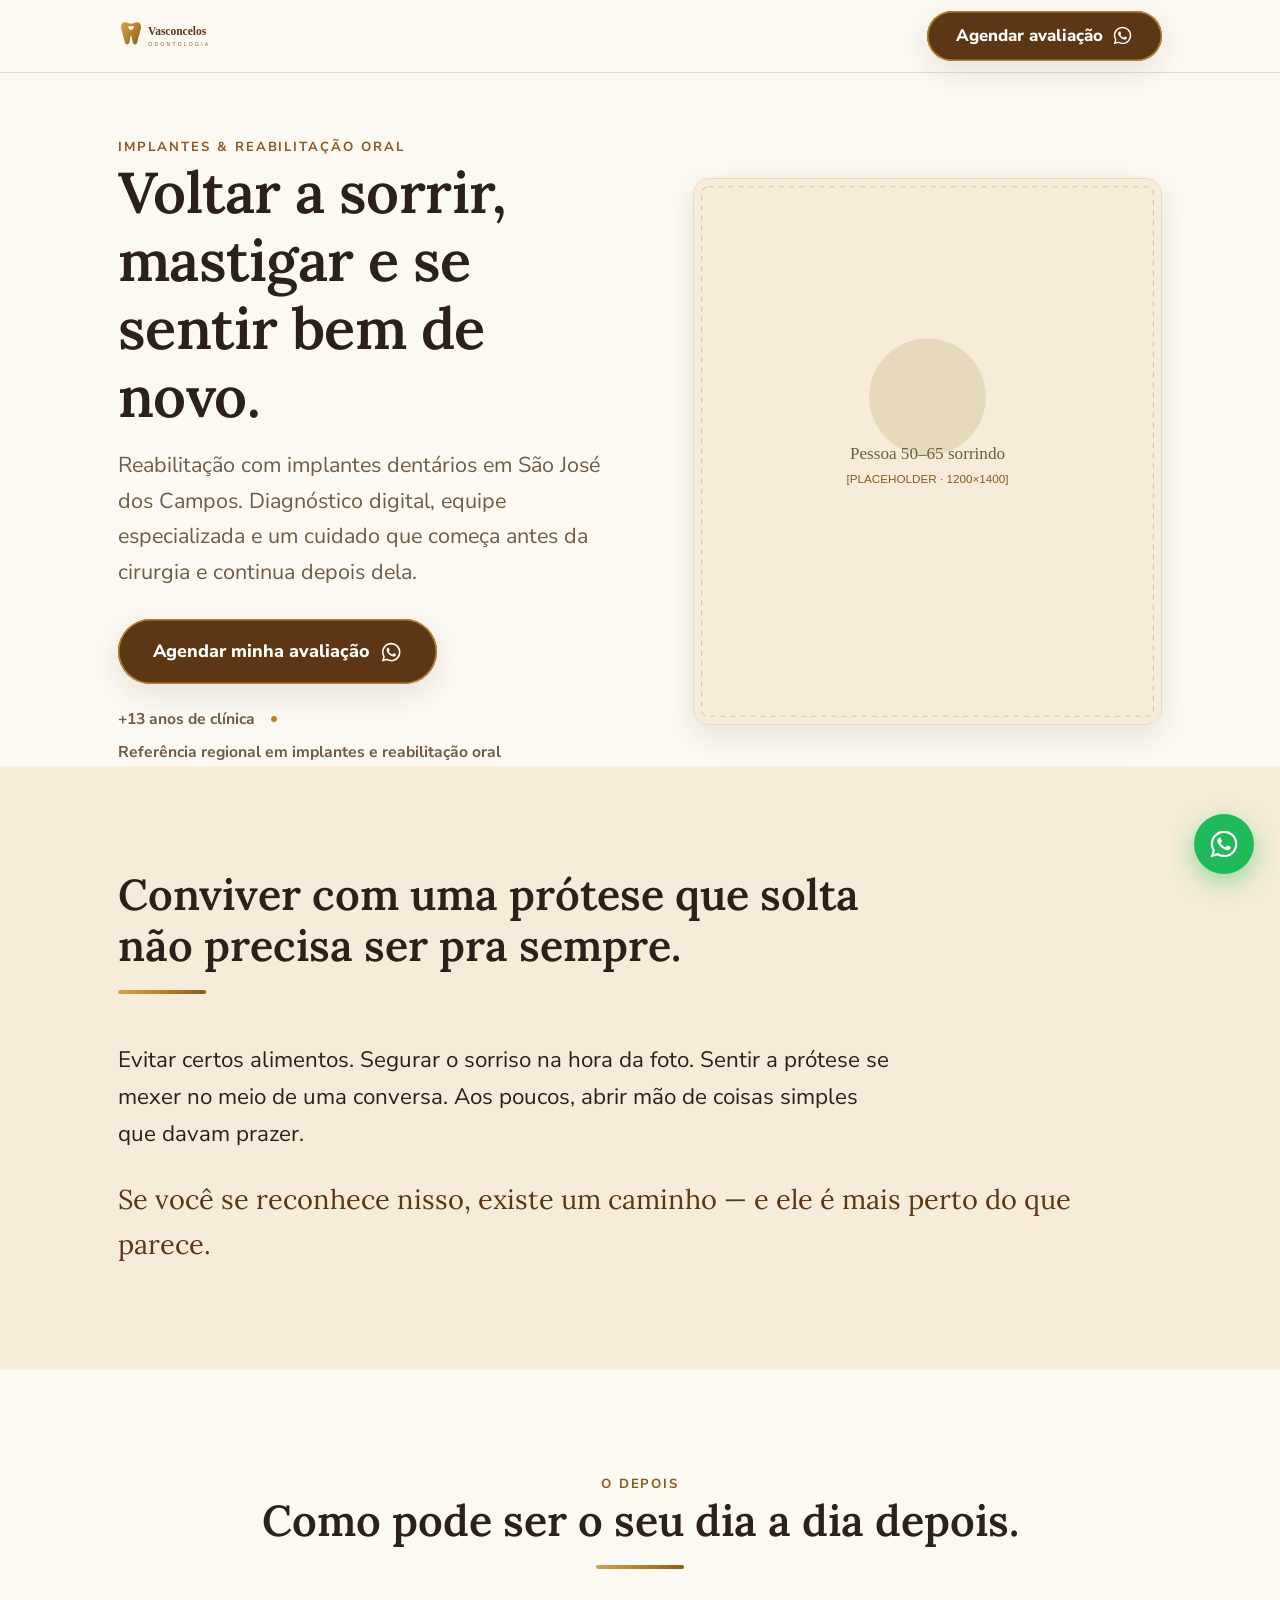
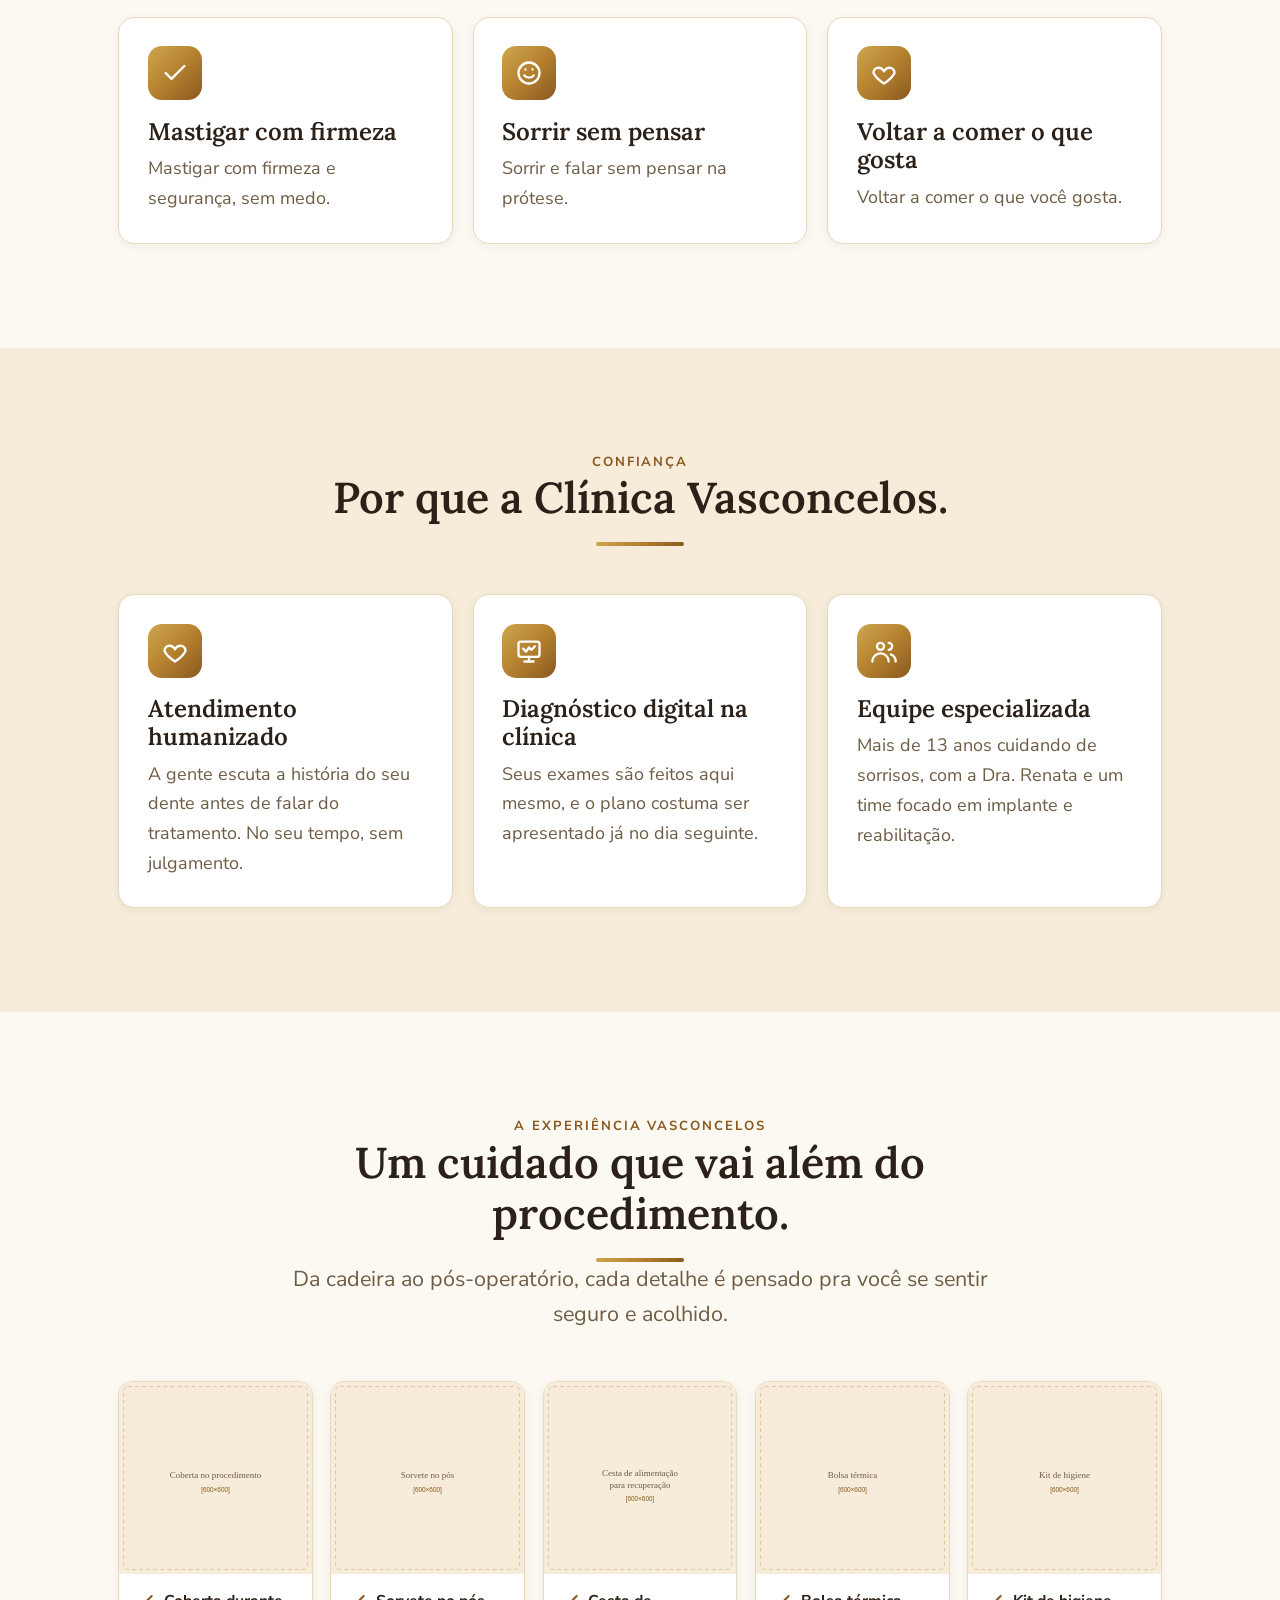
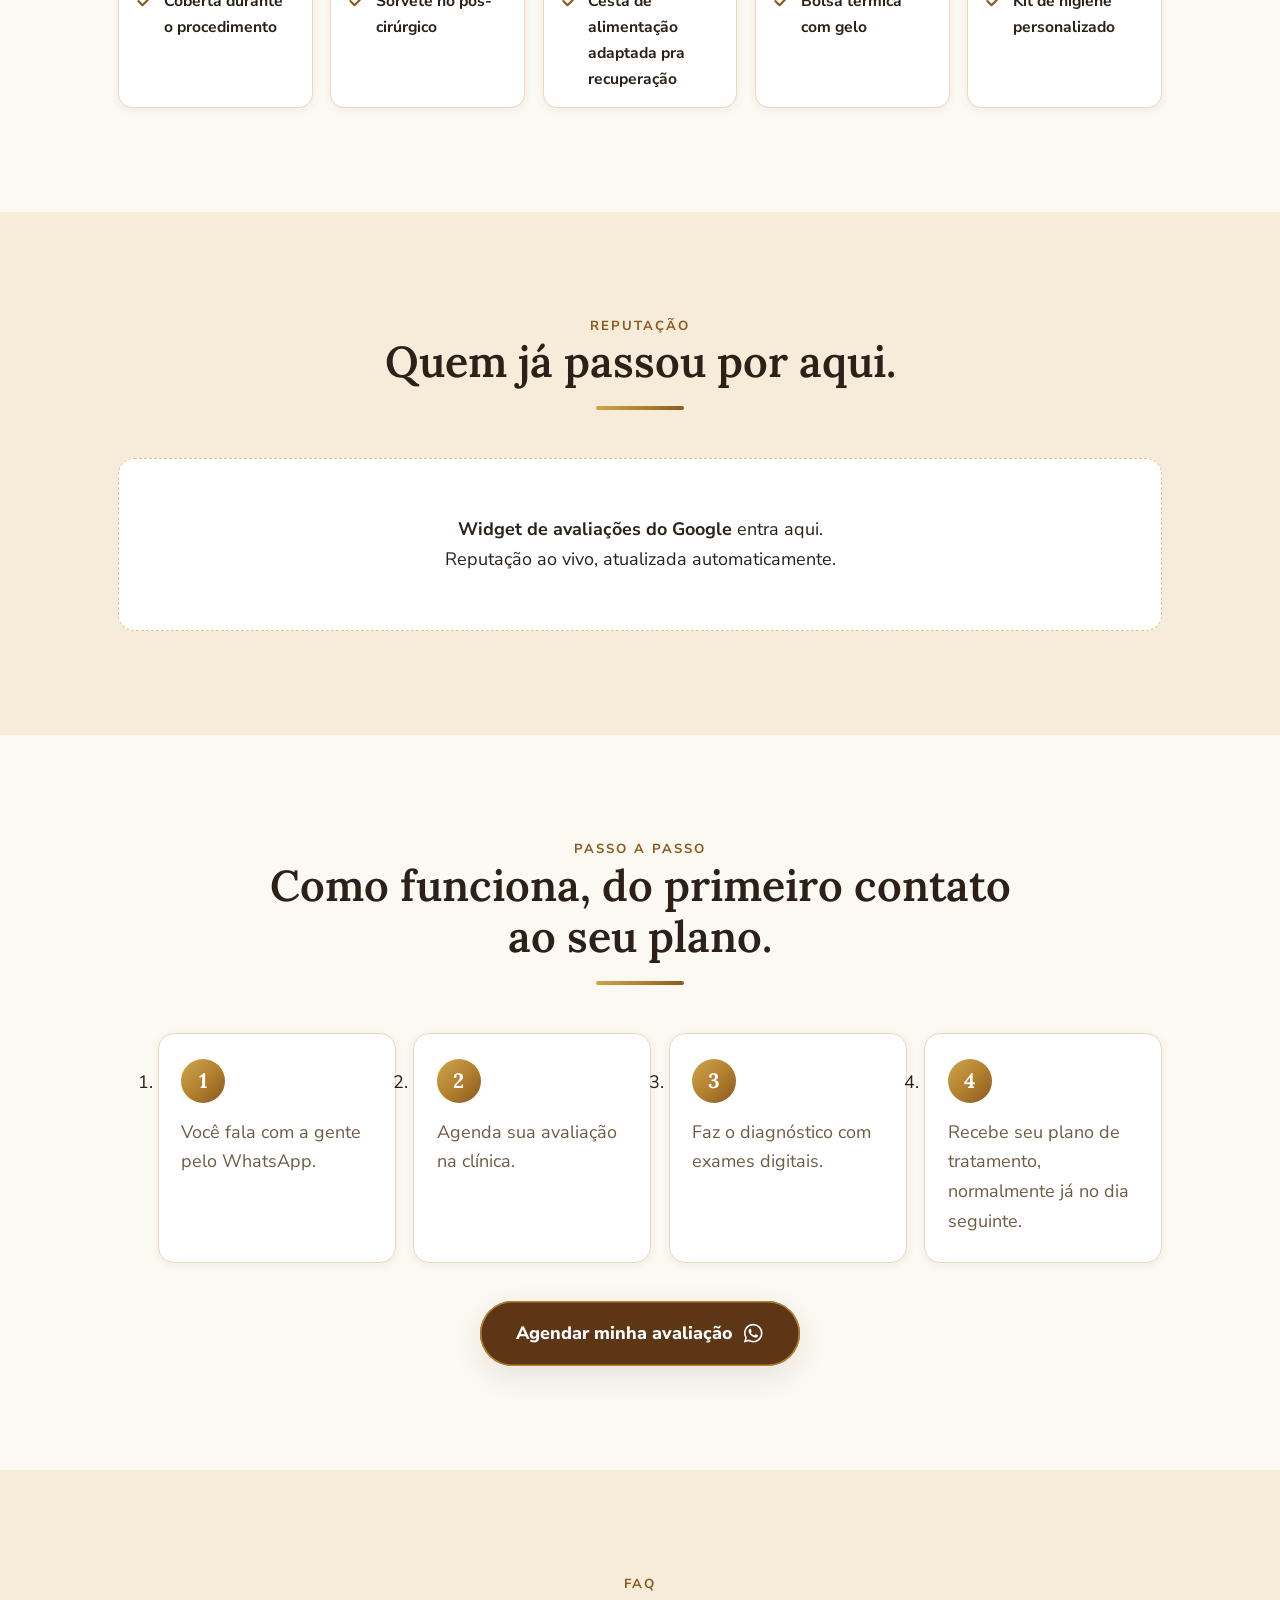
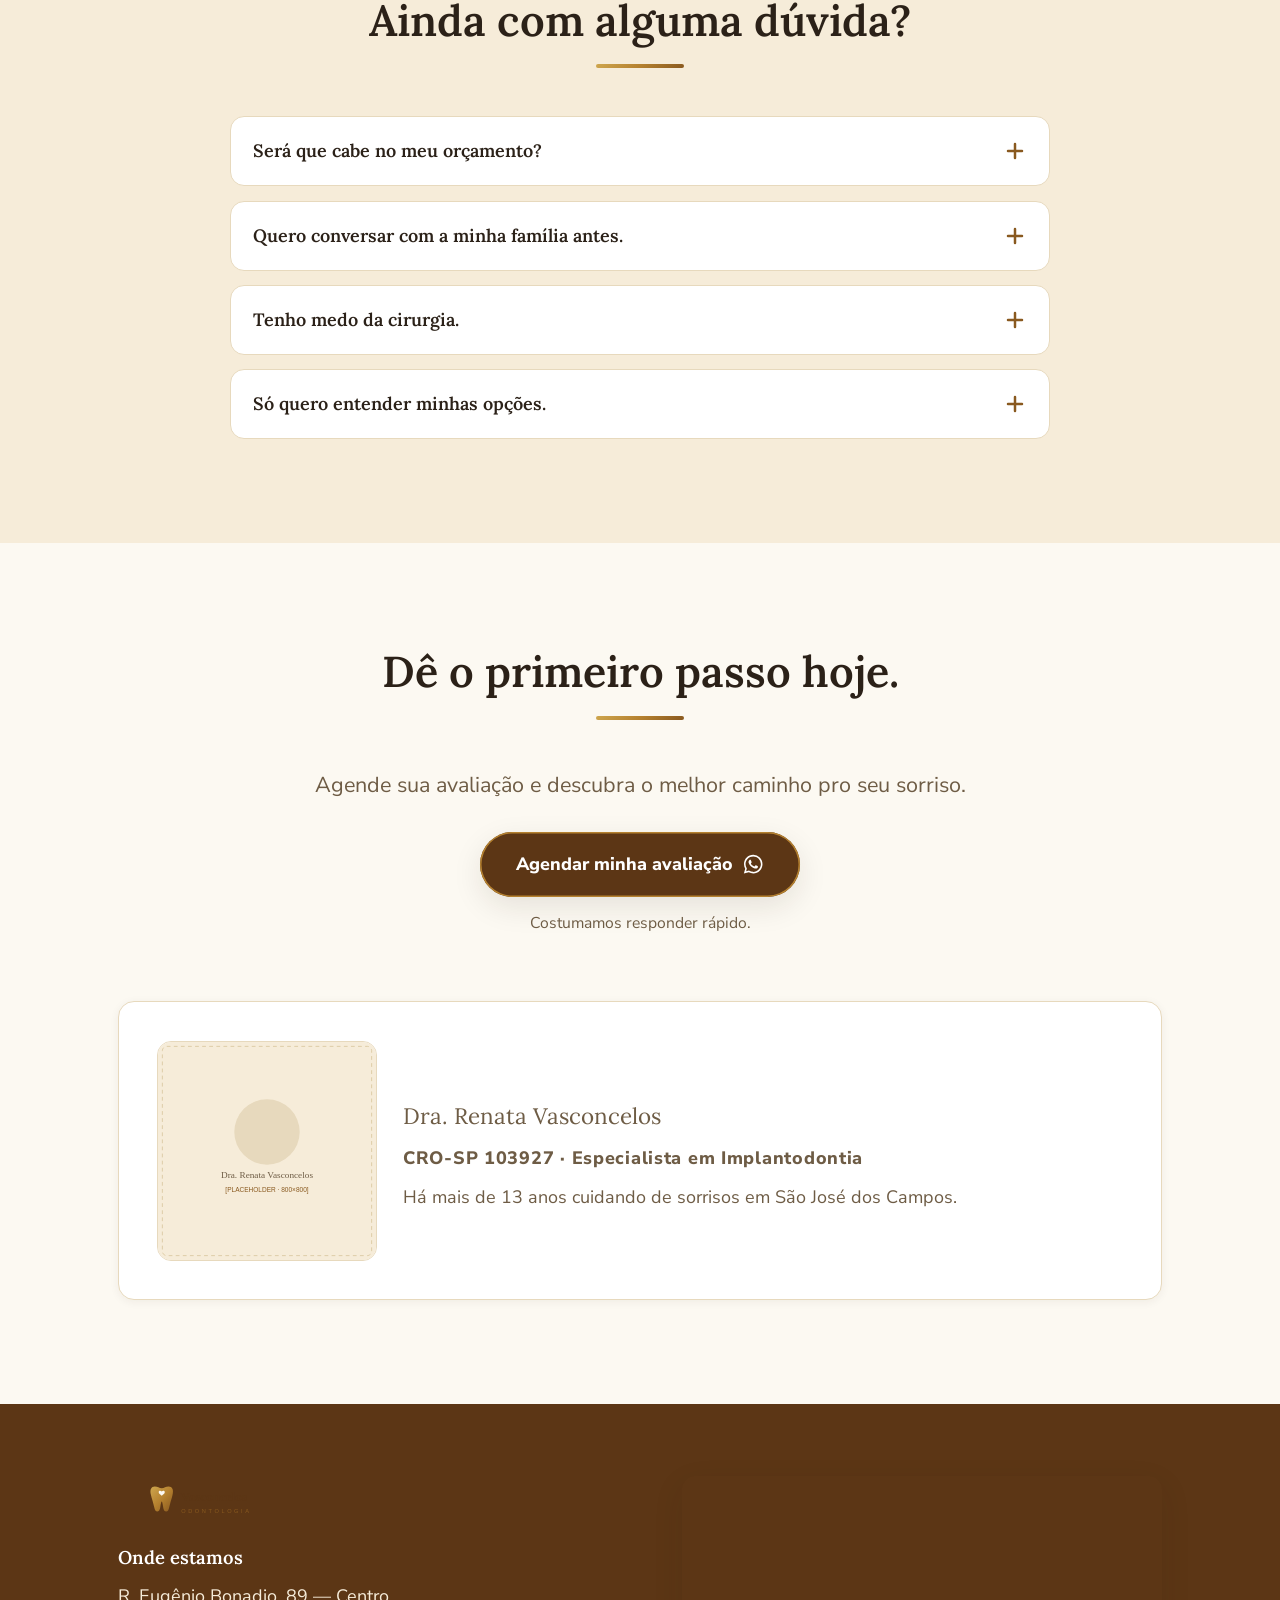
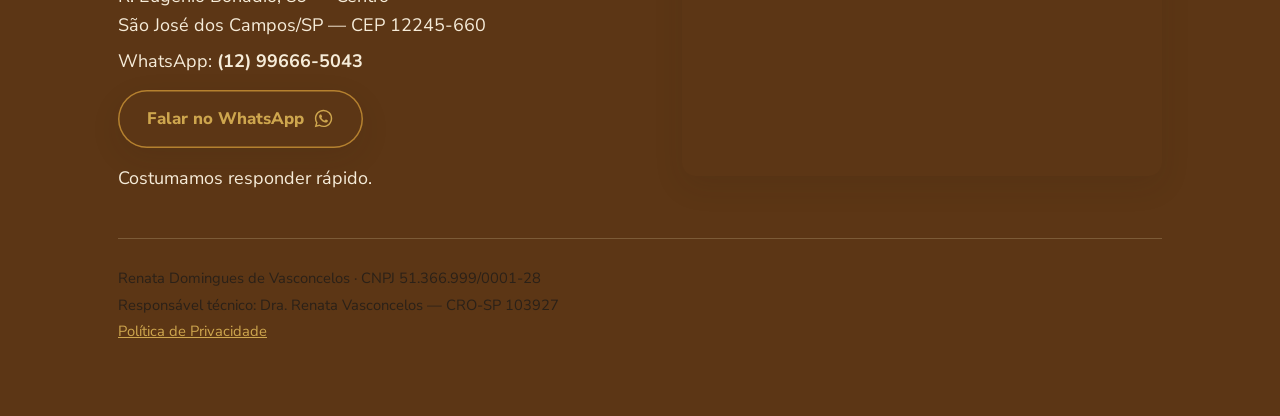
==== index.html @ 472e3433 "Landing page de implantes — Clínica Vasconcelos (build inicial)" ====
<!DOCTYPE html>
<html lang="pt-BR">
<head>
  <meta charset="UTF-8">
  <meta name="viewport" content="width=device-width, initial-scale=1.0">

  <!-- SEO (§8) -->
  <title>Implantes Dentários em São José dos Campos | Clínica Vasconcelos</title>
  <meta name="description" content="Reabilitação com implantes dentários em São José dos Campos. Atendimento humanizado, diagnóstico digital e equipe especializada. Agende sua avaliação.">
  <link rel="canonical" href="https://SEU-DOMINIO.com.br/">

  <!-- Open Graph (§8) -->
  <meta property="og:title" content="Implantes Dentários em São José dos Campos | Clínica Vasconcelos">
  <meta property="og:description" content="Reabilitação com implantes dentários em São José dos Campos. Atendimento humanizado, diagnóstico digital e equipe especializada. Agende sua avaliação.">
  <meta property="og:image" content="https://SEU-DOMINIO.com.br/assets/img/og.svg">
  <meta property="og:type" content="website">
  <meta property="og:locale" content="pt_BR">
  <meta property="og:url" content="https://SEU-DOMINIO.com.br/">

  <!-- Favicon (derivar do ícone dente-coração da logo) -->
  <link rel="icon" type="image/svg+xml" href="assets/favicon.svg">

  <!-- Fontes (§5): Lora (títulos) + Nunito Sans (corpo/labels), display=swap -->
  <link rel="preconnect" href="https://fonts.googleapis.com">
  <link rel="preconnect" href="https://fonts.gstatic.com" crossorigin>
  <link href="https://fonts.googleapis.com/css2?family=Lora:wght@500;600;700&family=Nunito+Sans:wght@400;600;700;800&display=swap" rel="stylesheet">

  <link rel="stylesheet" href="style.css">

  <!-- ===== TRACKING (§9) — ativar depois ===== -->
  <!-- Meta Pixel: inserir depois -->
  <!-- Google Tag / GA4: inserir depois -->
  <!-- ========================================= -->

  <!-- Schema.org Dentist / LocalBusiness (§8) -->
  <script type="application/ld+json">
  {
    "@context": "https://schema.org",
    "@type": "Dentist",
    "name": "Clínica Vasconcelos Odontologia",
    "image": "https://SEU-DOMINIO.com.br/assets/img/og.svg",
    "url": "https://SEU-DOMINIO.com.br/",
    "telephone": "+5512996665043",
    "address": {
      "@type": "PostalAddress",
      "streetAddress": "R. Eugênio Bonadio, 89 — Centro",
      "addressLocality": "São José dos Campos",
      "addressRegion": "SP",
      "postalCode": "12245-660",
      "addressCountry": "BR"
    },
    "areaServed": ["São José dos Campos", "Jacareí", "São Francisco Xavier"],
    "medicalSpecialty": "Dentistry",
    "founder": {
      "@type": "Person",
      "name": "Dra. Renata Vasconcelos",
      "jobTitle": "Cirurgiã-dentista — CRO-SP 103927"
    }
  }
  </script>
</head>

<body>

  <!-- ============ HEADER ============ -->
  <header class="header">
    <div class="container header__inner">
      <a class="header__logo" href="#top" aria-label="Clínica Vasconcelos Odontologia — início">
        <img src="assets/logo.svg" alt="Clínica Vasconcelos Odontologia" width="220" height="63">
      </a>
      <a class="btn btn--primary" data-cta="header"
         href="https://wa.me/5512996665043?text=Ol%C3%A1!%20Vim%20pelo%20site%20e%20gostaria%20de%20agendar%20uma%20avalia%C3%A7%C3%A3o%20de%20implante.">
        <span class="header__cta-text">Agendar avaliação</span>
        <svg class="btn__icon" viewBox="0 0 24 24" fill="currentColor" aria-hidden="true"><path d="M19.05 4.91A9.82 9.82 0 0 0 12.04 2C6.58 2 2.13 6.45 2.13 11.91c0 1.75.46 3.45 1.32 4.95L2 22l5.25-1.38a9.9 9.9 0 0 0 4.79 1.22h.01c5.46 0 9.91-4.45 9.91-9.91 0-2.65-1.03-5.14-2.91-7.02ZM12.04 20.15c-1.48 0-2.93-.4-4.2-1.15l-.3-.18-3.12.82.83-3.04-.2-.31a8.18 8.18 0 0 1-1.26-4.38c0-4.54 3.7-8.24 8.25-8.24 2.2 0 4.27.86 5.83 2.42a8.2 8.2 0 0 1 2.41 5.83c0 4.54-3.7 8.41-8.25 8.41Zm4.52-6.16c-.25-.12-1.47-.72-1.69-.81-.23-.08-.39-.12-.56.13-.16.25-.64.81-.79.97-.14.17-.29.19-.54.06-.25-.12-1.05-.39-1.99-1.23-.74-.66-1.23-1.47-1.38-1.72-.14-.25-.01-.38.11-.51.11-.11.25-.29.37-.43.13-.14.17-.25.25-.41.08-.17.04-.31-.02-.43-.06-.12-.56-1.34-.76-1.84-.2-.48-.41-.42-.56-.43h-.48c-.17 0-.43.06-.66.31-.23.25-.86.85-.86 2.07 0 1.22.89 2.4 1.01 2.56.12.17 1.75 2.67 4.23 3.74.59.26 1.05.41 1.41.52.59.19 1.13.16 1.56.1.48-.07 1.47-.6 1.68-1.18.21-.58.21-1.07.14-1.18-.06-.11-.22-.17-.47-.29Z"/></svg>
      </a>
    </div>
  </header>

  <main id="top">

    <!-- ============ §1 HERO ============ -->
    <section class="hero">
      <div class="container hero__grid">
        <div class="hero__copy reveal">
          <p class="eyebrow">Implantes &amp; Reabilitação Oral</p>
          <h1 class="hero__title">Voltar a sorrir, mastigar e se sentir bem de novo.</h1>
          <p class="lead hero__sub">Reabilitação com implantes dentários em São José dos Campos. Diagnóstico digital, equipe especializada e um cuidado que começa antes da cirurgia e continua depois dela.</p>
          <a class="btn btn--primary btn--lg" data-cta="hero"
             href="https://wa.me/5512996665043?text=Ol%C3%A1!%20Vim%20pelo%20site%20e%20gostaria%20de%20agendar%20uma%20avalia%C3%A7%C3%A3o%20de%20implante.">
            Agendar minha avaliação
            <svg class="btn__icon" viewBox="0 0 24 24" fill="currentColor" aria-hidden="true"><path d="M19.05 4.91A9.82 9.82 0 0 0 12.04 2C6.58 2 2.13 6.45 2.13 11.91c0 1.75.46 3.45 1.32 4.95L2 22l5.25-1.38a9.9 9.9 0 0 0 4.79 1.22h.01c5.46 0 9.91-4.45 9.91-9.91 0-2.65-1.03-5.14-2.91-7.02ZM12.04 20.15c-1.48 0-2.93-.4-4.2-1.15l-.3-.18-3.12.82.83-3.04-.2-.31a8.18 8.18 0 0 1-1.26-4.38c0-4.54 3.7-8.24 8.25-8.24 2.2 0 4.27.86 5.83 2.42a8.2 8.2 0 0 1 2.41 5.83c0 4.54-3.7 8.41-8.25 8.41Zm4.52-6.16c-.25-.12-1.47-.72-1.69-.81-.23-.08-.39-.12-.56.13-.16.25-.64.81-.79.97-.14.17-.29.19-.54.06-.25-.12-1.05-.39-1.99-1.23-.74-.66-1.23-1.47-1.38-1.72-.14-.25-.01-.38.11-.51.11-.11.25-.29.37-.43.13-.14.17-.25.25-.41.08-.17.04-.31-.02-.43-.06-.12-.56-1.34-.76-1.84-.2-.48-.41-.42-.56-.43h-.48c-.17 0-.43.06-.66.31-.23.25-.86.85-.86 2.07 0 1.22.89 2.4 1.01 2.56.12.17 1.75 2.67 4.23 3.74.59.26 1.05.41 1.41.52.59.19 1.13.16 1.56.1.48-.07 1.47-.6 1.68-1.18.21-.58.21-1.07.14-1.18-.06-.11-.22-.17-.47-.29Z"/></svg>
          </a>
          <p class="hero__trust">
            <span>+13 anos de clínica</span>
            <span class="dot" aria-hidden="true"></span>
            <span>Referência regional em implantes e reabilitação oral</span>
          </p>
        </div>
        <figure class="hero__media reveal">
          <!-- [PLACEHOLDER] pessoa 50–65 anos sorrindo com naturalidade -->
          <img src="assets/img/hero.svg" width="1200" height="1400"
               alt="Pessoa entre 50 e 65 anos sorrindo com naturalidade">
        </figure>
      </div>
    </section>

    <!-- ============ §2 IDENTIFICAÇÃO ============ -->
    <section class="section section--warm">
      <div class="container reveal">
        <div class="section__head">
          <h2>Conviver com uma prótese que solta não precisa ser pra sempre.</h2>
          <hr class="divider">
        </div>
        <p class="identify__body">Evitar certos alimentos. Segurar o sorriso na hora da foto. Sentir a prótese se mexer no meio de uma conversa. Aos poucos, abrir mão de coisas simples que davam prazer.</p>
        <p class="identify__close">Se você se reconhece nisso, existe um caminho — e ele é mais perto do que parece.</p>
      </div>
    </section>

    <!-- ============ §3 A TRANSFORMAÇÃO ============ -->
    <section class="section section--center">
      <div class="container">
        <div class="section__head reveal">
          <p class="eyebrow">O depois</p>
          <h2>Como pode ser o seu dia a dia depois.</h2>
          <hr class="divider">
        </div>
        <ul class="cards cards--3">
          <li class="card reveal">
            <span class="card__icon" aria-hidden="true"><svg viewBox="0 0 24 24" fill="none" stroke="currentColor" stroke-width="2" stroke-linecap="round" stroke-linejoin="round"><path d="M20 6 9 17l-5-5"/></svg></span>
            <h3>Mastigar com firmeza</h3>
            <p>Mastigar com firmeza e segurança, sem medo.</p>
          </li>
          <li class="card reveal">
            <span class="card__icon" aria-hidden="true"><svg viewBox="0 0 24 24" fill="none" stroke="currentColor" stroke-width="2" stroke-linecap="round" stroke-linejoin="round"><circle cx="12" cy="12" r="9"/><path d="M8 14s1.5 2 4 2 4-2 4-2"/><path d="M9 9h.01M15 9h.01"/></svg></span>
            <h3>Sorrir sem pensar</h3>
            <p>Sorrir e falar sem pensar na prótese.</p>
          </li>
          <li class="card reveal">
            <span class="card__icon" aria-hidden="true"><svg viewBox="0 0 24 24" fill="none" stroke="currentColor" stroke-width="2" stroke-linecap="round" stroke-linejoin="round"><path d="M12 21s-7-4.5-9-9a4.5 4.5 0 0 1 8.3-2.4l.7 1 .7-1A4.5 4.5 0 0 1 21 12c-2 4.5-9 9-9 9Z"/></svg></span>
            <h3>Voltar a comer o que gosta</h3>
            <p>Voltar a comer o que você gosta.</p>
          </li>
        </ul>
      </div>
    </section>

    <!-- ============ §4 POR QUE A CLÍNICA VASCONCELOS ============ -->
    <section class="section section--warm section--center">
      <div class="container">
        <div class="section__head reveal">
          <p class="eyebrow">Confiança</p>
          <h2>Por que a Clínica Vasconcelos.</h2>
          <hr class="divider">
        </div>
        <ul class="cards cards--3">
          <li class="card reveal">
            <span class="card__icon" aria-hidden="true"><svg viewBox="0 0 24 24" fill="none" stroke="currentColor" stroke-width="2" stroke-linecap="round" stroke-linejoin="round"><path d="M12 21s-7-4.5-9-9a4.5 4.5 0 0 1 8.3-2.4l.7 1 .7-1A4.5 4.5 0 0 1 21 12c-2 4.5-9 9-9 9Z"/></svg></span>
            <h3>Atendimento humanizado</h3>
            <p>A gente escuta a história do seu dente antes de falar do tratamento. No seu tempo, sem julgamento.</p>
          </li>
          <li class="card reveal">
            <span class="card__icon" aria-hidden="true"><svg viewBox="0 0 24 24" fill="none" stroke="currentColor" stroke-width="2" stroke-linecap="round" stroke-linejoin="round"><rect x="3" y="4" width="18" height="13" rx="2"/><path d="M8 21h8M12 17v4"/><path d="M7 10l2.5 2.5L12 9l2 2 3-3"/></svg></span>
            <h3>Diagnóstico digital na clínica</h3>
            <p>Seus exames são feitos aqui mesmo, e o plano costuma ser apresentado já no dia seguinte.</p>
          </li>
          <li class="card reveal">
            <span class="card__icon" aria-hidden="true"><svg viewBox="0 0 24 24" fill="none" stroke="currentColor" stroke-width="2" stroke-linecap="round" stroke-linejoin="round"><circle cx="9" cy="8" r="3"/><path d="M2 21a7 7 0 0 1 14 0"/><path d="M16 5a3 3 0 0 1 0 6M22 21a6.5 6.5 0 0 0-4-6"/></svg></span>
            <h3>Equipe especializada</h3>
            <p>Mais de 13 anos cuidando de sorrisos, com a Dra. Renata e um time focado em implante e reabilitação.</p>
          </li>
        </ul>
      </div>
    </section>

    <!-- ============ §5 A EXPERIÊNCIA VASCONCELOS ============ -->
    <section class="section section--center">
      <div class="container">
        <div class="section__head reveal">
          <p class="eyebrow">A experiência Vasconcelos</p>
          <h2>Um cuidado que vai além do procedimento.</h2>
          <hr class="divider">
          <p class="lead">Da cadeira ao pós-operatório, cada detalhe é pensado pra você se sentir seguro e acolhido.</p>
        </div>
        <ul class="exp__grid reveal">
          <li class="exp__item">
            <img src="assets/img/exp-1.svg" width="600" height="600" loading="lazy" alt="Coberta oferecida ao paciente durante o procedimento">
            <span class="exp__label"><svg viewBox="0 0 24 24" fill="none" stroke="currentColor" stroke-width="2.5" stroke-linecap="round" stroke-linejoin="round" aria-hidden="true"><path d="M20 6 9 17l-5-5"/></svg>Coberta durante o procedimento</span>
          </li>
          <li class="exp__item">
            <img src="assets/img/exp-2.svg" width="600" height="600" loading="lazy" alt="Sorvete oferecido no pós-cirúrgico">
            <span class="exp__label"><svg viewBox="0 0 24 24" fill="none" stroke="currentColor" stroke-width="2.5" stroke-linecap="round" stroke-linejoin="round" aria-hidden="true"><path d="M20 6 9 17l-5-5"/></svg>Sorvete no pós-cirúrgico</span>
          </li>
          <li class="exp__item">
            <img src="assets/img/exp-3.svg" width="600" height="600" loading="lazy" alt="Cesta de alimentação adaptada para a recuperação">
            <span class="exp__label"><svg viewBox="0 0 24 24" fill="none" stroke="currentColor" stroke-width="2.5" stroke-linecap="round" stroke-linejoin="round" aria-hidden="true"><path d="M20 6 9 17l-5-5"/></svg>Cesta de alimentação adaptada pra recuperação</span>
          </li>
          <li class="exp__item">
            <img src="assets/img/exp-4.svg" width="600" height="600" loading="lazy" alt="Bolsa térmica com gelo para o pós-operatório">
            <span class="exp__label"><svg viewBox="0 0 24 24" fill="none" stroke="currentColor" stroke-width="2.5" stroke-linecap="round" stroke-linejoin="round" aria-hidden="true"><path d="M20 6 9 17l-5-5"/></svg>Bolsa térmica com gelo</span>
          </li>
          <li class="exp__item">
            <img src="assets/img/exp-5.svg" width="600" height="600" loading="lazy" alt="Kit de higiene personalizado para o paciente">
            <span class="exp__label"><svg viewBox="0 0 24 24" fill="none" stroke="currentColor" stroke-width="2.5" stroke-linecap="round" stroke-linejoin="round" aria-hidden="true"><path d="M20 6 9 17l-5-5"/></svg>Kit de higiene personalizado</span>
          </li>
        </ul>
      </div>
    </section>

    <!-- ============ §6 PROVA SOCIAL ============ -->
    <section class="section section--warm section--center">
      <div class="container">
        <div class="section__head reveal">
          <p class="eyebrow">Reputação</p>
          <h2>Quem já passou por aqui.</h2>
          <hr class="divider">
        </div>
        <!-- TODO: embutir o widget de avaliações do Google quando houver config.
             Depois, complementar com 1–2 depoimentos específicos de implante. -->
        <div class="reviews__widget reveal">
          <p><strong>Widget de avaliações do Google</strong> entra aqui.</p>
          <p>Reputação ao vivo, atualizada automaticamente.</p>
        </div>
      </div>
    </section>

    <!-- ============ §7 COMO FUNCIONA ============ -->
    <section class="section section--center">
      <div class="container">
        <div class="section__head reveal">
          <p class="eyebrow">Passo a passo</p>
          <h2>Como funciona, do primeiro contato ao seu plano.</h2>
          <hr class="divider">
        </div>
        <ol class="steps">
          <li class="step reveal"><span class="step__num" aria-hidden="true"></span><p>Você fala com a gente pelo WhatsApp.</p></li>
          <li class="step reveal"><span class="step__num" aria-hidden="true"></span><p>Agenda sua avaliação na clínica.</p></li>
          <li class="step reveal"><span class="step__num" aria-hidden="true"></span><p>Faz o diagnóstico com exames digitais.</p></li>
          <li class="step reveal"><span class="step__num" aria-hidden="true"></span><p>Recebe seu plano de tratamento, normalmente já no dia seguinte.</p></li>
        </ol>
        <div class="steps__cta reveal">
          <a class="btn btn--primary btn--lg" data-cta="como-funciona"
             href="https://wa.me/5512996665043?text=Ol%C3%A1!%20Vim%20pelo%20site%20e%20gostaria%20de%20agendar%20uma%20avalia%C3%A7%C3%A3o%20de%20implante.">
            Agendar minha avaliação
            <svg class="btn__icon" viewBox="0 0 24 24" fill="currentColor" aria-hidden="true"><path d="M19.05 4.91A9.82 9.82 0 0 0 12.04 2C6.58 2 2.13 6.45 2.13 11.91c0 1.75.46 3.45 1.32 4.95L2 22l5.25-1.38a9.9 9.9 0 0 0 4.79 1.22h.01c5.46 0 9.91-4.45 9.91-9.91 0-2.65-1.03-5.14-2.91-7.02ZM12.04 20.15c-1.48 0-2.93-.4-4.2-1.15l-.3-.18-3.12.82.83-3.04-.2-.31a8.18 8.18 0 0 1-1.26-4.38c0-4.54 3.7-8.24 8.25-8.24 2.2 0 4.27.86 5.83 2.42a8.2 8.2 0 0 1 2.41 5.83c0 4.54-3.7 8.41-8.25 8.41Zm4.52-6.16c-.25-.12-1.47-.72-1.69-.81-.23-.08-.39-.12-.56.13-.16.25-.64.81-.79.97-.14.17-.29.19-.54.06-.25-.12-1.05-.39-1.99-1.23-.74-.66-1.23-1.47-1.38-1.72-.14-.25-.01-.38.11-.51.11-.11.25-.29.37-.43.13-.14.17-.25.25-.41.08-.17.04-.31-.02-.43-.06-.12-.56-1.34-.76-1.84-.2-.48-.41-.42-.56-.43h-.48c-.17 0-.43.06-.66.31-.23.25-.86.85-.86 2.07 0 1.22.89 2.4 1.01 2.56.12.17 1.75 2.67 4.23 3.74.59.26 1.05.41 1.41.52.59.19 1.13.16 1.56.1.48-.07 1.47-.6 1.68-1.18.21-.58.21-1.07.14-1.18-.06-.11-.22-.17-.47-.29Z"/></svg>
          </a>
        </div>
      </div>
    </section>

    <!-- ============ §8 DÚVIDAS FREQUENTES ============ -->
    <section class="section section--warm section--center">
      <div class="container">
        <div class="section__head reveal">
          <p class="eyebrow">FAQ</p>
          <h2>Ainda com alguma dúvida?</h2>
          <hr class="divider">
        </div>
        <div class="faq reveal">
          <div class="faq__item">
            <button class="faq__q" aria-expanded="false" aria-controls="faq1" id="faq1-q">
              Será que cabe no meu orçamento?
              <svg class="faq__icon" viewBox="0 0 24 24" fill="none" stroke="currentColor" stroke-width="2.5" stroke-linecap="round" aria-hidden="true"><path d="M12 5v14M5 12h14"/></svg>
            </button>
            <div class="faq__a" id="faq1" role="region" aria-labelledby="faq1-q">
              <div class="faq__a-inner">Cada caso é único. Na avaliação, a gente monta o plano e as condições junto com você, com calma.</div>
            </div>
          </div>
          <div class="faq__item">
            <button class="faq__q" aria-expanded="false" aria-controls="faq2" id="faq2-q">
              Quero conversar com a minha família antes.
              <svg class="faq__icon" viewBox="0 0 24 24" fill="none" stroke="currentColor" stroke-width="2.5" stroke-linecap="round" aria-hidden="true"><path d="M12 5v14M5 12h14"/></svg>
            </button>
            <div class="faq__a" id="faq2" role="region" aria-labelledby="faq2-q">
              <div class="faq__a-inner">Pode trazer quem você quiser na consulta. A decisão é sua — a gente só ajuda a deixar tudo claro.</div>
            </div>
          </div>
          <div class="faq__item">
            <button class="faq__q" aria-expanded="false" aria-controls="faq3" id="faq3-q">
              Tenho medo da cirurgia.
              <svg class="faq__icon" viewBox="0 0 24 24" fill="none" stroke="currentColor" stroke-width="2.5" stroke-linecap="round" aria-hidden="true"><path d="M12 5v14M5 12h14"/></svg>
            </button>
            <div class="faq__a" id="faq3" role="region" aria-labelledby="faq3-q">
              <div class="faq__a-inner">A gente entende. Por isso cuidamos de cada etapa, do conforto durante o procedimento ao acompanhamento no pós.</div>
            </div>
          </div>
          <div class="faq__item">
            <button class="faq__q" aria-expanded="false" aria-controls="faq4" id="faq4-q">
              Só quero entender minhas opções.
              <svg class="faq__icon" viewBox="0 0 24 24" fill="none" stroke="currentColor" stroke-width="2.5" stroke-linecap="round" aria-hidden="true"><path d="M12 5v14M5 12h14"/></svg>
            </button>
            <div class="faq__a" id="faq4" role="region" aria-labelledby="faq4-q">
              <div class="faq__a-inner">A avaliação serve exatamente pra isso.</div>
            </div>
          </div>
        </div>
      </div>
    </section>

    <!-- ============ §9 CTA FINAL + AUTORIDADE ============ -->
    <section class="section section--center">
      <div class="container">
        <div class="final reveal">
          <div class="section__head" style="margin-inline:auto">
            <h2>Dê o primeiro passo hoje.</h2>
            <hr class="divider">
          </div>
          <p class="lead">Agende sua avaliação e descubra o melhor caminho pro seu sorriso.</p>
          <a class="btn btn--primary btn--lg" data-cta="final"
             href="https://wa.me/5512996665043?text=Ol%C3%A1!%20Vim%20pelo%20site%20e%20gostaria%20de%20agendar%20uma%20avalia%C3%A7%C3%A3o%20de%20implante.">
            Agendar minha avaliação
            <svg class="btn__icon" viewBox="0 0 24 24" fill="currentColor" aria-hidden="true"><path d="M19.05 4.91A9.82 9.82 0 0 0 12.04 2C6.58 2 2.13 6.45 2.13 11.91c0 1.75.46 3.45 1.32 4.95L2 22l5.25-1.38a9.9 9.9 0 0 0 4.79 1.22h.01c5.46 0 9.91-4.45 9.91-9.91 0-2.65-1.03-5.14-2.91-7.02ZM12.04 20.15c-1.48 0-2.93-.4-4.2-1.15l-.3-.18-3.12.82.83-3.04-.2-.31a8.18 8.18 0 0 1-1.26-4.38c0-4.54 3.7-8.24 8.25-8.24 2.2 0 4.27.86 5.83 2.42a8.2 8.2 0 0 1 2.41 5.83c0 4.54-3.7 8.41-8.25 8.41Zm4.52-6.16c-.25-.12-1.47-.72-1.69-.81-.23-.08-.39-.12-.56.13-.16.25-.64.81-.79.97-.14.17-.29.19-.54.06-.25-.12-1.05-.39-1.99-1.23-.74-.66-1.23-1.47-1.38-1.72-.14-.25-.01-.38.11-.51.11-.11.25-.29.37-.43.13-.14.17-.25.25-.41.08-.17.04-.31-.02-.43-.06-.12-.56-1.34-.76-1.84-.2-.48-.41-.42-.56-.43h-.48c-.17 0-.43.06-.66.31-.23.25-.86.85-.86 2.07 0 1.22.89 2.4 1.01 2.56.12.17 1.75 2.67 4.23 3.74.59.26 1.05.41 1.41.52.59.19 1.13.16 1.56.1.48-.07 1.47-.6 1.68-1.18.21-.58.21-1.07.14-1.18-.06-.11-.22-.17-.47-.29Z"/></svg>
          </a>
          <p class="final__micro">Costumamos responder rápido.</p>
        </div>

        <!-- Bloco de autoridade (§4/§9 conformidade) -->
        <div class="authority reveal">
          <figure class="authority__photo">
            <!-- [PLACEHOLDER foto Dra. Renata] -->
            <img src="assets/img/doctor.svg" width="800" height="800" loading="lazy"
                 alt="Dra. Renata Vasconcelos, cirurgiã-dentista responsável pela clínica">
          </figure>
          <div>
            <p class="authority__name">Dra. Renata Vasconcelos</p>
            <p class="authority__cro">CRO-SP 103927 · Especialista em Implantodontia</p>
            <p>Há mais de 13 anos cuidando de sorrisos em São José dos Campos.</p>
          </div>
        </div>
      </div>
    </section>
  </main>

  <!-- ============ RODAPÉ ============ -->
  <footer class="footer">
    <div class="container">
      <div class="footer__grid">
        <div class="footer__contact">
          <div class="footer__logo"><img src="assets/logo.svg" alt="Clínica Vasconcelos Odontologia" width="240" height="69"></div>
          <h3>Onde estamos</h3>
          <p>R. Eugênio Bonadio, 89 — Centro<br>São José dos Campos/SP — CEP 12245-660</p>
          <p>WhatsApp: <a class="plain" href="https://wa.me/5512996665043?text=Ol%C3%A1!%20Vim%20pelo%20site%20e%20gostaria%20de%20agendar%20uma%20avalia%C3%A7%C3%A3o%20de%20implante." data-cta="footer">(12) 99666-5043</a></p>
          <a class="btn btn--primary" data-cta="footer-btn"
             href="https://wa.me/5512996665043?text=Ol%C3%A1!%20Vim%20pelo%20site%20e%20gostaria%20de%20agendar%20uma%20avalia%C3%A7%C3%A3o%20de%20implante.">
            Falar no WhatsApp
            <svg class="btn__icon" viewBox="0 0 24 24" fill="currentColor" aria-hidden="true"><path d="M19.05 4.91A9.82 9.82 0 0 0 12.04 2C6.58 2 2.13 6.45 2.13 11.91c0 1.75.46 3.45 1.32 4.95L2 22l5.25-1.38a9.9 9.9 0 0 0 4.79 1.22h.01c5.46 0 9.91-4.45 9.91-9.91 0-2.65-1.03-5.14-2.91-7.02ZM12.04 20.15c-1.48 0-2.93-.4-4.2-1.15l-.3-.18-3.12.82.83-3.04-.2-.31a8.18 8.18 0 0 1-1.26-4.38c0-4.54 3.7-8.24 8.25-8.24 2.2 0 4.27.86 5.83 2.42a8.2 8.2 0 0 1 2.41 5.83c0 4.54-3.7 8.41-8.25 8.41Zm4.52-6.16c-.25-.12-1.47-.72-1.69-.81-.23-.08-.39-.12-.56.13-.16.25-.64.81-.79.97-.14.17-.29.19-.54.06-.25-.12-1.05-.39-1.99-1.23-.74-.66-1.23-1.47-1.38-1.72-.14-.25-.01-.38.11-.51.11-.11.25-.29.37-.43.13-.14.17-.25.25-.41.08-.17.04-.31-.02-.43-.06-.12-.56-1.34-.76-1.84-.2-.48-.41-.42-.56-.43h-.48c-.17 0-.43.06-.66.31-.23.25-.86.85-.86 2.07 0 1.22.89 2.4 1.01 2.56.12.17 1.75 2.67 4.23 3.74.59.26 1.05.41 1.41.52.59.19 1.13.16 1.56.1.48-.07 1.47-.6 1.68-1.18.21-.58.21-1.07.14-1.18-.06-.11-.22-.17-.47-.29Z"/></svg>
          </a>
          <p style="margin-top:1rem">Costumamos responder rápido.</p>
        </div>
        <div>
          <iframe class="footer__map" title="Mapa da Clínica Vasconcelos — R. Eugênio Bonadio, 89, Centro, São José dos Campos"
            loading="lazy" referrerpolicy="no-referrer-when-downgrade"
            src="https://www.google.com/maps?q=R.%20Eug%C3%AAnio%20Bonadio%2C%2089%2C%20Centro%2C%20S%C3%A3o%20Jos%C3%A9%20dos%20Campos%20-%20SP%2C%2012245-660&output=embed"></iframe>
        </div>
      </div>

      <div class="footer__legal">
        <p>Renata Domingues de Vasconcelos · CNPJ 51.366.999/0001-28</p>
        <p>Responsável técnico: Dra. Renata Vasconcelos — CRO-SP 103927</p>
        <p><a href="politica-de-privacidade.html">Política de Privacidade</a></p>
      </div>
    </div>
  </footer>

  <!-- Botão flutuante de WhatsApp (§7 obrigatório) -->
  <a class="wa-float" data-cta="float" aria-label="Falar no WhatsApp"
     href="https://wa.me/5512996665043?text=Ol%C3%A1!%20Vim%20pelo%20site%20e%20gostaria%20de%20agendar%20uma%20avalia%C3%A7%C3%A3o%20de%20implante.">
    <svg viewBox="0 0 24 24" fill="currentColor" aria-hidden="true"><path d="M19.05 4.91A9.82 9.82 0 0 0 12.04 2C6.58 2 2.13 6.45 2.13 11.91c0 1.75.46 3.45 1.32 4.95L2 22l5.25-1.38a9.9 9.9 0 0 0 4.79 1.22h.01c5.46 0 9.91-4.45 9.91-9.91 0-2.65-1.03-5.14-2.91-7.02ZM12.04 20.15c-1.48 0-2.93-.4-4.2-1.15l-.3-.18-3.12.82.83-3.04-.2-.31a8.18 8.18 0 0 1-1.26-4.38c0-4.54 3.7-8.24 8.25-8.24 2.2 0 4.27.86 5.83 2.42a8.2 8.2 0 0 1 2.41 5.83c0 4.54-3.7 8.41-8.25 8.41Zm4.52-6.16c-.25-.12-1.47-.72-1.69-.81-.23-.08-.39-.12-.56.13-.16.25-.64.81-.79.97-.14.17-.29.19-.54.06-.25-.12-1.05-.39-1.99-1.23-.74-.66-1.23-1.47-1.38-1.72-.14-.25-.01-.38.11-.51.11-.11.25-.29.37-.43.13-.14.17-.25.25-.41.08-.17.04-.31-.02-.43-.06-.12-.56-1.34-.76-1.84-.2-.48-.41-.42-.56-.43h-.48c-.17 0-.43.06-.66.31-.23.25-.86.85-.86 2.07 0 1.22.89 2.4 1.01 2.56.12.17 1.75 2.67 4.23 3.74.59.26 1.05.41 1.41.52.59.19 1.13.16 1.56.1.48-.07 1.47-.6 1.68-1.18.21-.58.21-1.07.14-1.18-.06-.11-.22-.17-.47-.29Z"/></svg>
  </a>

  <script src="main.js"></script>
</body>
</html>
---- style.css ----
/* ==========================================================================
   Clínica Vasconcelos Odontologia — Landing Page de Implantes
   Design system conforme Build Spec §5. Mobile-first.
   ========================================================================== */

/* ---------- Design tokens (§5) ---------- */
:root {
  --bg:            #FCF9F2; /* branco quente / creme claro, base */
  --surface:       #FFFFFF;
  --surface-warm:  #F6ECD9; /* creme da logo, seções alternadas */
  --text:          #2B2118; /* marrom-grafite quente */
  --text-muted:    #6E5C45;
  --primary:       #5C3615; /* marrom espresso — estrutura + CTAs */
  --primary-dark:  #43270F;
  --gold:          #B5812F; /* dourado principal — ícones, divisores, detalhes */
  --gold-deep:     #89591F; /* dourado escuro — ÚNICO dourado permitido em TEXTO */
  --gold-bright:   #CEA64E; /* dourado claro — só gradientes/decoração */
  --champagne:     #DAC79D; /* champanhe — bordas e detalhes sutis */
  --whatsapp:      #20BA5A; /* botão flutuante WhatsApp */
  --border:        #E7D9BD;
  --gold-gradient: linear-gradient(135deg, #CEA64E 0%, #B5812F 50%, #89591F 100%);

  /* fontes (§5) */
  --font-display: 'Lora', Georgia, 'Times New Roman', serif;
  --font-body: 'Nunito Sans', system-ui, -apple-system, Arial, sans-serif;

  /* outros tokens (§5) */
  --radius: 16px;
  --radius-sm: 14px;
  --shadow-sm: 0 2px 10px rgba(43, 33, 24, 0.06);
  --shadow-md: 0 10px 30px rgba(43, 33, 24, 0.10);
  --tap: 48px; /* alvo de toque mínimo */
  --maxw: 1140px;
  --gutter: clamp(1.25rem, 5vw, 3rem);
  --section-y: clamp(3.5rem, 9vw, 6.5rem);
}

/* ---------- Reset ---------- */
*, *::before, *::after { box-sizing: border-box; }
* { margin: 0; }
html { scroll-behavior: smooth; -webkit-text-size-adjust: 100%; }
body {
  font-family: var(--font-body);
  font-size: 1.125rem;            /* base mínimo 18px (§5) */
  line-height: 1.65;
  color: var(--text);
  background: var(--bg);
  -webkit-font-smoothing: antialiased;
  text-rendering: optimizeLegibility;
}
img, svg { display: block; max-width: 100%; height: auto; }
a { color: inherit; }
button { font: inherit; cursor: pointer; }
ul { list-style: none; padding: 0; }

/* respeita usuários que pedem menos movimento */
@media (prefers-reduced-motion: reduce) {
  html { scroll-behavior: auto; }
  * { animation-duration: 0.001ms !important; transition-duration: 0.001ms !important; }
}

/* ---------- Foco visível (acessibilidade) ---------- */
:focus-visible {
  outline: 3px solid var(--gold-deep);
  outline-offset: 3px;
  border-radius: 6px;
}

/* ---------- Tipografia ---------- */
h1, h2, h3 { font-family: var(--font-display); font-weight: 600; line-height: 1.18; color: var(--text); }
h1 { font-size: clamp(2.1rem, 6vw, 3.6rem); letter-spacing: -0.01em; }
h2 { font-size: clamp(1.7rem, 4.4vw, 2.7rem); }
h3 { font-size: clamp(1.25rem, 2.6vw, 1.5rem); }
p { color: var(--text); }
.lead { font-size: clamp(1.15rem, 2.4vw, 1.35rem); color: var(--text-muted); }

.eyebrow {
  font-family: var(--font-body);
  font-weight: 700;
  text-transform: uppercase;
  letter-spacing: 0.15em;       /* ecoa "O D O N T O L O G I A" (§5) */
  font-size: 0.82rem;
  color: var(--gold-deep);      /* único dourado permitido em texto */
}

/* ---------- Layout ---------- */
.container { width: 100%; max-width: var(--maxw); margin-inline: auto; padding-inline: var(--gutter); }
.section { padding-block: var(--section-y); }
.section--warm { background: var(--surface-warm); }
.section__head { max-width: 760px; margin-bottom: clamp(2rem, 5vw, 3rem); }
.section--center .section__head { margin-inline: auto; text-align: center; }
.section--center .section__head .divider { margin-inline: auto; }

/* divisor de marca: linha fina com gold-gradient sob títulos (§5) */
.divider {
  width: 88px; height: 4px; border: 0; border-radius: 4px;
  background: var(--gold-gradient);
  margin-top: 1.1rem;
}

/* ---------- Botões / CTA ---------- */
.btn {
  display: inline-flex; align-items: center; justify-content: center; gap: 0.6rem;
  min-height: var(--tap); padding: 0.95rem 1.8rem;
  font-family: var(--font-body); font-weight: 800; font-size: 1.05rem;
  text-decoration: none; border: 0; border-radius: 999px;
  transition: transform 0.15s ease, box-shadow 0.2s ease, background-color 0.2s ease;
}
.btn--primary {
  background: var(--primary); color: #fff;          /* espresso + texto branco (~10:1) */
  box-shadow: var(--shadow-md), inset 0 0 0 1.5px var(--gold); /* detalhe fino dourado */
}
.btn--primary:hover { background: var(--primary-dark); transform: translateY(-2px); }
.btn--lg { padding: 1.1rem 2.2rem; font-size: 1.12rem; }
.btn__icon { width: 1.25em; height: 1.25em; flex: none; }

/* ---------- Header ---------- */
.header {
  position: sticky; top: 0; z-index: 50;
  background: rgba(252, 249, 242, 0.92);
  backdrop-filter: saturate(140%) blur(8px);
  border-bottom: 1px solid var(--border);
}
.header__inner { display: flex; align-items: center; justify-content: space-between; gap: 1rem; min-height: 72px; }
.header__logo img { height: 46px; width: auto; }
.header .btn { padding-block: 0.7rem; }
@media (max-width: 560px) {
  .header__cta-text { display: none; }   /* no mobile, header enxuto; CTA flutuante cobre */
}

/* ---------- Hero ---------- */
.hero { background: var(--bg); padding-top: clamp(2.5rem, 6vw, 4rem); }
.hero__grid { display: grid; gap: clamp(2rem, 5vw, 3.5rem); align-items: center; }
.hero__title { margin-bottom: 1.1rem; }
.hero__sub { margin-bottom: 1.8rem; max-width: 38ch; }
.hero__trust {
  display: flex; flex-wrap: wrap; gap: 0.5rem 1rem; align-items: center;
  margin-top: 1.4rem; font-weight: 700; color: var(--text-muted); font-size: 0.98rem;
}
.hero__trust .dot { width: 6px; height: 6px; border-radius: 50%; background: var(--gold); }
.hero__media {
  border-radius: var(--radius); overflow: hidden; box-shadow: var(--shadow-md);
  border: 1px solid var(--border); background: var(--surface-warm);
}
.hero__media img { width: 100%; height: 100%; object-fit: cover; }

@media (min-width: 880px) {
  .hero__grid { grid-template-columns: 1.05fr 0.95fr; }
  .hero__media { max-height: 620px; }
}

/* ---------- Cards genéricos ---------- */
.cards { display: grid; gap: 1.25rem; }
@media (min-width: 760px) { .cards--3 { grid-template-columns: repeat(3, 1fr); } }

.card {
  background: var(--surface); border: 1px solid var(--border);
  border-radius: var(--radius); padding: 1.8rem; box-shadow: var(--shadow-sm);
  height: 100%;
}
.card__icon {
  width: 54px; height: 54px; border-radius: 14px; margin-bottom: 1.1rem;
  display: grid; place-items: center; color: #fff; background: var(--gold-gradient);
}
.card__icon svg { width: 28px; height: 28px; }
.card h3 { margin-bottom: 0.5rem; }
.card p { color: var(--text-muted); }

/* ---------- Identificação (§2) ---------- */
.identify__body { font-size: clamp(1.15rem, 2.6vw, 1.4rem); color: var(--text); max-width: 60ch; }
.identify__close {
  margin-top: 1.5rem; font-family: var(--font-display); font-size: clamp(1.25rem, 3vw, 1.7rem);
  color: var(--primary); max-width: 60ch;
}

/* ---------- Experiência premium (§5 grid) ---------- */
.exp__grid { display: grid; gap: 1.1rem; grid-template-columns: repeat(2, 1fr); }
@media (min-width: 760px) { .exp__grid { grid-template-columns: repeat(5, 1fr); } }
.exp__item {
  background: var(--surface); border: 1px solid var(--border);
  border-radius: var(--radius-sm); overflow: hidden; box-shadow: var(--shadow-sm);
  display: flex; flex-direction: column;
}
.exp__item img { aspect-ratio: 1 / 1; object-fit: cover; width: 100%; }
.exp__label {
  padding: 0.9rem 1rem; font-weight: 700; font-size: 0.98rem; color: var(--text);
  display: flex; gap: 0.55rem; align-items: flex-start;
}
.exp__label svg { width: 20px; height: 20px; color: var(--gold-deep); flex: none; margin-top: 2px; }

/* ---------- Prova social (§6) ---------- */
.reviews__widget {
  background: var(--surface); border: 1px dashed var(--champagne);
  border-radius: var(--radius); padding: clamp(2rem, 6vw, 3.5rem); text-align: center;
  color: var(--text-muted);
}
.reviews__widget strong { color: var(--text); }

/* ---------- Timeline / Como funciona (§7) ---------- */
.steps { display: grid; gap: 1.1rem; counter-reset: step; }
@media (min-width: 760px) { .steps { grid-template-columns: repeat(4, 1fr); } }
.step {
  background: var(--surface); border: 1px solid var(--border); border-radius: var(--radius);
  padding: 1.6rem 1.4rem; box-shadow: var(--shadow-sm); position: relative;
}
.step__num {
  counter-increment: step; width: 44px; height: 44px; border-radius: 50%;
  display: grid; place-items: center; font-family: var(--font-display); font-weight: 700;
  font-size: 1.3rem; color: #fff; background: var(--gold-gradient); margin-bottom: 0.9rem;
}
.step__num::before { content: counter(step); }
.step p { color: var(--text-muted); }
.steps__cta { margin-top: 2.4rem; text-align: center; }

/* ---------- FAQ accordion (§8) ---------- */
.faq { max-width: 820px; margin-inline: auto; display: grid; gap: 0.9rem; }
.faq__item { background: var(--surface); border: 1px solid var(--border); border-radius: var(--radius-sm); overflow: hidden; }
.faq__q {
  width: 100%; display: flex; align-items: center; justify-content: space-between; gap: 1rem;
  text-align: left; background: none; border: 0; padding: 1.2rem 1.4rem; min-height: var(--tap);
  font-family: var(--font-display); font-size: 1.12rem; font-weight: 600; color: var(--text);
}
.faq__icon { flex: none; width: 24px; height: 24px; color: var(--gold-deep); transition: transform 0.25s ease; }
.faq__q[aria-expanded="true"] .faq__icon { transform: rotate(45deg); }
.faq__a { overflow: hidden; max-height: 0; transition: max-height 0.3s ease; }
.faq__a-inner { padding: 0 1.4rem 1.3rem; color: var(--text-muted); }

/* ---------- CTA final + autoridade (§9) ---------- */
.final { text-align: center; }
.final .lead { margin-top: 0.8rem; }
.final .btn { margin-top: 1.8rem; }
.final__micro { margin-top: 0.9rem; color: var(--text-muted); font-size: 0.98rem; }

.authority {
  margin-top: clamp(2.5rem, 6vw, 4rem);
  display: grid; gap: 1.6rem; align-items: center;
  background: var(--surface); border: 1px solid var(--border);
  border-radius: var(--radius); padding: clamp(1.6rem, 4vw, 2.4rem); box-shadow: var(--shadow-sm);
  text-align: left;
}
.authority__photo { border-radius: var(--radius-sm); overflow: hidden; border: 1px solid var(--border); max-width: 220px; }
.authority__name { font-family: var(--font-display); font-size: 1.4rem; color: var(--primary); margin-bottom: 0.3rem; }
.authority__cro { font-weight: 800; color: var(--gold-deep); letter-spacing: 0.04em; }
.authority p { color: var(--text-muted); margin-top: 0.6rem; }
@media (min-width: 680px) { .authority { grid-template-columns: 220px 1fr; } }

/* ---------- Rodapé (§5: fundo espresso, texto creme) ---------- */
.footer { background: var(--primary); color: var(--surface-warm); padding-block: clamp(3rem, 7vw, 4.5rem); }
.footer a { color: var(--gold-bright); }
.footer__grid { display: grid; gap: 2.2rem; }
@media (min-width: 780px) { .footer__grid { grid-template-columns: 1.1fr 1fr; } }
.footer__logo img { height: 52px; margin-bottom: 1.2rem; }
.footer h3 { color: #fff; font-size: 1.15rem; margin-bottom: 0.8rem; }
.footer__map { border: 0; width: 100%; aspect-ratio: 16 / 10; border-radius: var(--radius-sm); box-shadow: var(--shadow-md); }
.footer__legal { margin-top: 2.4rem; padding-top: 1.6rem; border-top: 1px solid rgba(218, 199, 157, 0.25); font-size: 0.92rem; line-height: 1.8; color: #E9DDC4; }
.footer__legal a { text-decoration: underline; }
.footer .btn { margin-top: 0.4rem; }
.footer__contact p { color: var(--surface-warm); margin-bottom: 0.4rem; }
.footer__contact a.plain { color: var(--surface-warm); text-decoration: none; font-weight: 700; }

/* ---------- Botão flutuante WhatsApp (§7 obrigatório) ---------- */
.wa-float {
  position: fixed; right: clamp(1rem, 4vw, 1.6rem); bottom: clamp(1rem, 4vw, 1.6rem); z-index: 60;
  width: 60px; height: 60px; border-radius: 50%;
  background: var(--whatsapp); color: #fff;
  display: grid; place-items: center; box-shadow: 0 8px 24px rgba(32, 186, 90, 0.45);
  text-decoration: none; transition: transform 0.15s ease;
}
.wa-float:hover { transform: scale(1.06); }
.wa-float svg { width: 32px; height: 32px; }
.wa-float .sr-only { position: absolute; }

/* ---------- Utilitários ---------- */
.sr-only {
  position: absolute; width: 1px; height: 1px; padding: 0; margin: -1px;
  overflow: hidden; clip: rect(0,0,0,0); white-space: nowrap; border: 0;
}

/* reveal on scroll */
.reveal { opacity: 0; transform: translateY(20px); transition: opacity 0.6s ease, transform 0.6s ease; }
.reveal.is-visible { opacity: 1; transform: none; }

/* ---------- Página de conteúdo (política de privacidade) ---------- */
.prose { max-width: 760px; margin-inline: auto; }
.prose h1 { margin-bottom: 0.6rem; }
.prose h2 { font-size: 1.3rem; margin-top: 2rem; margin-bottom: 0.5rem; }
.prose p { color: var(--text-muted); margin-bottom: 1rem; }
.prose .back { display: inline-flex; gap: 0.5rem; align-items: center; margin-top: 2.5rem; font-weight: 700; color: var(--gold-deep); text-decoration: none; }
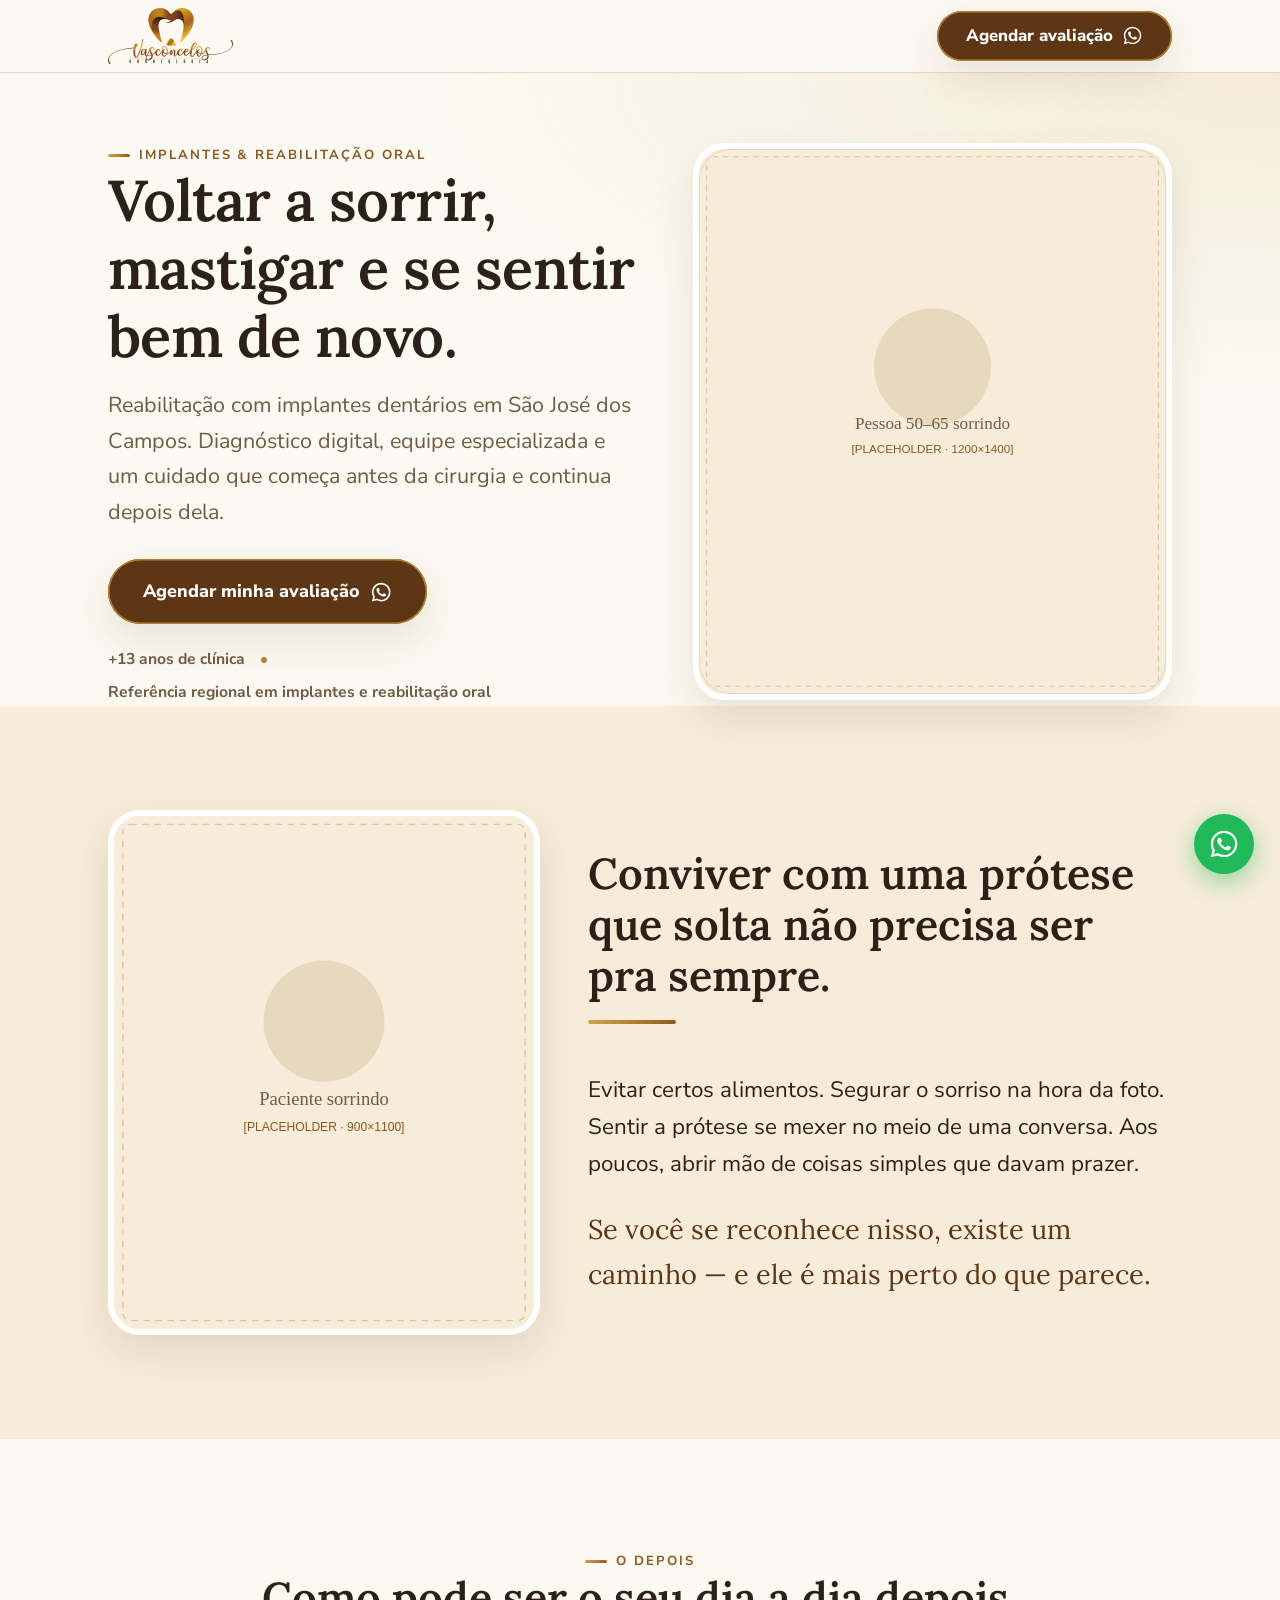
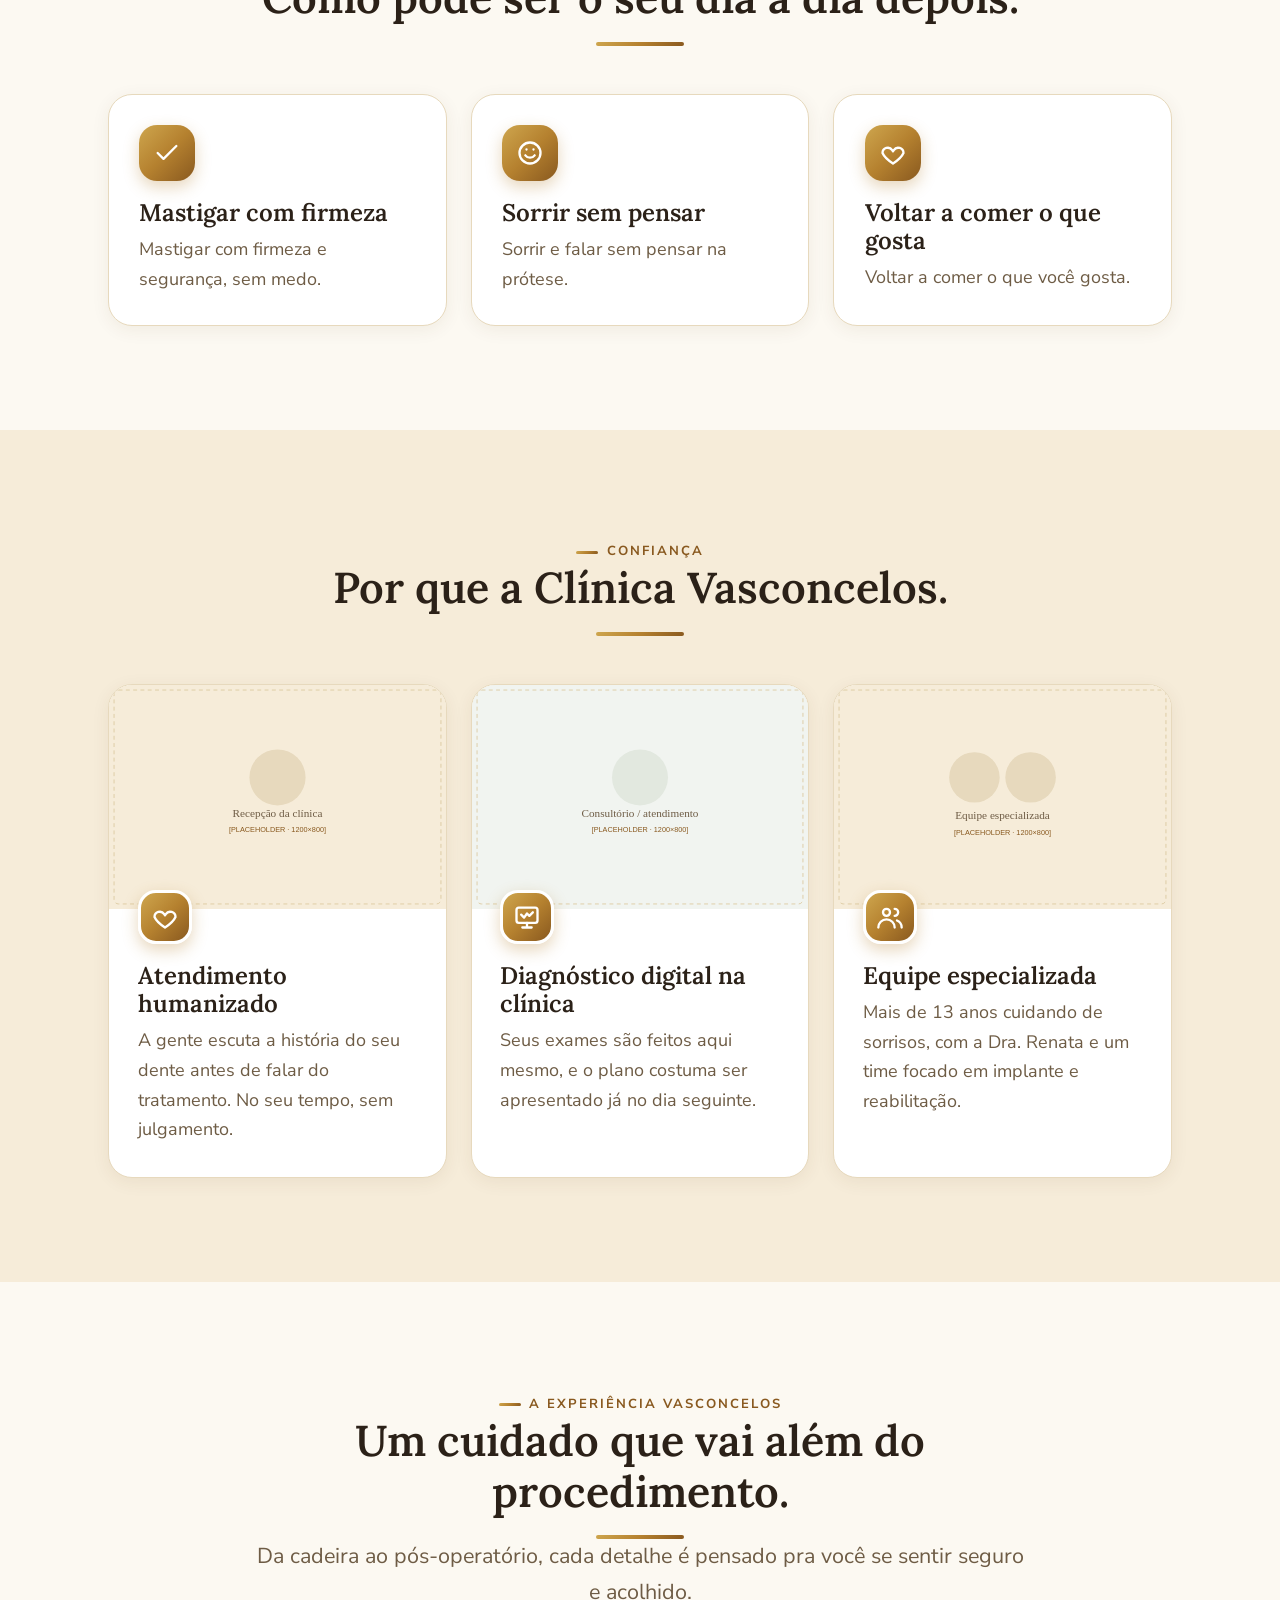
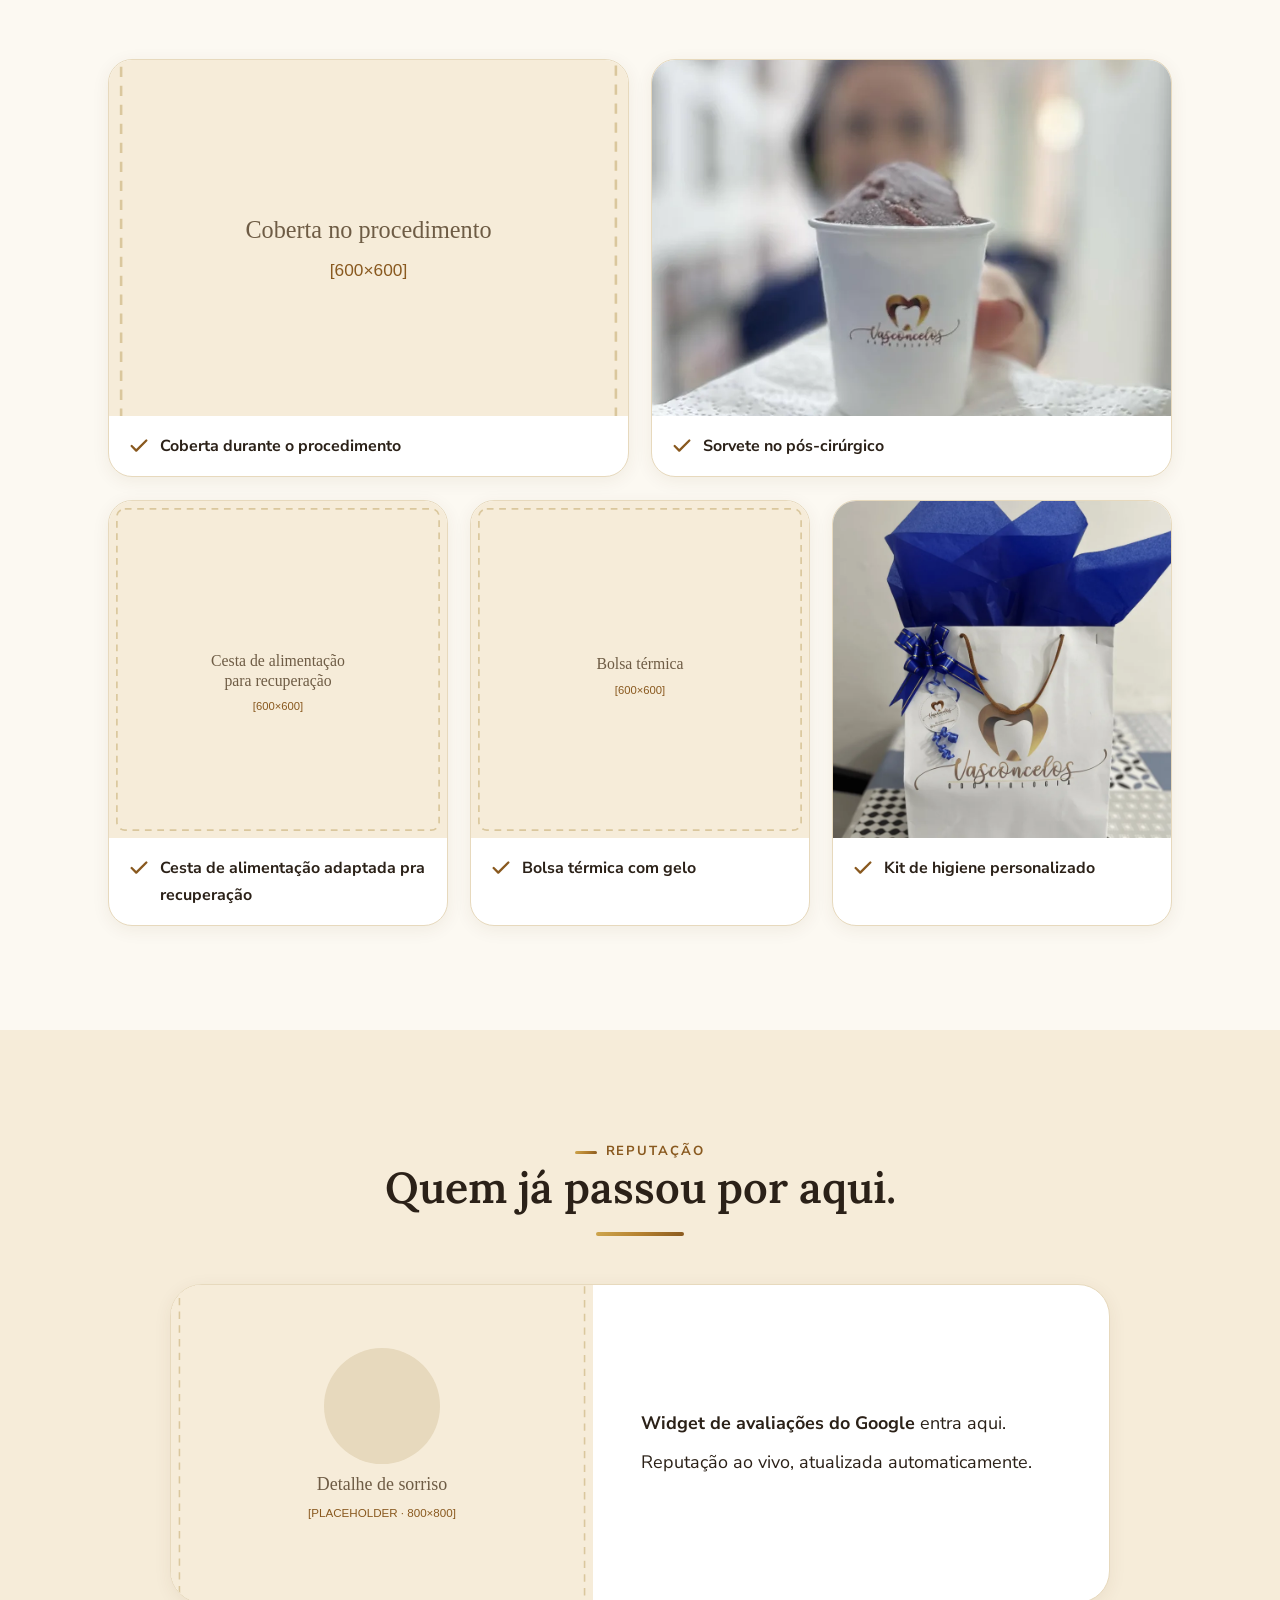
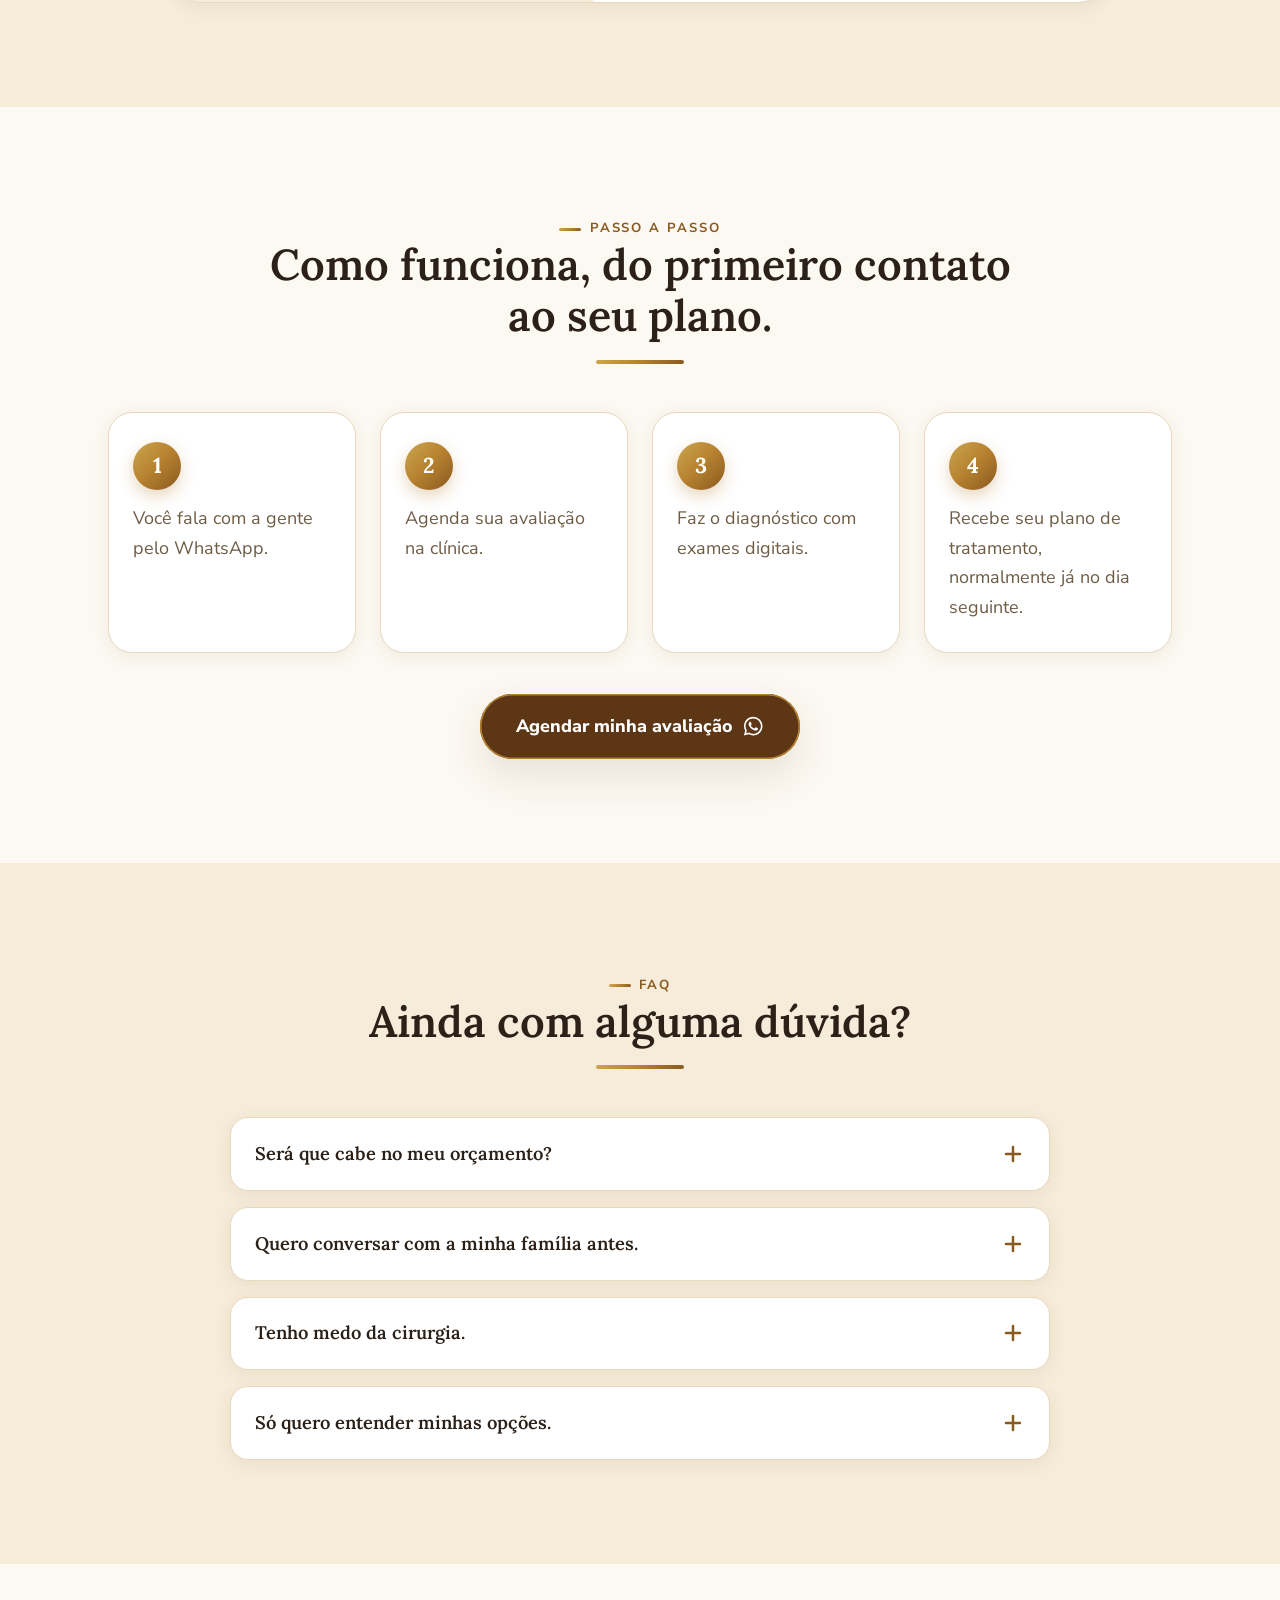
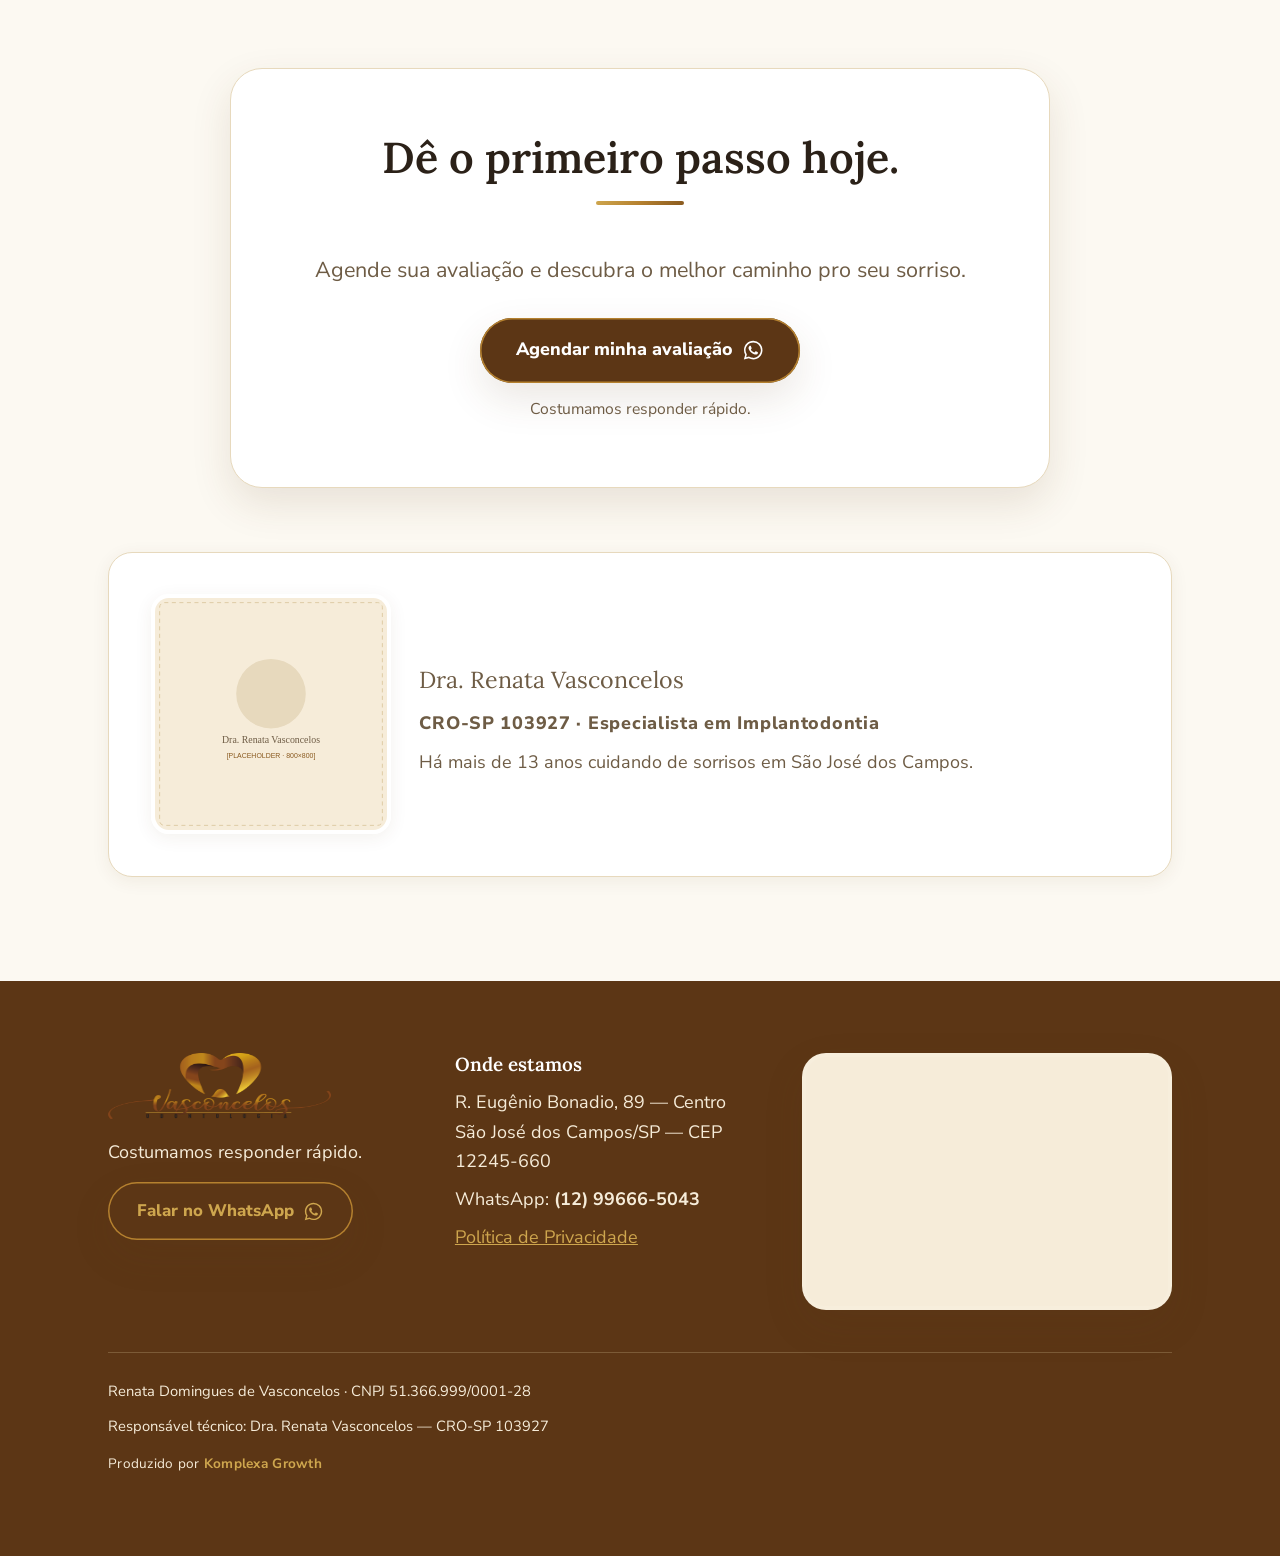
==== commit e37bbace: "Promove Modelo 2 para a página principal (raiz) - index.html e style.css da raiz agora são o Modelo " ====
--- a/index.html
+++ b/index.html
@@ -12,7 +12,7 @@
   <!-- Open Graph (§8) -->
   <meta property="og:title" content="Implantes Dentários em São José dos Campos | Clínica Vasconcelos">
   <meta property="og:description" content="Reabilitação com implantes dentários em São José dos Campos. Atendimento humanizado, diagnóstico digital e equipe especializada. Agende sua avaliação.">
-  <meta property="og:image" content="https://SEU-DOMINIO.com.br/assets/img/og.svg">
+  <meta property="og:image" content="assets/img/og.svg">
   <meta property="og:type" content="website">
   <meta property="og:locale" content="pt_BR">
   <meta property="og:url" content="https://SEU-DOMINIO.com.br/">
@@ -66,10 +66,10 @@
   <header class="header">
     <div class="container header__inner">
       <a class="header__logo" href="#top" aria-label="Clínica Vasconcelos Odontologia — início">
-        <img src="assets/logo.svg" alt="Clínica Vasconcelos Odontologia" width="220" height="63">
+        <img src="assets/logo.png" alt="Clínica Vasconcelos Odontologia" width="223" height="100">
       </a>
       <a class="btn btn--primary" data-cta="header"
-         href="https://wa.me/5512996665043?text=Ol%C3%A1!%20Vim%20pelo%20site%20e%20gostaria%20de%20agendar%20uma%20avalia%C3%A7%C3%A3o%20de%20implante.">
+         href="#agendar" data-open-form>
         <span class="header__cta-text">Agendar avaliação</span>
         <svg class="btn__icon" viewBox="0 0 24 24" fill="currentColor" aria-hidden="true"><path d="M19.05 4.91A9.82 9.82 0 0 0 12.04 2C6.58 2 2.13 6.45 2.13 11.91c0 1.75.46 3.45 1.32 4.95L2 22l5.25-1.38a9.9 9.9 0 0 0 4.79 1.22h.01c5.46 0 9.91-4.45 9.91-9.91 0-2.65-1.03-5.14-2.91-7.02ZM12.04 20.15c-1.48 0-2.93-.4-4.2-1.15l-.3-.18-3.12.82.83-3.04-.2-.31a8.18 8.18 0 0 1-1.26-4.38c0-4.54 3.7-8.24 8.25-8.24 2.2 0 4.27.86 5.83 2.42a8.2 8.2 0 0 1 2.41 5.83c0 4.54-3.7 8.41-8.25 8.41Zm4.52-6.16c-.25-.12-1.47-.72-1.69-.81-.23-.08-.39-.12-.56.13-.16.25-.64.81-.79.97-.14.17-.29.19-.54.06-.25-.12-1.05-.39-1.99-1.23-.74-.66-1.23-1.47-1.38-1.72-.14-.25-.01-.38.11-.51.11-.11.25-.29.37-.43.13-.14.17-.25.25-.41.08-.17.04-.31-.02-.43-.06-.12-.56-1.34-.76-1.84-.2-.48-.41-.42-.56-.43h-.48c-.17 0-.43.06-.66.31-.23.25-.86.85-.86 2.07 0 1.22.89 2.4 1.01 2.56.12.17 1.75 2.67 4.23 3.74.59.26 1.05.41 1.41.52.59.19 1.13.16 1.56.1.48-.07 1.47-.6 1.68-1.18.21-.58.21-1.07.14-1.18-.06-.11-.22-.17-.47-.29Z"/></svg>
       </a>
@@ -86,7 +86,7 @@
           <h1 class="hero__title">Voltar a sorrir, mastigar e se sentir bem de novo.</h1>
           <p class="lead hero__sub">Reabilitação com implantes dentários em São José dos Campos. Diagnóstico digital, equipe especializada e um cuidado que começa antes da cirurgia e continua depois dela.</p>
           <a class="btn btn--primary btn--lg" data-cta="hero"
-             href="https://wa.me/5512996665043?text=Ol%C3%A1!%20Vim%20pelo%20site%20e%20gostaria%20de%20agendar%20uma%20avalia%C3%A7%C3%A3o%20de%20implante.">
+             href="#agendar" data-open-form>
             Agendar minha avaliação
             <svg class="btn__icon" viewBox="0 0 24 24" fill="currentColor" aria-hidden="true"><path d="M19.05 4.91A9.82 9.82 0 0 0 12.04 2C6.58 2 2.13 6.45 2.13 11.91c0 1.75.46 3.45 1.32 4.95L2 22l5.25-1.38a9.9 9.9 0 0 0 4.79 1.22h.01c5.46 0 9.91-4.45 9.91-9.91 0-2.65-1.03-5.14-2.91-7.02ZM12.04 20.15c-1.48 0-2.93-.4-4.2-1.15l-.3-.18-3.12.82.83-3.04-.2-.31a8.18 8.18 0 0 1-1.26-4.38c0-4.54 3.7-8.24 8.25-8.24 2.2 0 4.27.86 5.83 2.42a8.2 8.2 0 0 1 2.41 5.83c0 4.54-3.7 8.41-8.25 8.41Zm4.52-6.16c-.25-.12-1.47-.72-1.69-.81-.23-.08-.39-.12-.56.13-.16.25-.64.81-.79.97-.14.17-.29.19-.54.06-.25-.12-1.05-.39-1.99-1.23-.74-.66-1.23-1.47-1.38-1.72-.14-.25-.01-.38.11-.51.11-.11.25-.29.37-.43.13-.14.17-.25.25-.41.08-.17.04-.31-.02-.43-.06-.12-.56-1.34-.76-1.84-.2-.48-.41-.42-.56-.43h-.48c-.17 0-.43.06-.66.31-.23.25-.86.85-.86 2.07 0 1.22.89 2.4 1.01 2.56.12.17 1.75 2.67 4.23 3.74.59.26 1.05.41 1.41.52.59.19 1.13.16 1.56.1.48-.07 1.47-.6 1.68-1.18.21-.58.21-1.07.14-1.18-.06-.11-.22-.17-.47-.29Z"/></svg>
           </a>
@@ -106,13 +106,21 @@
 
     <!-- ============ §2 IDENTIFICAÇÃO ============ -->
     <section class="section section--warm">
-      <div class="container reveal">
-        <div class="section__head">
-          <h2>Conviver com uma prótese que solta não precisa ser pra sempre.</h2>
-          <hr class="divider">
-        </div>
-        <p class="identify__body">Evitar certos alimentos. Segurar o sorriso na hora da foto. Sentir a prótese se mexer no meio de uma conversa. Aos poucos, abrir mão de coisas simples que davam prazer.</p>
-        <p class="identify__close">Se você se reconhece nisso, existe um caminho — e ele é mais perto do que parece.</p>
+      <div class="container">
+        <div class="identify reveal">
+          <figure class="identify__photo">
+            <img src="assets/img/paciente-2.svg" width="900" height="1100" loading="lazy"
+                 alt="Paciente acolhido na Clínica Vasconcelos">
+          </figure>
+          <div class="identify__text">
+            <div class="section__head">
+              <h2>Conviver com uma prótese que solta não precisa ser pra sempre.</h2>
+              <hr class="divider">
+            </div>
+            <p class="identify__body">Evitar certos alimentos. Segurar o sorriso na hora da foto. Sentir a prótese se mexer no meio de uma conversa. Aos poucos, abrir mão de coisas simples que davam prazer.</p>
+            <p class="identify__close">Se você se reconhece nisso, existe um caminho — e ele é mais perto do que parece.</p>
+          </div>
+        </div>
       </div>
     </section>
 
@@ -152,21 +160,30 @@
           <h2>Por que a Clínica Vasconcelos.</h2>
           <hr class="divider">
         </div>
-        <ul class="cards cards--3">
-          <li class="card reveal">
-            <span class="card__icon" aria-hidden="true"><svg viewBox="0 0 24 24" fill="none" stroke="currentColor" stroke-width="2" stroke-linecap="round" stroke-linejoin="round"><path d="M12 21s-7-4.5-9-9a4.5 4.5 0 0 1 8.3-2.4l.7 1 .7-1A4.5 4.5 0 0 1 21 12c-2 4.5-9 9-9 9Z"/></svg></span>
-            <h3>Atendimento humanizado</h3>
-            <p>A gente escuta a história do seu dente antes de falar do tratamento. No seu tempo, sem julgamento.</p>
-          </li>
-          <li class="card reveal">
-            <span class="card__icon" aria-hidden="true"><svg viewBox="0 0 24 24" fill="none" stroke="currentColor" stroke-width="2" stroke-linecap="round" stroke-linejoin="round"><rect x="3" y="4" width="18" height="13" rx="2"/><path d="M8 21h8M12 17v4"/><path d="M7 10l2.5 2.5L12 9l2 2 3-3"/></svg></span>
-            <h3>Diagnóstico digital na clínica</h3>
-            <p>Seus exames são feitos aqui mesmo, e o plano costuma ser apresentado já no dia seguinte.</p>
-          </li>
-          <li class="card reveal">
-            <span class="card__icon" aria-hidden="true"><svg viewBox="0 0 24 24" fill="none" stroke="currentColor" stroke-width="2" stroke-linecap="round" stroke-linejoin="round"><circle cx="9" cy="8" r="3"/><path d="M2 21a7 7 0 0 1 14 0"/><path d="M16 5a3 3 0 0 1 0 6M22 21a6.5 6.5 0 0 0-4-6"/></svg></span>
-            <h3>Equipe especializada</h3>
-            <p>Mais de 13 anos cuidando de sorrisos, com a Dra. Renata e um time focado em implante e reabilitação.</p>
+        <ul class="cards cards--3 cards--photo">
+          <li class="card card--photo reveal">
+            <figure class="card__media"><img src="assets/img/reception.svg" width="1200" height="800" loading="lazy" alt="Recepção acolhedora da Clínica Vasconcelos"></figure>
+            <div class="card__body">
+              <span class="card__icon" aria-hidden="true"><svg viewBox="0 0 24 24" fill="none" stroke="currentColor" stroke-width="2" stroke-linecap="round" stroke-linejoin="round"><path d="M12 21s-7-4.5-9-9a4.5 4.5 0 0 1 8.3-2.4l.7 1 .7-1A4.5 4.5 0 0 1 21 12c-2 4.5-9 9-9 9Z"/></svg></span>
+              <h3>Atendimento humanizado</h3>
+              <p>A gente escuta a história do seu dente antes de falar do tratamento. No seu tempo, sem julgamento.</p>
+            </div>
+          </li>
+          <li class="card card--photo reveal">
+            <figure class="card__media"><img src="assets/img/consultorio.svg" width="1200" height="800" loading="lazy" alt="Consultório com diagnóstico digital na clínica"></figure>
+            <div class="card__body">
+              <span class="card__icon" aria-hidden="true"><svg viewBox="0 0 24 24" fill="none" stroke="currentColor" stroke-width="2" stroke-linecap="round" stroke-linejoin="round"><rect x="3" y="4" width="18" height="13" rx="2"/><path d="M8 21h8M12 17v4"/><path d="M7 10l2.5 2.5L12 9l2 2 3-3"/></svg></span>
+              <h3>Diagnóstico digital na clínica</h3>
+              <p>Seus exames são feitos aqui mesmo, e o plano costuma ser apresentado já no dia seguinte.</p>
+            </div>
+          </li>
+          <li class="card card--photo reveal">
+            <figure class="card__media"><img src="assets/img/equipe.svg" width="1200" height="800" loading="lazy" alt="Equipe especializada da Clínica Vasconcelos"></figure>
+            <div class="card__body">
+              <span class="card__icon" aria-hidden="true"><svg viewBox="0 0 24 24" fill="none" stroke="currentColor" stroke-width="2" stroke-linecap="round" stroke-linejoin="round"><circle cx="9" cy="8" r="3"/><path d="M2 21a7 7 0 0 1 14 0"/><path d="M16 5a3 3 0 0 1 0 6M22 21a6.5 6.5 0 0 0-4-6"/></svg></span>
+              <h3>Equipe especializada</h3>
+              <p>Mais de 13 anos cuidando de sorrisos, com a Dra. Renata e um time focado em implante e reabilitação.</p>
+            </div>
           </li>
         </ul>
       </div>
@@ -187,7 +204,7 @@
             <span class="exp__label"><svg viewBox="0 0 24 24" fill="none" stroke="currentColor" stroke-width="2.5" stroke-linecap="round" stroke-linejoin="round" aria-hidden="true"><path d="M20 6 9 17l-5-5"/></svg>Coberta durante o procedimento</span>
           </li>
           <li class="exp__item">
-            <img src="assets/img/exp-2.svg" width="600" height="600" loading="lazy" alt="Sorvete oferecido no pós-cirúrgico">
+            <img src="assets/img/exp-2.webp" width="800" height="800" loading="lazy" alt="Sorvete servido em copo personalizado da Clínica Vasconcelos no pós-cirúrgico">
             <span class="exp__label"><svg viewBox="0 0 24 24" fill="none" stroke="currentColor" stroke-width="2.5" stroke-linecap="round" stroke-linejoin="round" aria-hidden="true"><path d="M20 6 9 17l-5-5"/></svg>Sorvete no pós-cirúrgico</span>
           </li>
           <li class="exp__item">
@@ -199,7 +216,7 @@
             <span class="exp__label"><svg viewBox="0 0 24 24" fill="none" stroke="currentColor" stroke-width="2.5" stroke-linecap="round" stroke-linejoin="round" aria-hidden="true"><path d="M20 6 9 17l-5-5"/></svg>Bolsa térmica com gelo</span>
           </li>
           <li class="exp__item">
-            <img src="assets/img/exp-5.svg" width="600" height="600" loading="lazy" alt="Kit de higiene personalizado para o paciente">
+            <img src="assets/img/exp-5.webp" width="800" height="800" loading="lazy" alt="Sacola-presente personalizada da Clínica Vasconcelos com o kit de higiene">
             <span class="exp__label"><svg viewBox="0 0 24 24" fill="none" stroke="currentColor" stroke-width="2.5" stroke-linecap="round" stroke-linejoin="round" aria-hidden="true"><path d="M20 6 9 17l-5-5"/></svg>Kit de higiene personalizado</span>
           </li>
         </ul>
@@ -217,8 +234,13 @@
         <!-- TODO: embutir o widget de avaliações do Google quando houver config.
              Depois, complementar com 1–2 depoimentos específicos de implante. -->
         <div class="reviews__widget reveal">
-          <p><strong>Widget de avaliações do Google</strong> entra aqui.</p>
-          <p>Reputação ao vivo, atualizada automaticamente.</p>
+          <figure class="reviews__photo">
+            <img src="assets/img/sorriso.svg" width="800" height="800" loading="lazy" alt="Sorriso natural após reabilitação">
+          </figure>
+          <div class="reviews__body">
+            <p><strong>Widget de avaliações do Google</strong> entra aqui.</p>
+            <p>Reputação ao vivo, atualizada automaticamente.</p>
+          </div>
         </div>
       </div>
     </section>
@@ -239,7 +261,7 @@
         </ol>
         <div class="steps__cta reveal">
           <a class="btn btn--primary btn--lg" data-cta="como-funciona"
-             href="https://wa.me/5512996665043?text=Ol%C3%A1!%20Vim%20pelo%20site%20e%20gostaria%20de%20agendar%20uma%20avalia%C3%A7%C3%A3o%20de%20implante.">
+             href="#agendar" data-open-form>
             Agendar minha avaliação
             <svg class="btn__icon" viewBox="0 0 24 24" fill="currentColor" aria-hidden="true"><path d="M19.05 4.91A9.82 9.82 0 0 0 12.04 2C6.58 2 2.13 6.45 2.13 11.91c0 1.75.46 3.45 1.32 4.95L2 22l5.25-1.38a9.9 9.9 0 0 0 4.79 1.22h.01c5.46 0 9.91-4.45 9.91-9.91 0-2.65-1.03-5.14-2.91-7.02ZM12.04 20.15c-1.48 0-2.93-.4-4.2-1.15l-.3-.18-3.12.82.83-3.04-.2-.31a8.18 8.18 0 0 1-1.26-4.38c0-4.54 3.7-8.24 8.25-8.24 2.2 0 4.27.86 5.83 2.42a8.2 8.2 0 0 1 2.41 5.83c0 4.54-3.7 8.41-8.25 8.41Zm4.52-6.16c-.25-.12-1.47-.72-1.69-.81-.23-.08-.39-.12-.56.13-.16.25-.64.81-.79.97-.14.17-.29.19-.54.06-.25-.12-1.05-.39-1.99-1.23-.74-.66-1.23-1.47-1.38-1.72-.14-.25-.01-.38.11-.51.11-.11.25-.29.37-.43.13-.14.17-.25.25-.41.08-.17.04-.31-.02-.43-.06-.12-.56-1.34-.76-1.84-.2-.48-.41-.42-.56-.43h-.48c-.17 0-.43.06-.66.31-.23.25-.86.85-.86 2.07 0 1.22.89 2.4 1.01 2.56.12.17 1.75 2.67 4.23 3.74.59.26 1.05.41 1.41.52.59.19 1.13.16 1.56.1.48-.07 1.47-.6 1.68-1.18.21-.58.21-1.07.14-1.18-.06-.11-.22-.17-.47-.29Z"/></svg>
           </a>
@@ -306,7 +328,7 @@
           </div>
           <p class="lead">Agende sua avaliação e descubra o melhor caminho pro seu sorriso.</p>
           <a class="btn btn--primary btn--lg" data-cta="final"
-             href="https://wa.me/5512996665043?text=Ol%C3%A1!%20Vim%20pelo%20site%20e%20gostaria%20de%20agendar%20uma%20avalia%C3%A7%C3%A3o%20de%20implante.">
+             href="#agendar" data-open-form>
             Agendar minha avaliação
             <svg class="btn__icon" viewBox="0 0 24 24" fill="currentColor" aria-hidden="true"><path d="M19.05 4.91A9.82 9.82 0 0 0 12.04 2C6.58 2 2.13 6.45 2.13 11.91c0 1.75.46 3.45 1.32 4.95L2 22l5.25-1.38a9.9 9.9 0 0 0 4.79 1.22h.01c5.46 0 9.91-4.45 9.91-9.91 0-2.65-1.03-5.14-2.91-7.02ZM12.04 20.15c-1.48 0-2.93-.4-4.2-1.15l-.3-.18-3.12.82.83-3.04-.2-.31a8.18 8.18 0 0 1-1.26-4.38c0-4.54 3.7-8.24 8.25-8.24 2.2 0 4.27.86 5.83 2.42a8.2 8.2 0 0 1 2.41 5.83c0 4.54-3.7 8.41-8.25 8.41Zm4.52-6.16c-.25-.12-1.47-.72-1.69-.81-.23-.08-.39-.12-.56.13-.16.25-.64.81-.79.97-.14.17-.29.19-.54.06-.25-.12-1.05-.39-1.99-1.23-.74-.66-1.23-1.47-1.38-1.72-.14-.25-.01-.38.11-.51.11-.11.25-.29.37-.43.13-.14.17-.25.25-.41.08-.17.04-.31-.02-.43-.06-.12-.56-1.34-.76-1.84-.2-.48-.41-.42-.56-.43h-.48c-.17 0-.43.06-.66.31-.23.25-.86.85-.86 2.07 0 1.22.89 2.4 1.01 2.56.12.17 1.75 2.67 4.23 3.74.59.26 1.05.41 1.41.52.59.19 1.13.16 1.56.1.48-.07 1.47-.6 1.68-1.18.21-.58.21-1.07.14-1.18-.06-.11-.22-.17-.47-.29Z"/></svg>
           </a>
@@ -334,38 +356,83 @@
   <footer class="footer">
     <div class="container">
       <div class="footer__grid">
-        <div class="footer__contact">
-          <div class="footer__logo"><img src="assets/logo.svg" alt="Clínica Vasconcelos Odontologia" width="240" height="69"></div>
-          <h3>Onde estamos</h3>
-          <p>R. Eugênio Bonadio, 89 — Centro<br>São José dos Campos/SP — CEP 12245-660</p>
-          <p>WhatsApp: <a class="plain" href="https://wa.me/5512996665043?text=Ol%C3%A1!%20Vim%20pelo%20site%20e%20gostaria%20de%20agendar%20uma%20avalia%C3%A7%C3%A3o%20de%20implante." data-cta="footer">(12) 99666-5043</a></p>
+        <div class="footer__col footer__brand">
+          <div class="footer__logo"><img src="assets/logo.png" alt="Clínica Vasconcelos Odontologia" width="223" height="100"></div>
+          <p class="footer__micro">Costumamos responder rápido.</p>
           <a class="btn btn--primary" data-cta="footer-btn"
-             href="https://wa.me/5512996665043?text=Ol%C3%A1!%20Vim%20pelo%20site%20e%20gostaria%20de%20agendar%20uma%20avalia%C3%A7%C3%A3o%20de%20implante.">
+             href="#agendar" data-open-form>
             Falar no WhatsApp
             <svg class="btn__icon" viewBox="0 0 24 24" fill="currentColor" aria-hidden="true"><path d="M19.05 4.91A9.82 9.82 0 0 0 12.04 2C6.58 2 2.13 6.45 2.13 11.91c0 1.75.46 3.45 1.32 4.95L2 22l5.25-1.38a9.9 9.9 0 0 0 4.79 1.22h.01c5.46 0 9.91-4.45 9.91-9.91 0-2.65-1.03-5.14-2.91-7.02ZM12.04 20.15c-1.48 0-2.93-.4-4.2-1.15l-.3-.18-3.12.82.83-3.04-.2-.31a8.18 8.18 0 0 1-1.26-4.38c0-4.54 3.7-8.24 8.25-8.24 2.2 0 4.27.86 5.83 2.42a8.2 8.2 0 0 1 2.41 5.83c0 4.54-3.7 8.41-8.25 8.41Zm4.52-6.16c-.25-.12-1.47-.72-1.69-.81-.23-.08-.39-.12-.56.13-.16.25-.64.81-.79.97-.14.17-.29.19-.54.06-.25-.12-1.05-.39-1.99-1.23-.74-.66-1.23-1.47-1.38-1.72-.14-.25-.01-.38.11-.51.11-.11.25-.29.37-.43.13-.14.17-.25.25-.41.08-.17.04-.31-.02-.43-.06-.12-.56-1.34-.76-1.84-.2-.48-.41-.42-.56-.43h-.48c-.17 0-.43.06-.66.31-.23.25-.86.85-.86 2.07 0 1.22.89 2.4 1.01 2.56.12.17 1.75 2.67 4.23 3.74.59.26 1.05.41 1.41.52.59.19 1.13.16 1.56.1.48-.07 1.47-.6 1.68-1.18.21-.58.21-1.07.14-1.18-.06-.11-.22-.17-.47-.29Z"/></svg>
           </a>
-          <p style="margin-top:1rem">Costumamos responder rápido.</p>
-        </div>
-        <div>
-          <iframe class="footer__map" title="Mapa da Clínica Vasconcelos — R. Eugênio Bonadio, 89, Centro, São José dos Campos"
-            loading="lazy" referrerpolicy="no-referrer-when-downgrade"
-            src="https://www.google.com/maps?q=R.%20Eug%C3%AAnio%20Bonadio%2C%2089%2C%20Centro%2C%20S%C3%A3o%20Jos%C3%A9%20dos%20Campos%20-%20SP%2C%2012245-660&output=embed"></iframe>
+        </div>
+        <div class="footer__col footer__nap">
+          <h3>Onde estamos</h3>
+          <p>R. Eugênio Bonadio, 89 — Centro<br>São José dos Campos/SP — CEP 12245-660</p>
+          <p>WhatsApp: <a class="plain" href="#agendar" data-open-form data-cta="footer">(12) 99666-5043</a></p>
+          <p><a href="politica-de-privacidade.html">Política de Privacidade</a></p>
+        </div>
+        <div class="footer__col footer__mapcol">
+          <div class="footer__mapcard">
+            <iframe class="footer__map" title="Mapa da Clínica Vasconcelos — R. Eugênio Bonadio, 89, Centro, São José dos Campos"
+              loading="lazy" referrerpolicy="no-referrer-when-downgrade"
+              src="https://www.google.com/maps?q=R.%20Eug%C3%AAnio%20Bonadio%2C%2089%2C%20Centro%2C%20S%C3%A3o%20Jos%C3%A9%20dos%20Campos%20-%20SP%2C%2012245-660&output=embed"></iframe>
+          </div>
         </div>
       </div>
 
       <div class="footer__legal">
         <p>Renata Domingues de Vasconcelos · CNPJ 51.366.999/0001-28</p>
         <p>Responsável técnico: Dra. Renata Vasconcelos — CRO-SP 103927</p>
-        <p><a href="politica-de-privacidade.html">Política de Privacidade</a></p>
+        <p class="footer__credit">Produzido por <strong>Komplexa Growth</strong></p>
       </div>
     </div>
   </footer>
 
   <!-- Botão flutuante de WhatsApp (§7 obrigatório) -->
   <a class="wa-float" data-cta="float" aria-label="Falar no WhatsApp"
-     href="https://wa.me/5512996665043?text=Ol%C3%A1!%20Vim%20pelo%20site%20e%20gostaria%20de%20agendar%20uma%20avalia%C3%A7%C3%A3o%20de%20implante.">
+     href="#agendar" data-open-form>
     <svg viewBox="0 0 24 24" fill="currentColor" aria-hidden="true"><path d="M19.05 4.91A9.82 9.82 0 0 0 12.04 2C6.58 2 2.13 6.45 2.13 11.91c0 1.75.46 3.45 1.32 4.95L2 22l5.25-1.38a9.9 9.9 0 0 0 4.79 1.22h.01c5.46 0 9.91-4.45 9.91-9.91 0-2.65-1.03-5.14-2.91-7.02ZM12.04 20.15c-1.48 0-2.93-.4-4.2-1.15l-.3-.18-3.12.82.83-3.04-.2-.31a8.18 8.18 0 0 1-1.26-4.38c0-4.54 3.7-8.24 8.25-8.24 2.2 0 4.27.86 5.83 2.42a8.2 8.2 0 0 1 2.41 5.83c0 4.54-3.7 8.41-8.25 8.41Zm4.52-6.16c-.25-.12-1.47-.72-1.69-.81-.23-.08-.39-.12-.56.13-.16.25-.64.81-.79.97-.14.17-.29.19-.54.06-.25-.12-1.05-.39-1.99-1.23-.74-.66-1.23-1.47-1.38-1.72-.14-.25-.01-.38.11-.51.11-.11.25-.29.37-.43.13-.14.17-.25.25-.41.08-.17.04-.31-.02-.43-.06-.12-.56-1.34-.76-1.84-.2-.48-.41-.42-.56-.43h-.48c-.17 0-.43.06-.66.31-.23.25-.86.85-.86 2.07 0 1.22.89 2.4 1.01 2.56.12.17 1.75 2.67 4.23 3.74.59.26 1.05.41 1.41.52.59.19 1.13.16 1.56.1.48-.07 1.47-.6 1.68-1.18.21-.58.21-1.07.14-1.18-.06-.11-.22-.17-.47-.29Z"/></svg>
   </a>
+
+  <!-- Barra de CTA fixa no rodapé da viewport (SÓ mobile) -->
+  <a class="mobile-bar" data-cta="mobile-bar" aria-label="Agendar avaliação pelo WhatsApp"
+     href="#agendar" data-open-form>
+    <svg viewBox="0 0 24 24" fill="currentColor" aria-hidden="true"><path d="M19.05 4.91A9.82 9.82 0 0 0 12.04 2C6.58 2 2.13 6.45 2.13 11.91c0 1.75.46 3.45 1.32 4.95L2 22l5.25-1.38a9.9 9.9 0 0 0 4.79 1.22h.01c5.46 0 9.91-4.45 9.91-9.91 0-2.65-1.03-5.14-2.91-7.02ZM12.04 20.15c-1.48 0-2.93-.4-4.2-1.15l-.3-.18-3.12.82.83-3.04-.2-.31a8.18 8.18 0 0 1-1.26-4.38c0-4.54 3.7-8.24 8.25-8.24 2.2 0 4.27.86 5.83 2.42a8.2 8.2 0 0 1 2.41 5.83c0 4.54-3.7 8.41-8.25 8.41Zm4.52-6.16c-.25-.12-1.47-.72-1.69-.81-.23-.08-.39-.12-.56.13-.16.25-.64.81-.79.97-.14.17-.29.19-.54.06-.25-.12-1.05-.39-1.99-1.23-.74-.66-1.23-1.47-1.38-1.72-.14-.25-.01-.38.11-.51.11-.11.25-.29.37-.43.13-.14.17-.25.25-.41.08-.17.04-.31-.02-.43-.06-.12-.56-1.34-.76-1.84-.2-.48-.41-.42-.56-.43h-.48c-.17 0-.43.06-.66.31-.23.25-.86.85-.86 2.07 0 1.22.89 2.4 1.01 2.56.12.17 1.75 2.67 4.23 3.74.59.26 1.05.41 1.41.52.59.19 1.13.16 1.56.1.48-.07 1.47-.6 1.68-1.18.21-.58.21-1.07.14-1.18-.06-.11-.22-.17-.47-.29Z"/></svg>
+    <span>Agendar minha avaliação</span>
+  </a>
+
+  <!-- ============ MODAL: formulário de agendamento (envia para o WhatsApp) ============ -->
+  <div class="modal" id="agendar" hidden>
+    <div class="modal__backdrop" data-close-form></div>
+    <div class="modal__dialog" role="dialog" aria-modal="true" aria-labelledby="modal-title" aria-describedby="modal-desc">
+      <button class="modal__close" type="button" data-close-form aria-label="Fechar formulário">
+        <svg viewBox="0 0 24 24" fill="none" stroke="currentColor" stroke-width="2.2" stroke-linecap="round" aria-hidden="true"><path d="M6 6l12 12M18 6L6 18"/></svg>
+      </button>
+      <p class="eyebrow">Avaliação de implante</p>
+      <h2 class="modal__title" id="modal-title">Agende sua avaliação</h2>
+      <hr class="divider">
+      <p class="modal__desc" id="modal-desc">Deixe seus dados e a gente continua a conversa pelo WhatsApp.</p>
+      <form class="lead-form" id="lead-form">
+        <label class="field">
+          <span class="field__label">Nome</span>
+          <input class="field__input" type="text" name="nome" autocomplete="name" placeholder="Seu nome" required>
+        </label>
+        <label class="field">
+          <span class="field__label">WhatsApp</span>
+          <input class="field__input" type="tel" name="telefone" inputmode="tel" autocomplete="tel" placeholder="(12) 99999-9999" required>
+        </label>
+        <label class="field">
+          <span class="field__label">E-mail</span>
+          <input class="field__input" type="email" name="email" autocomplete="email" placeholder="voce@email.com" required>
+        </label>
+        <button class="btn btn--wa btn--block btn--lg" type="submit">
+          Enviar no WhatsApp
+          <svg class="btn__icon" viewBox="0 0 24 24" fill="currentColor" aria-hidden="true"><path d="M19.05 4.91A9.82 9.82 0 0 0 12.04 2C6.58 2 2.13 6.45 2.13 11.91c0 1.75.46 3.45 1.32 4.95L2 22l5.25-1.38a9.9 9.9 0 0 0 4.79 1.22h.01c5.46 0 9.91-4.45 9.91-9.91 0-2.65-1.03-5.14-2.91-7.02ZM12.04 20.15c-1.48 0-2.93-.4-4.2-1.15l-.3-.18-3.12.82.83-3.04-.2-.31a8.18 8.18 0 0 1-1.26-4.38c0-4.54 3.7-8.24 8.25-8.24 2.2 0 4.27.86 5.83 2.42a8.2 8.2 0 0 1 2.41 5.83c0 4.54-3.7 8.41-8.25 8.41Zm4.52-6.16c-.25-.12-1.47-.72-1.69-.81-.23-.08-.39-.12-.56.13-.16.25-.64.81-.79.97-.14.17-.29.19-.54.06-.25-.12-1.05-.39-1.99-1.23-.74-.66-1.23-1.47-1.38-1.72-.14-.25-.01-.38.11-.51.11-.11.25-.29.37-.43.13-.14.17-.25.25-.41.08-.17.04-.31-.02-.43-.06-.12-.56-1.34-.76-1.84-.2-.48-.41-.42-.56-.43h-.48c-.17 0-.43.06-.66.31-.23.25-.86.85-.86 2.07 0 1.22.89 2.4 1.01 2.56.12.17 1.75 2.67 4.23 3.74.59.26 1.05.41 1.41.52.59.19 1.13.16 1.56.1.48-.07 1.47-.6 1.68-1.18.21-.58.21-1.07.14-1.18-.06-.11-.22-.17-.47-.29Z"/></svg>
+        </button>
+        <p class="lead-form__micro">Costumamos responder rápido.</p>
+      </form>
+    </div>
+  </div>
 
   <script src="main.js"></script>
 </body>
--- a/style.css
+++ b/style.css
@@ -1,6 +1,8 @@
 /* ==========================================================================
-   Clínica Vasconcelos Odontologia — Landing Page de Implantes
-   Design system conforme Build Spec §5. Mobile-first.
+   Clínica Vasconcelos Odontologia — Modelo 2 "Acolhedor / Cards & Calor"
+   Variante visual quente e amigável. CSS próprio e completo. Mobile-first.
+   Mesmos tokens de marca do original; estética com cards arredondados,
+   sombras suaves, fotos no topo dos cards e microinterações sutis.
    ========================================================================== */
 
 /* ---------- Design tokens (§5) ---------- */
@@ -24,13 +26,15 @@
   --font-display: 'Lora', Georgia, 'Times New Roman', serif;
   --font-body: 'Nunito Sans', system-ui, -apple-system, Arial, sans-serif;
 
-  /* outros tokens (§5) */
-  --radius: 16px;
-  --radius-sm: 14px;
-  --shadow-sm: 0 2px 10px rgba(43, 33, 24, 0.06);
-  --shadow-md: 0 10px 30px rgba(43, 33, 24, 0.10);
+  /* outros tokens — raios maiores e sombras mais suaves para o ar acolhedor */
+  --radius: 24px;
+  --radius-lg: 32px;
+  --radius-sm: 18px;
+  --shadow-sm: 0 4px 18px rgba(92, 54, 21, 0.07);
+  --shadow-md: 0 16px 40px rgba(92, 54, 21, 0.12);
+  --shadow-lift: 0 24px 60px rgba(92, 54, 21, 0.18);
   --tap: 48px; /* alvo de toque mínimo */
-  --maxw: 1140px;
+  --maxw: 1160px;
   --gutter: clamp(1.25rem, 5vw, 3rem);
   --section-y: clamp(3.5rem, 9vw, 6.5rem);
 }
@@ -47,11 +51,12 @@
   background: var(--bg);
   -webkit-font-smoothing: antialiased;
   text-rendering: optimizeLegibility;
+  overflow-x: hidden;             /* segurança extra contra overflow no mobile */
 }
 img, svg { display: block; max-width: 100%; height: auto; }
 a { color: inherit; }
 button { font: inherit; cursor: pointer; }
-ul { list-style: none; padding: 0; }
+ul, ol { list-style: none; padding: 0; }
 
 /* respeita usuários que pedem menos movimento */
 @media (prefers-reduced-motion: reduce) {
@@ -63,7 +68,7 @@
 :focus-visible {
   outline: 3px solid var(--gold-deep);
   outline-offset: 3px;
-  border-radius: 6px;
+  border-radius: 8px;
 }
 
 /* ---------- Tipografia ---------- */
@@ -81,13 +86,20 @@
   letter-spacing: 0.15em;       /* ecoa "O D O N T O L O G I A" (§5) */
   font-size: 0.82rem;
   color: var(--gold-deep);      /* único dourado permitido em texto */
-}
+  display: inline-flex; align-items: center; gap: 0.55rem;
+}
+/* "pílula" decorativa do eyebrow — toque acolhedor */
+.eyebrow::before {
+  content: ""; width: 22px; height: 3px; border-radius: 3px;
+  background: var(--gold-gradient); flex: none;
+}
+.section--center .eyebrow { justify-content: center; }
 
 /* ---------- Layout ---------- */
 .container { width: 100%; max-width: var(--maxw); margin-inline: auto; padding-inline: var(--gutter); }
 .section { padding-block: var(--section-y); }
 .section--warm { background: var(--surface-warm); }
-.section__head { max-width: 760px; margin-bottom: clamp(2rem, 5vw, 3rem); }
+.section__head { max-width: 780px; margin-bottom: clamp(2rem, 5vw, 3rem); }
 .section--center .section__head { margin-inline: auto; text-align: center; }
 .section--center .section__head .divider { margin-inline: auto; }
 
@@ -104,13 +116,13 @@
   min-height: var(--tap); padding: 0.95rem 1.8rem;
   font-family: var(--font-body); font-weight: 800; font-size: 1.05rem;
   text-decoration: none; border: 0; border-radius: 999px;
-  transition: transform 0.15s ease, box-shadow 0.2s ease, background-color 0.2s ease;
+  transition: transform 0.18s ease, box-shadow 0.22s ease, background-color 0.2s ease;
 }
 .btn--primary {
   background: var(--primary); color: #fff;          /* espresso + texto branco (~10:1) */
   box-shadow: var(--shadow-md), inset 0 0 0 1.5px var(--gold); /* detalhe fino dourado */
 }
-.btn--primary:hover { background: var(--primary-dark); transform: translateY(-2px); }
+.btn--primary:hover { background: var(--primary-dark); transform: translateY(-2px); box-shadow: var(--shadow-lift), inset 0 0 0 1.5px var(--gold); }
 .btn--lg { padding: 1.1rem 2.2rem; font-size: 1.12rem; }
 .btn__icon { width: 1.25em; height: 1.25em; flex: none; }
 
@@ -122,141 +134,232 @@
   border-bottom: 1px solid var(--border);
 }
 .header__inner { display: flex; align-items: center; justify-content: space-between; gap: 1rem; min-height: 72px; }
-.header__logo img { height: 46px; width: auto; }
+.header__logo img { height: 56px; width: auto; }
 .header .btn { padding-block: 0.7rem; }
 @media (max-width: 560px) {
-  .header__cta-text { display: none; }   /* no mobile, header enxuto; CTA flutuante cobre */
+  .header__cta-text { display: none; }   /* no mobile, header enxuto; CTA flutuante/barra cobre */
+  .header .btn { padding: 0.6rem 0.9rem; }
 }
 
 /* ---------- Hero ---------- */
-.hero { background: var(--bg); padding-top: clamp(2.5rem, 6vw, 4rem); }
+.hero {
+  background:
+    radial-gradient(120% 90% at 100% 0%, rgba(206, 166, 78, 0.16) 0%, rgba(206, 166, 78, 0) 55%),
+    var(--bg);
+  padding-top: clamp(2.5rem, 6vw, 4rem);
+}
 .hero__grid { display: grid; gap: clamp(2rem, 5vw, 3.5rem); align-items: center; }
 .hero__title { margin-bottom: 1.1rem; }
-.hero__sub { margin-bottom: 1.8rem; max-width: 38ch; }
+.hero__sub { margin-bottom: 1.8rem; max-width: 42ch; }
 .hero__trust {
   display: flex; flex-wrap: wrap; gap: 0.5rem 1rem; align-items: center;
   margin-top: 1.4rem; font-weight: 700; color: var(--text-muted); font-size: 0.98rem;
 }
 .hero__trust .dot { width: 6px; height: 6px; border-radius: 50%; background: var(--gold); }
 .hero__media {
-  border-radius: var(--radius); overflow: hidden; box-shadow: var(--shadow-md);
-  border: 1px solid var(--border); background: var(--surface-warm);
+  border-radius: var(--radius-lg); overflow: hidden; box-shadow: var(--shadow-md);
+  border: 6px solid var(--surface); background: var(--surface-warm);
+  position: relative;
+}
+.hero__media::after {
+  content: ""; position: absolute; inset: 0; border-radius: inherit;
+  box-shadow: inset 0 0 0 1px var(--border); pointer-events: none;
 }
 .hero__media img { width: 100%; height: 100%; object-fit: cover; }
 
 @media (min-width: 880px) {
   .hero__grid { grid-template-columns: 1.05fr 0.95fr; }
-  .hero__media { max-height: 620px; }
-}
-
-/* ---------- Cards genéricos ---------- */
-.cards { display: grid; gap: 1.25rem; }
+  .hero__media { max-height: 640px; }
+}
+
+/* ---------- Cards genéricos (cantos bem arredondados, hover elevando) ---------- */
+.cards { display: grid; gap: 1.5rem; }
 @media (min-width: 760px) { .cards--3 { grid-template-columns: repeat(3, 1fr); } }
 
 .card {
   background: var(--surface); border: 1px solid var(--border);
-  border-radius: var(--radius); padding: 1.8rem; box-shadow: var(--shadow-sm);
+  border-radius: var(--radius); padding: 1.9rem; box-shadow: var(--shadow-sm);
   height: 100%;
-}
+  transition: transform 0.2s ease, box-shadow 0.25s ease, border-color 0.25s ease;
+}
+.card:hover { transform: translateY(-6px); box-shadow: var(--shadow-lift); border-color: var(--champagne); }
 .card__icon {
-  width: 54px; height: 54px; border-radius: 14px; margin-bottom: 1.1rem;
+  width: 56px; height: 56px; border-radius: 18px; margin-bottom: 1.1rem;
   display: grid; place-items: center; color: #fff; background: var(--gold-gradient);
+  box-shadow: 0 6px 16px rgba(181, 129, 47, 0.32);
 }
 .card__icon svg { width: 28px; height: 28px; }
 .card h3 { margin-bottom: 0.5rem; }
 .card p { color: var(--text-muted); }
 
-/* ---------- Identificação (§2) ---------- */
+/* Cards com FOTO no topo (§4) — coração do modelo acolhedor */
+.cards--photo .card--photo { padding: 0; overflow: hidden; display: flex; flex-direction: column; }
+.card--photo .card__media { aspect-ratio: 3 / 2; overflow: hidden; background: var(--surface-warm); }
+.card--photo .card__media img { width: 100%; height: 100%; object-fit: cover; transition: transform 0.4s ease; }
+.card--photo:hover .card__media img { transform: scale(1.05); }
+.card--photo .card__body { padding: 1.7rem 1.8rem 2rem; }
+.card--photo .card__icon {
+  width: 54px; height: 54px; margin-top: -2.9rem; position: relative;
+  border: 3px solid var(--surface); border-radius: 18px;
+}
+
+/* ---------- Identificação (§2) — agora com foto lado a lado ---------- */
+.identify {
+  display: grid; gap: clamp(1.6rem, 5vw, 3rem); align-items: center;
+}
+.identify__photo {
+  border-radius: var(--radius-lg); overflow: hidden;
+  box-shadow: var(--shadow-md); border: 6px solid var(--surface);
+}
+.identify__photo img { width: 100%; height: 100%; object-fit: cover; aspect-ratio: 9 / 11; }
 .identify__body { font-size: clamp(1.15rem, 2.6vw, 1.4rem); color: var(--text); max-width: 60ch; }
 .identify__close {
   margin-top: 1.5rem; font-family: var(--font-display); font-size: clamp(1.25rem, 3vw, 1.7rem);
   color: var(--primary); max-width: 60ch;
 }
-
-/* ---------- Experiência premium (§5 grid) ---------- */
-.exp__grid { display: grid; gap: 1.1rem; grid-template-columns: repeat(2, 1fr); }
-@media (min-width: 760px) { .exp__grid { grid-template-columns: repeat(5, 1fr); } }
+@media (min-width: 860px) {
+  .identify { grid-template-columns: 0.85fr 1.15fr; }
+}
+
+/* ---------- Experiência Vasconcelos (§5) — galeria generosa dos 5 mimos ---------- */
+.exp__grid { display: grid; gap: 1.4rem; grid-template-columns: 1fr; }
+@media (min-width: 560px) { .exp__grid { grid-template-columns: repeat(2, 1fr); } }
+@media (min-width: 960px) {
+  .exp__grid { grid-template-columns: repeat(6, 1fr); }
+  /* layout em mosaico: dois cards grandes + três menores */
+  .exp__item:nth-child(1) { grid-column: span 3; }
+  .exp__item:nth-child(2) { grid-column: span 3; }
+  .exp__item:nth-child(3),
+  .exp__item:nth-child(4),
+  .exp__item:nth-child(5) { grid-column: span 2; }
+}
 .exp__item {
   background: var(--surface); border: 1px solid var(--border);
-  border-radius: var(--radius-sm); overflow: hidden; box-shadow: var(--shadow-sm);
+  border-radius: var(--radius); overflow: hidden; box-shadow: var(--shadow-sm);
   display: flex; flex-direction: column;
-}
-.exp__item img { aspect-ratio: 1 / 1; object-fit: cover; width: 100%; }
+  transition: transform 0.2s ease, box-shadow 0.25s ease;
+}
+.exp__item:hover { transform: translateY(-6px); box-shadow: var(--shadow-lift); }
+.exp__item img { aspect-ratio: 16 / 11; object-fit: cover; width: 100%; }
+@media (min-width: 960px) {
+  .exp__item:nth-child(3) img,
+  .exp__item:nth-child(4) img,
+  .exp__item:nth-child(5) img { aspect-ratio: 1 / 1; }
+}
 .exp__label {
-  padding: 0.9rem 1rem; font-weight: 700; font-size: 0.98rem; color: var(--text);
-  display: flex; gap: 0.55rem; align-items: flex-start;
-}
-.exp__label svg { width: 20px; height: 20px; color: var(--gold-deep); flex: none; margin-top: 2px; }
-
-/* ---------- Prova social (§6) ---------- */
+  padding: 1.05rem 1.2rem; font-weight: 700; font-size: 1rem; color: var(--text);
+  display: flex; gap: 0.6rem; align-items: flex-start;
+}
+.exp__label svg { width: 22px; height: 22px; color: var(--gold-deep); flex: none; margin-top: 2px; }
+
+/* ---------- Prova social (§6) — card de reputação acolhedor ---------- */
 .reviews__widget {
-  background: var(--surface); border: 1px dashed var(--champagne);
-  border-radius: var(--radius); padding: clamp(2rem, 6vw, 3.5rem); text-align: center;
-  color: var(--text-muted);
-}
-.reviews__widget strong { color: var(--text); }
+  background: var(--surface); border: 1px solid var(--border);
+  border-radius: var(--radius-lg); overflow: hidden; box-shadow: var(--shadow-sm);
+  display: grid; gap: 0; text-align: left; color: var(--text-muted);
+  max-width: 940px; margin-inline: auto;
+}
+.reviews__photo { overflow: hidden; background: var(--surface-warm); }
+.reviews__photo img { width: 100%; height: 100%; object-fit: cover; aspect-ratio: 4 / 3; }
+.reviews__body { padding: clamp(1.8rem, 5vw, 3rem); display: grid; gap: 0.6rem; align-content: center; }
+.reviews__body strong { color: var(--text); }
+@media (min-width: 720px) { .reviews__widget { grid-template-columns: 0.9fr 1.1fr; } }
 
 /* ---------- Timeline / Como funciona (§7) ---------- */
-.steps { display: grid; gap: 1.1rem; counter-reset: step; }
+.steps { display: grid; gap: 1.5rem; counter-reset: step; }
 @media (min-width: 760px) { .steps { grid-template-columns: repeat(4, 1fr); } }
 .step {
   background: var(--surface); border: 1px solid var(--border); border-radius: var(--radius);
-  padding: 1.6rem 1.4rem; box-shadow: var(--shadow-sm); position: relative;
-}
+  padding: 1.8rem 1.5rem; box-shadow: var(--shadow-sm); position: relative;
+  transition: transform 0.2s ease, box-shadow 0.25s ease;
+}
+.step:hover { transform: translateY(-6px); box-shadow: var(--shadow-lift); }
 .step__num {
-  counter-increment: step; width: 44px; height: 44px; border-radius: 50%;
+  counter-increment: step; width: 48px; height: 48px; border-radius: 50%;
   display: grid; place-items: center; font-family: var(--font-display); font-weight: 700;
-  font-size: 1.3rem; color: #fff; background: var(--gold-gradient); margin-bottom: 0.9rem;
+  font-size: 1.35rem; color: #fff; background: var(--gold-gradient); margin-bottom: 0.9rem;
+  box-shadow: 0 6px 16px rgba(181, 129, 47, 0.32);
 }
 .step__num::before { content: counter(step); }
 .step p { color: var(--text-muted); }
-.steps__cta { margin-top: 2.4rem; text-align: center; }
+.steps__cta { margin-top: 2.6rem; text-align: center; }
 
 /* ---------- FAQ accordion (§8) ---------- */
-.faq { max-width: 820px; margin-inline: auto; display: grid; gap: 0.9rem; }
-.faq__item { background: var(--surface); border: 1px solid var(--border); border-radius: var(--radius-sm); overflow: hidden; }
+.faq { max-width: 820px; margin-inline: auto; display: grid; gap: 1rem; text-align: left; }
+.faq__item {
+  background: var(--surface); border: 1px solid var(--border); border-radius: var(--radius-sm);
+  overflow: hidden; box-shadow: var(--shadow-sm); transition: box-shadow 0.25s ease;
+}
+.faq__item:hover { box-shadow: var(--shadow-md); }
 .faq__q {
   width: 100%; display: flex; align-items: center; justify-content: space-between; gap: 1rem;
-  text-align: left; background: none; border: 0; padding: 1.2rem 1.4rem; min-height: var(--tap);
-  font-family: var(--font-display); font-size: 1.12rem; font-weight: 600; color: var(--text);
+  text-align: left; background: none; border: 0; padding: 1.3rem 1.5rem; min-height: var(--tap);
+  font-family: var(--font-display); font-size: 1.14rem; font-weight: 600; color: var(--text);
 }
 .faq__icon { flex: none; width: 24px; height: 24px; color: var(--gold-deep); transition: transform 0.25s ease; }
 .faq__q[aria-expanded="true"] .faq__icon { transform: rotate(45deg); }
 .faq__a { overflow: hidden; max-height: 0; transition: max-height 0.3s ease; }
-.faq__a-inner { padding: 0 1.4rem 1.3rem; color: var(--text-muted); }
+.faq__a-inner { padding: 0 1.5rem 1.4rem; color: var(--text-muted); }
 
 /* ---------- CTA final + autoridade (§9) ---------- */
-.final { text-align: center; }
+.final {
+  text-align: center;
+  background: var(--surface); border: 1px solid var(--border);
+  border-radius: var(--radius-lg); box-shadow: var(--shadow-md);
+  padding: clamp(2.2rem, 6vw, 4rem);
+  max-width: 820px; margin-inline: auto;
+}
 .final .lead { margin-top: 0.8rem; }
 .final .btn { margin-top: 1.8rem; }
 .final__micro { margin-top: 0.9rem; color: var(--text-muted); font-size: 0.98rem; }
 
 .authority {
   margin-top: clamp(2.5rem, 6vw, 4rem);
-  display: grid; gap: 1.6rem; align-items: center;
+  display: grid; gap: 1.8rem; align-items: center;
   background: var(--surface); border: 1px solid var(--border);
-  border-radius: var(--radius); padding: clamp(1.6rem, 4vw, 2.4rem); box-shadow: var(--shadow-sm);
+  border-radius: var(--radius); padding: clamp(1.8rem, 4vw, 2.6rem); box-shadow: var(--shadow-sm);
   text-align: left;
-}
-.authority__photo { border-radius: var(--radius-sm); overflow: hidden; border: 1px solid var(--border); max-width: 220px; }
-.authority__name { font-family: var(--font-display); font-size: 1.4rem; color: var(--primary); margin-bottom: 0.3rem; }
+  transition: transform 0.2s ease, box-shadow 0.25s ease;
+}
+.authority:hover { transform: translateY(-4px); box-shadow: var(--shadow-md); }
+.authority__photo {
+  border-radius: var(--radius-sm); overflow: hidden;
+  border: 4px solid var(--surface); box-shadow: var(--shadow-sm); max-width: 240px;
+}
+.authority__photo img { width: 100%; height: auto; }
+.authority__name { font-family: var(--font-display); font-size: 1.45rem; color: var(--primary); margin-bottom: 0.3rem; }
 .authority__cro { font-weight: 800; color: var(--gold-deep); letter-spacing: 0.04em; }
 .authority p { color: var(--text-muted); margin-top: 0.6rem; }
-@media (min-width: 680px) { .authority { grid-template-columns: 220px 1fr; } }
-
-/* ---------- Rodapé (§5: fundo espresso, texto creme) ---------- */
+@media (min-width: 680px) { .authority { grid-template-columns: 240px 1fr; } }
+
+/* ---------- Rodapé acolhedor (§5: fundo espresso, texto creme) ---------- */
 .footer { background: var(--primary); color: var(--surface-warm); padding-block: clamp(3rem, 7vw, 4.5rem); }
 .footer a { color: var(--gold-bright); }
-.footer__grid { display: grid; gap: 2.2rem; }
-@media (min-width: 780px) { .footer__grid { grid-template-columns: 1.1fr 1fr; } }
-.footer__logo img { height: 52px; margin-bottom: 1.2rem; }
-.footer h3 { color: #fff; font-size: 1.15rem; margin-bottom: 0.8rem; }
-.footer__map { border: 0; width: 100%; aspect-ratio: 16 / 10; border-radius: var(--radius-sm); box-shadow: var(--shadow-md); }
-.footer__legal { margin-top: 2.4rem; padding-top: 1.6rem; border-top: 1px solid rgba(218, 199, 157, 0.25); font-size: 0.92rem; line-height: 1.8; color: #E9DDC4; }
-.footer__legal a { text-decoration: underline; }
-.footer .btn { margin-top: 0.4rem; }
-.footer__contact p { color: var(--surface-warm); margin-bottom: 0.4rem; }
-.footer__contact a.plain { color: var(--surface-warm); text-decoration: none; font-weight: 700; }
+.footer__grid { display: grid; gap: 2.4rem; }
+@media (min-width: 720px) { .footer__grid { grid-template-columns: 1fr 1fr; } }
+@media (min-width: 1000px) { .footer__grid { grid-template-columns: 1fr 1fr 1.2fr; align-items: start; } }
+.footer__col { min-width: 0; }
+.footer__logo img { height: 66px; margin-bottom: 1.2rem; }
+.footer h3 { color: #fff; font-size: 1.18rem; margin-bottom: 0.8rem; }
+.footer p { color: var(--surface-warm); margin-bottom: 0.5rem; }
+.footer__micro { color: #E9DDC4; margin-bottom: 1.2rem; }
+.footer__brand .btn { margin-top: 0.4rem; }
+.footer__nap a.plain { color: var(--surface-warm); text-decoration: none; font-weight: 700; }
+.footer__nap a { text-decoration: underline; }
+/* mapa como "card" acolhedor */
+.footer__mapcard {
+  border-radius: var(--radius); overflow: hidden;
+  border: 4px solid rgba(255, 255, 255, 0.08); box-shadow: var(--shadow-md);
+  background: var(--surface-warm);
+}
+.footer__map { border: 0; width: 100%; aspect-ratio: 16 / 11; display: block; }
+.footer__legal {
+  margin-top: 2.6rem; padding-top: 1.6rem;
+  border-top: 1px solid rgba(218, 199, 157, 0.25);
+  font-size: 0.92rem; line-height: 1.8; color: #E9DDC4;
+}
+.footer__credit { margin-top: 0.8rem; font-size: 0.85rem; color: #C9B790; letter-spacing: 0.02em; }
+.footer__credit strong { color: var(--gold-bright); font-weight: 700; }
 
 /* ---------- Botão flutuante WhatsApp (§7 obrigatório) ---------- */
 .wa-float {
@@ -268,7 +371,27 @@
 }
 .wa-float:hover { transform: scale(1.06); }
 .wa-float svg { width: 32px; height: 32px; }
-.wa-float .sr-only { position: absolute; }
+
+/* ---------- Barra de CTA fixa no rodapé da viewport — SÓ mobile (extra do modelo) ---------- */
+.mobile-bar { display: none; }
+@media (max-width: 760px) {
+  .mobile-bar {
+    position: fixed; left: 0; right: 0; bottom: 0; z-index: 55;
+    display: flex; align-items: center; justify-content: center; gap: 0.6rem;
+    min-height: 60px; padding: 0.85rem 1rem;
+    padding-bottom: calc(0.85rem + env(safe-area-inset-bottom, 0px));
+    background: var(--primary); color: #fff;
+    font-family: var(--font-body); font-weight: 800; font-size: 1.08rem;
+    text-decoration: none; box-shadow: 0 -8px 24px rgba(43, 33, 24, 0.22);
+    border-top: 2px solid var(--gold);
+  }
+  .mobile-bar svg { width: 24px; height: 24px; flex: none; }
+  /* sobe o botão flutuante para não colidir com a barra fixa */
+  .wa-float { bottom: calc(72px + env(safe-area-inset-bottom, 0px)); width: 54px; height: 54px; }
+  .wa-float svg { width: 28px; height: 28px; }
+  /* respiro no fim da página para a barra não tapar o conteúdo legal */
+  .footer { padding-bottom: calc(clamp(3rem, 7vw, 4.5rem) + 76px); }
+}
 
 /* ---------- Utilitários ---------- */
 .sr-only {
@@ -280,9 +403,61 @@
 .reveal { opacity: 0; transform: translateY(20px); transition: opacity 0.6s ease, transform 0.6s ease; }
 .reveal.is-visible { opacity: 1; transform: none; }
 
+/* ---------- Botão WhatsApp (envio do formulário) ---------- */
+.btn--wa { background: var(--whatsapp); color: #fff; box-shadow: 0 10px 26px rgba(32, 186, 90, 0.34); }
+.btn--wa:hover { background: #1aa34e; transform: translateY(-2px); box-shadow: 0 16px 34px rgba(32, 186, 90, 0.4); }
+.btn--block { width: 100%; }
+
+/* ---------- Modal / formulário de agendamento ---------- */
+.modal { position: fixed; inset: 0; z-index: 100; display: flex; align-items: center; justify-content: center; padding: clamp(1rem, 4vw, 2rem); }
+.modal[hidden] { display: none; }
+.modal__backdrop { position: absolute; inset: 0; background: rgba(43, 33, 24, 0.55); backdrop-filter: blur(3px); animation: modalFade 0.2s ease; }
+.modal__dialog {
+  position: relative; width: 100%; max-width: 460px;
+  background: var(--surface); border: 1px solid var(--border); border-radius: var(--radius-lg);
+  box-shadow: var(--shadow-lift); padding: clamp(1.6rem, 5vw, 2.4rem);
+  max-height: calc(100dvh - 2rem); overflow-y: auto;
+  animation: modalPop 0.22s cubic-bezier(0.2, 0.8, 0.3, 1);
+}
+.modal__close {
+  position: absolute; top: 0.9rem; right: 0.9rem; width: 44px; height: 44px;
+  display: grid; place-items: center; border: 1px solid var(--border); border-radius: 50%;
+  background: var(--bg); color: var(--text-muted); transition: background-color 0.2s ease, color 0.2s ease;
+}
+.modal__close:hover { background: var(--surface-warm); color: var(--primary); }
+.modal__close svg { width: 20px; height: 20px; }
+.modal__title { margin-top: 0.3rem; }
+.modal .divider { margin-top: 0.9rem; margin-bottom: 1rem; }
+.modal__desc { color: var(--text-muted); margin-bottom: 1.4rem; }
+
+.lead-form { display: grid; gap: 1rem; }
+.field { display: grid; gap: 0.4rem; text-align: left; }
+.field__label { font-weight: 700; font-size: 0.95rem; color: var(--text); }
+.field__input {
+  width: 100%; min-height: var(--tap); padding: 0.8rem 1rem;
+  font-family: var(--font-body); font-size: 1rem; color: var(--text);
+  background: var(--bg); border: 1.5px solid var(--border); border-radius: 14px;
+  transition: border-color 0.2s ease, box-shadow 0.2s ease;
+}
+.field__input::placeholder { color: #A8967B; }
+.field__input:focus { outline: none; border-color: var(--gold); box-shadow: 0 0 0 3px rgba(181, 129, 47, 0.18); }
+.field__input:user-invalid { border-color: #C0492B; }
+.lead-form .btn { margin-top: 0.4rem; }
+.lead-form__micro { text-align: center; color: var(--text-muted); font-size: 0.92rem; margin-top: 0.2rem; }
+
+@keyframes modalFade { from { opacity: 0; } to { opacity: 1; } }
+@keyframes modalPop { from { opacity: 0; transform: translateY(14px) scale(0.98); } to { opacity: 1; transform: none; } }
+@media (prefers-reduced-motion: reduce) {
+  .modal__backdrop, .modal__dialog { animation: none; }
+}
+/* trava o scroll do fundo quando o modal está aberto */
+body.modal-open { overflow: hidden; }
+
 /* ---------- Página de conteúdo (política de privacidade) ---------- */
 .prose { max-width: 760px; margin-inline: auto; }
 .prose h1 { margin-bottom: 0.6rem; }
-.prose h2 { font-size: 1.3rem; margin-top: 2rem; margin-bottom: 0.5rem; }
+.prose h2 { font-size: 1.3rem; margin-top: 2rem; margin-bottom: 0.5rem; color: var(--primary); }
 .prose p { color: var(--text-muted); margin-bottom: 1rem; }
+.prose strong { color: var(--text); }
+.prose .divider { margin-bottom: 1.4rem; }
 .prose .back { display: inline-flex; gap: 0.5rem; align-items: center; margin-top: 2.5rem; font-weight: 700; color: var(--gold-deep); text-decoration: none; }
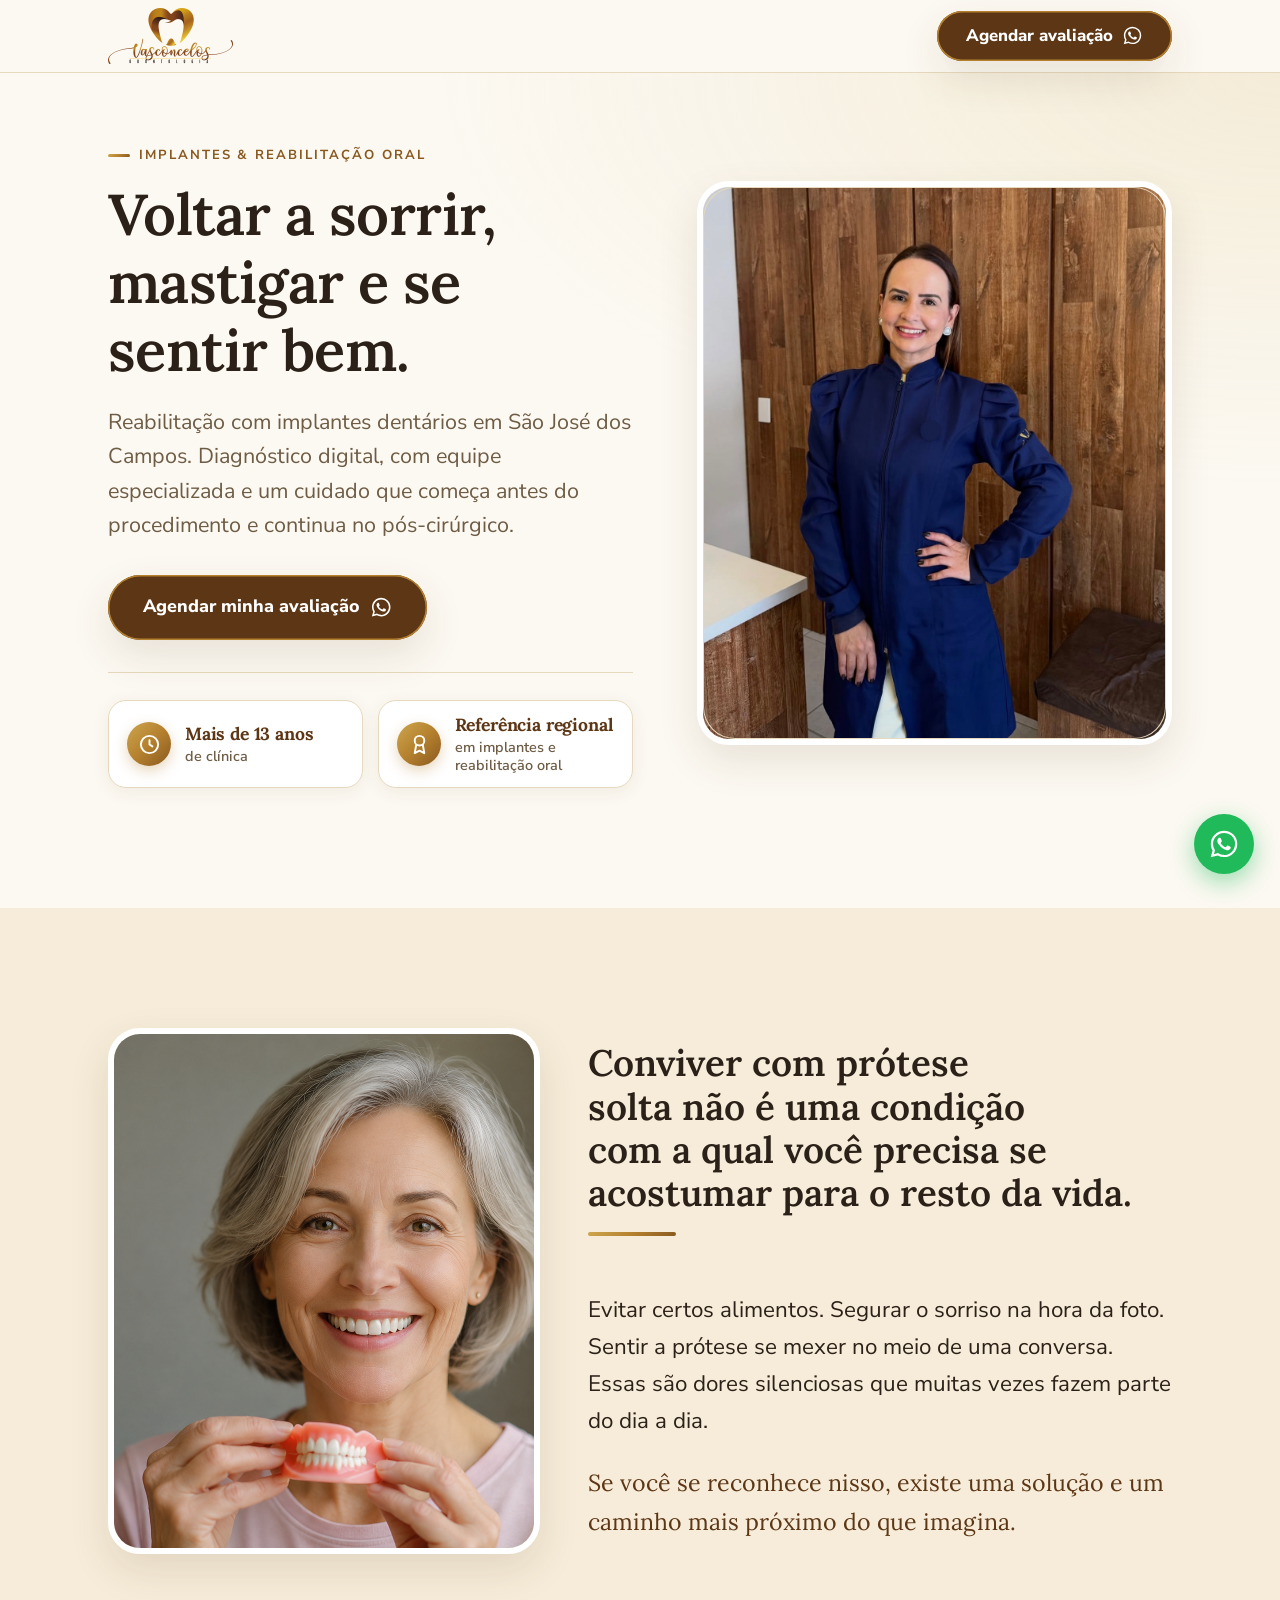
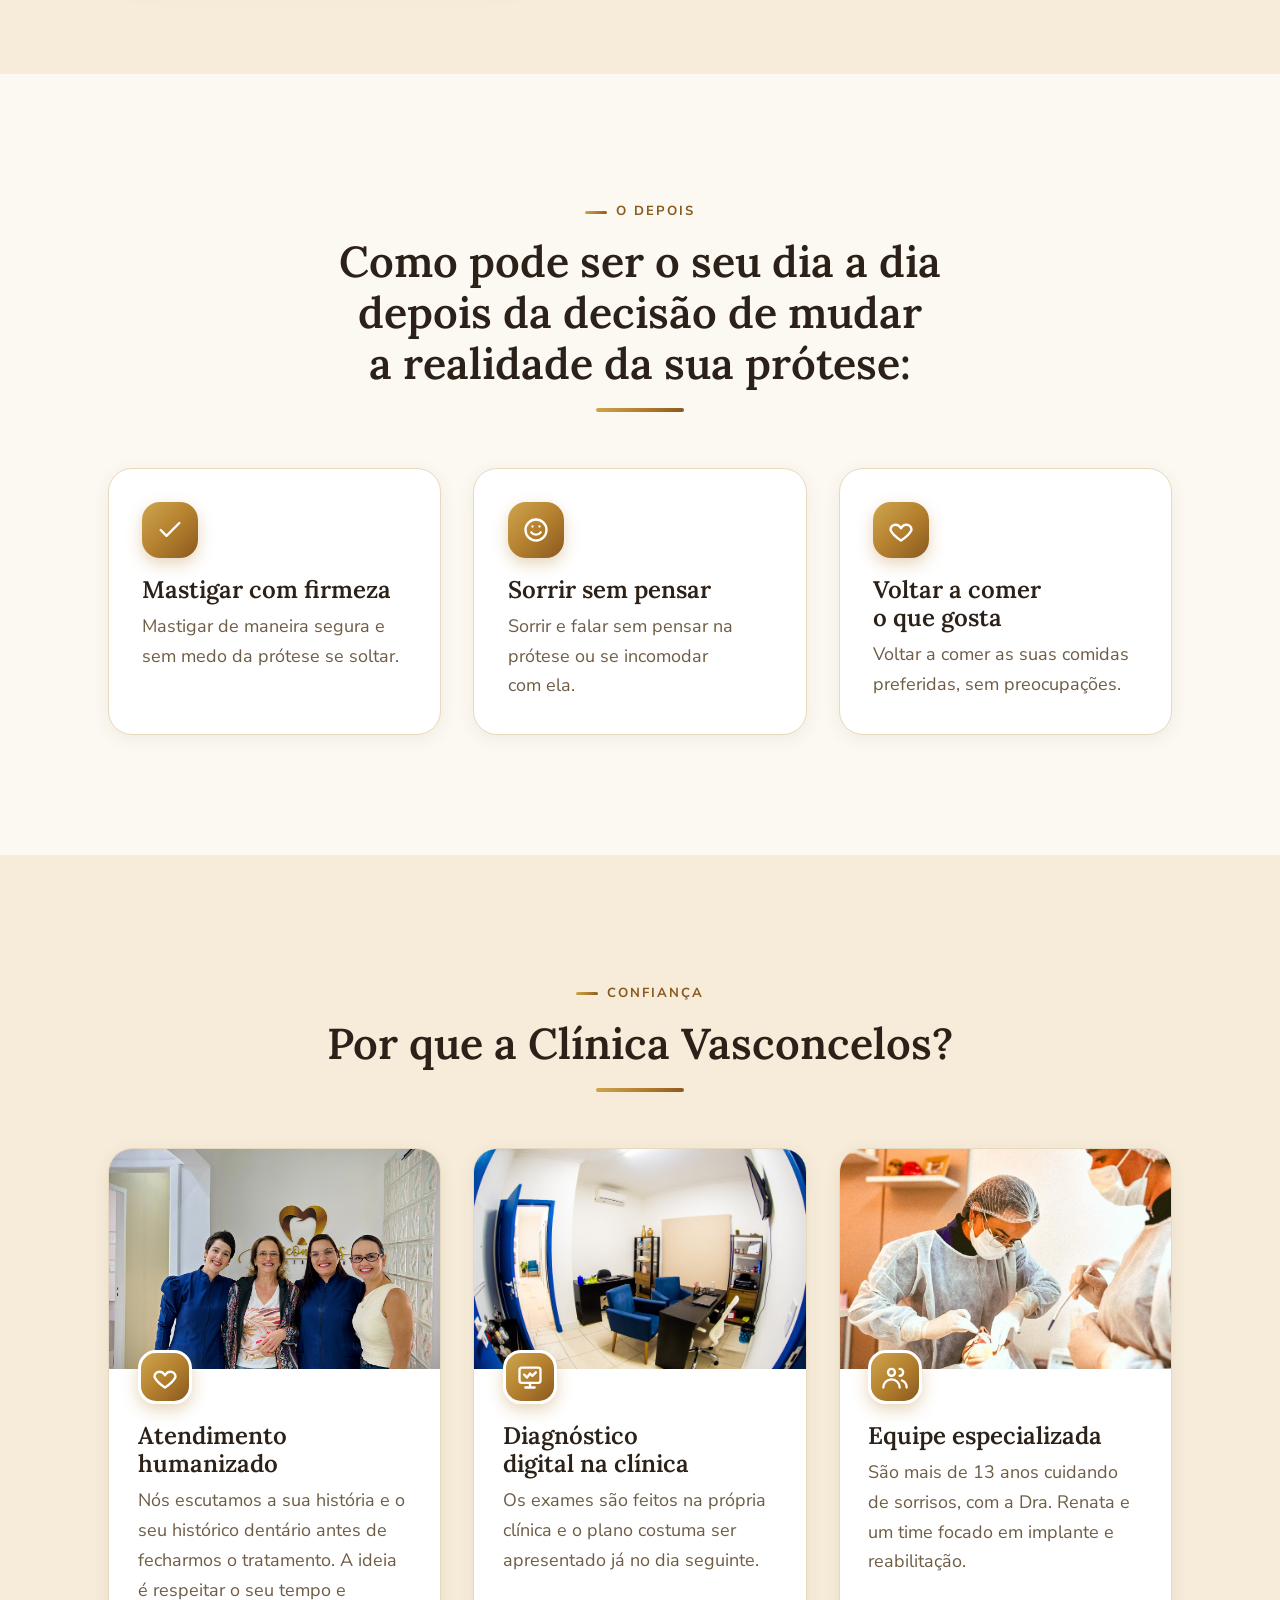
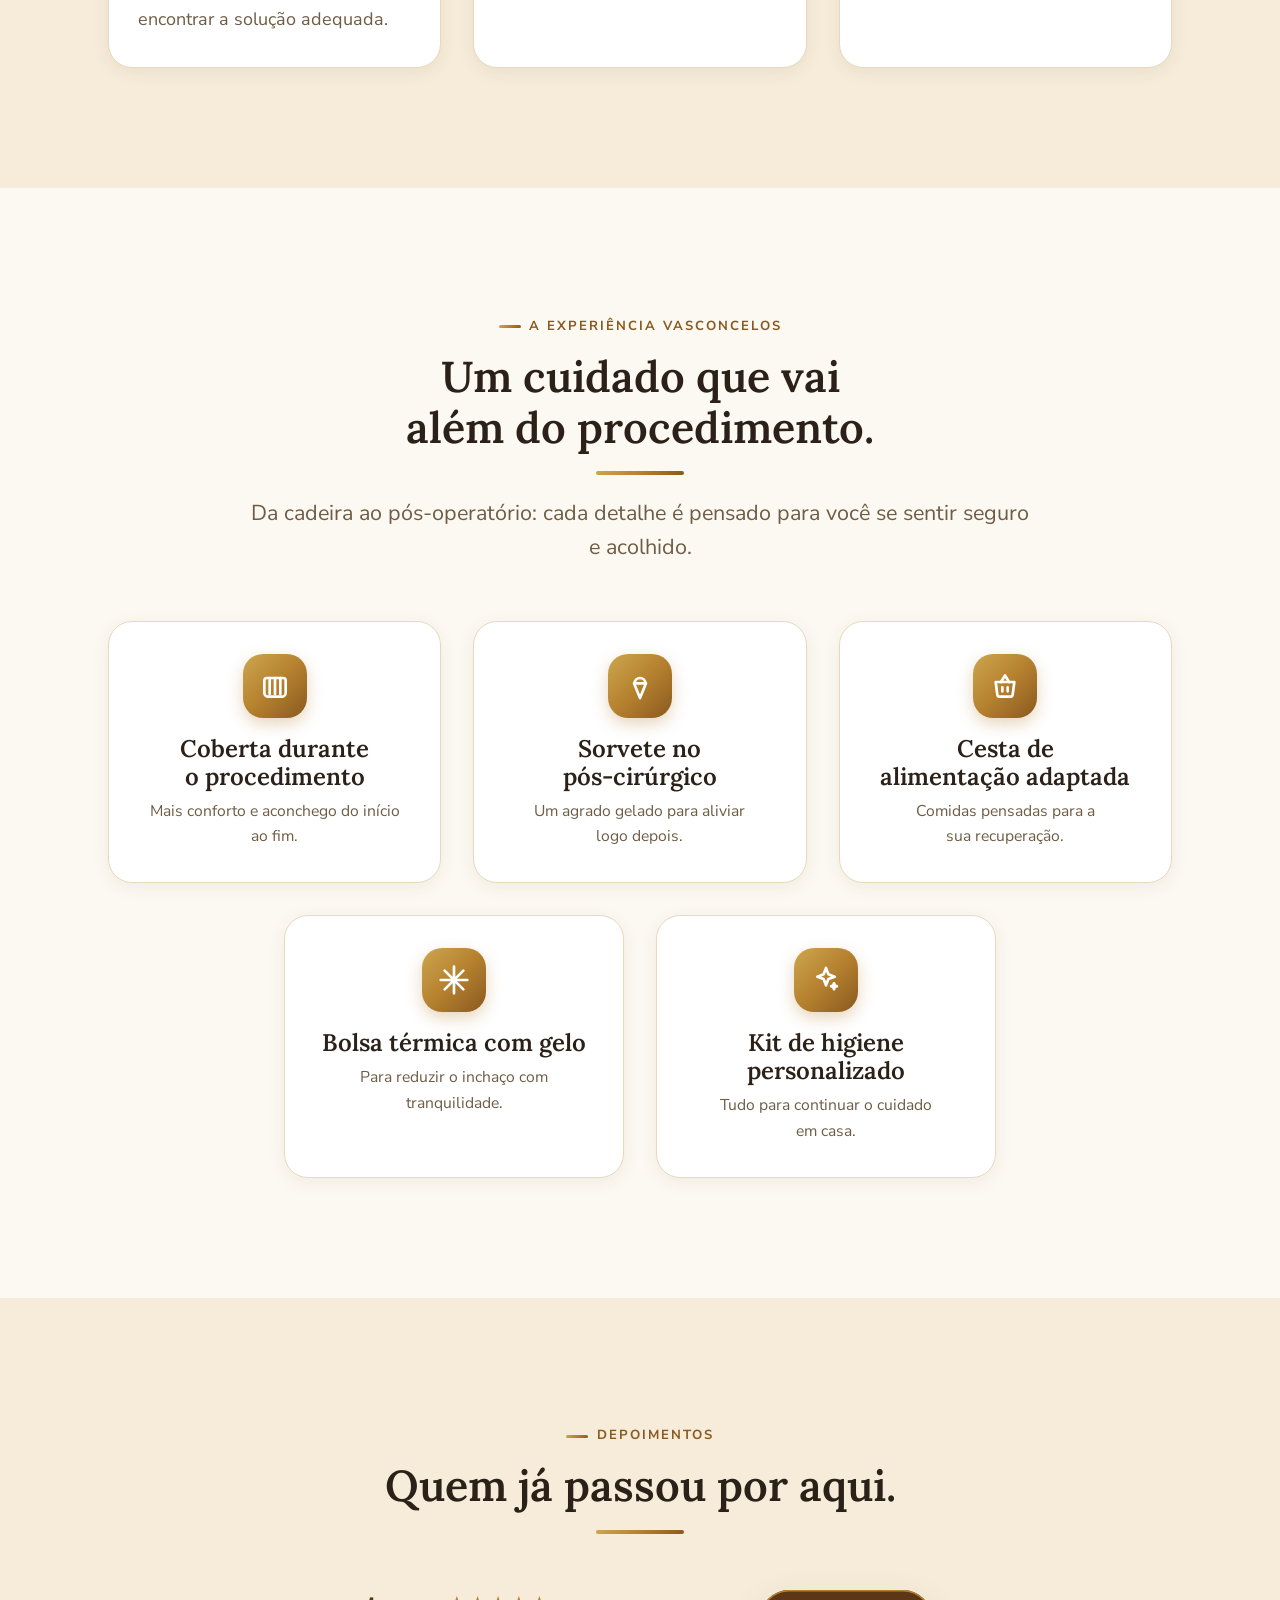
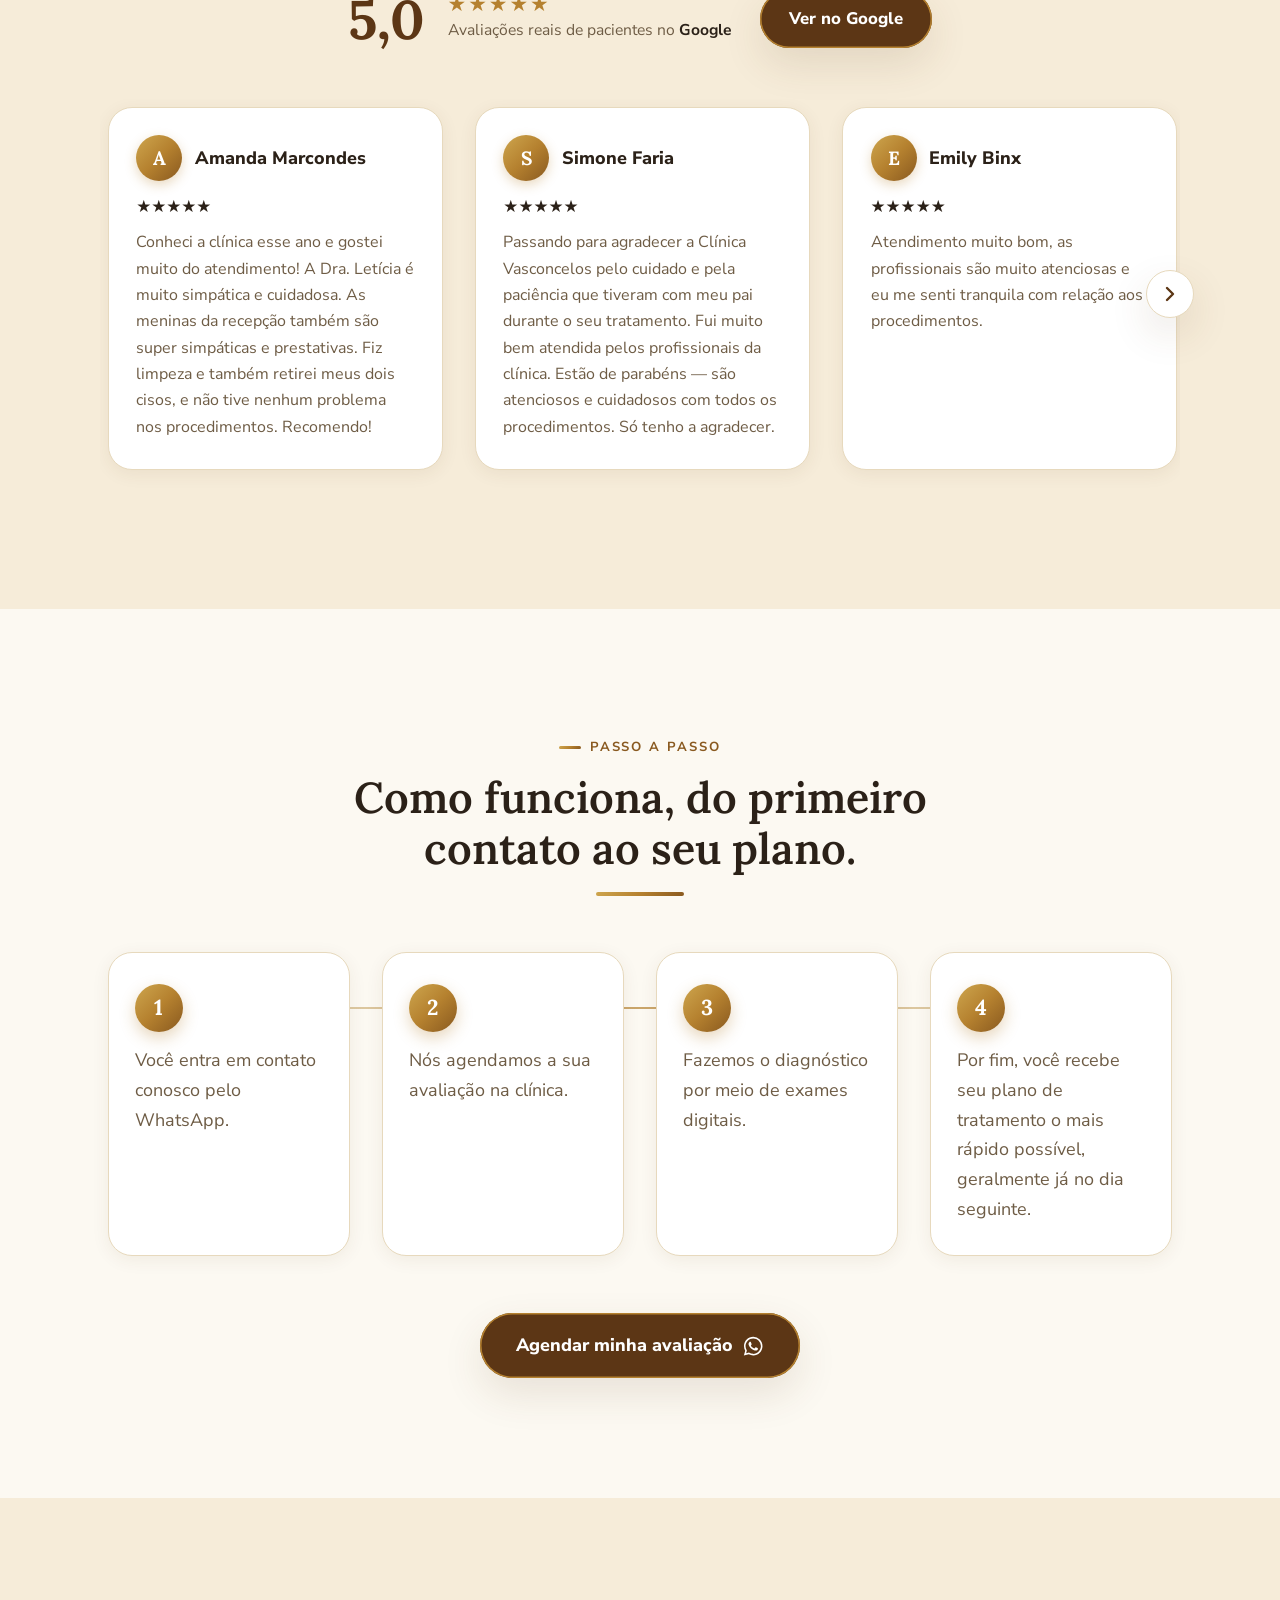
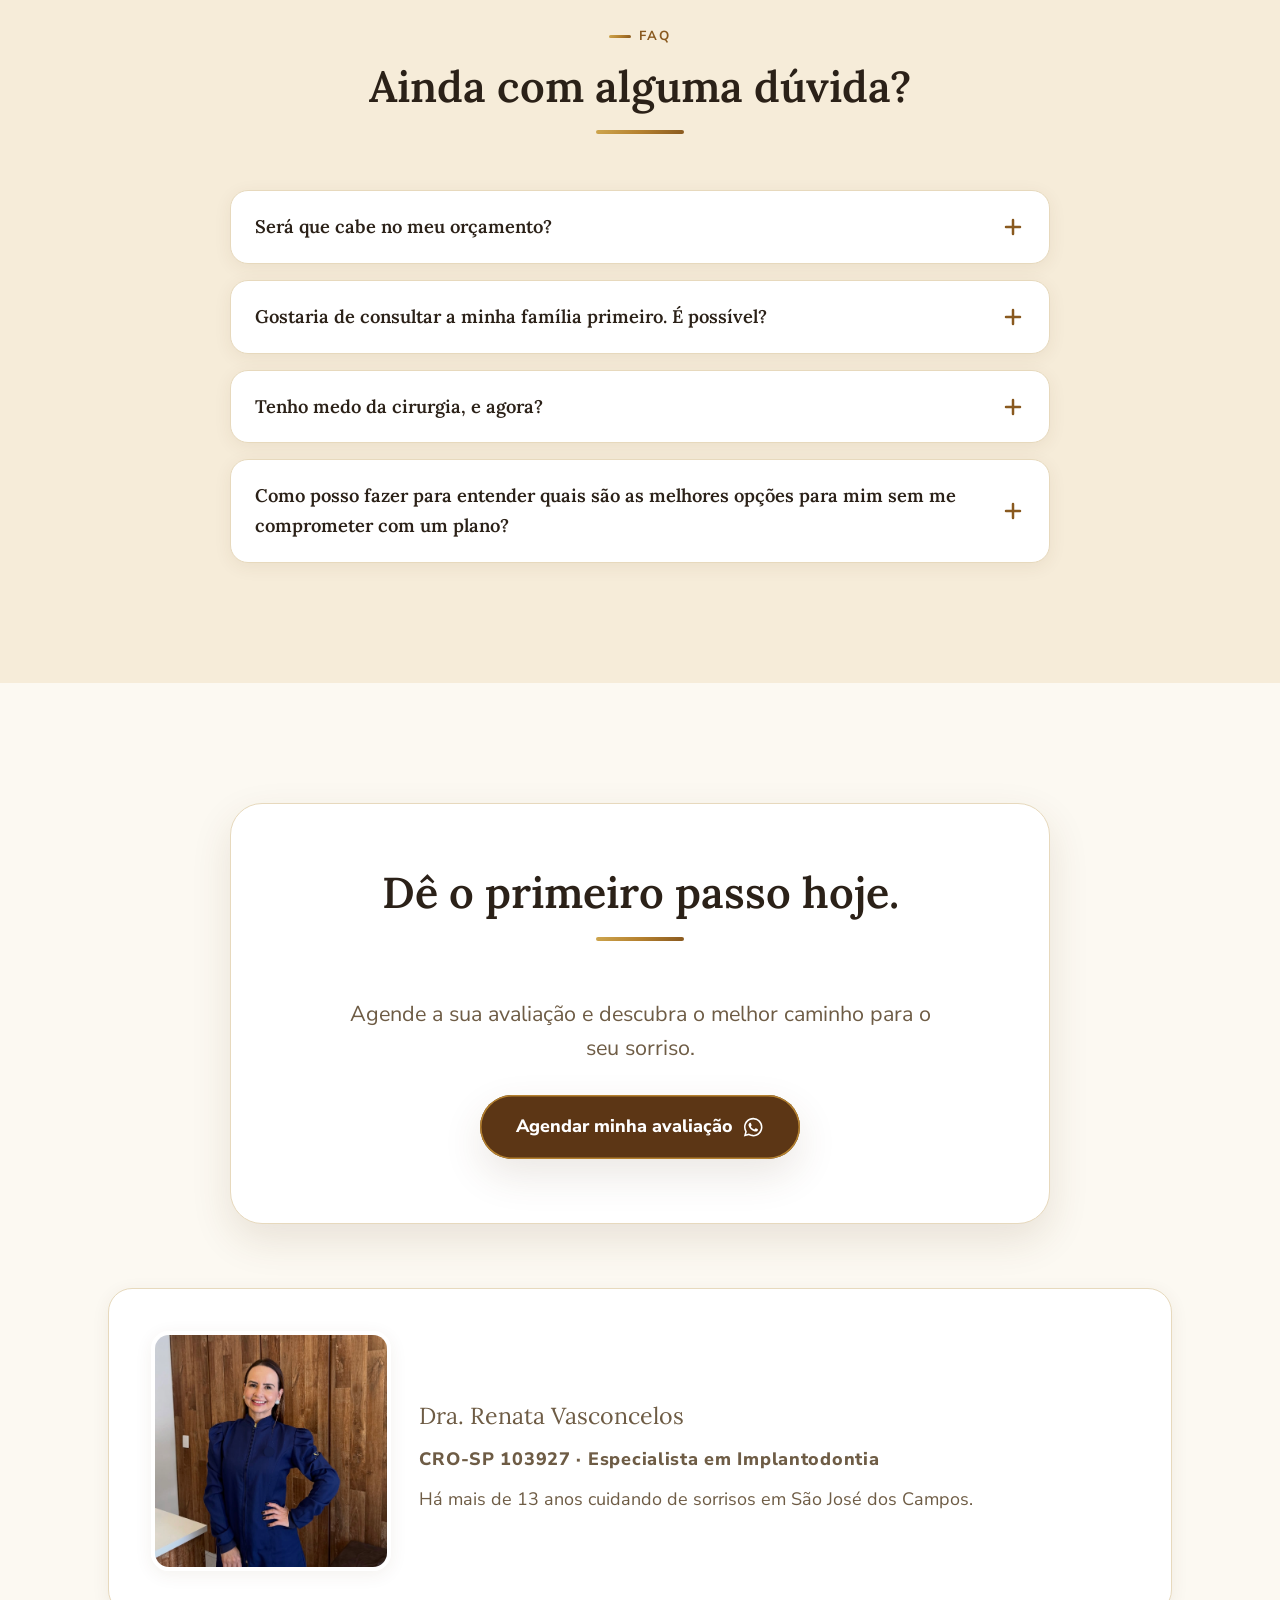
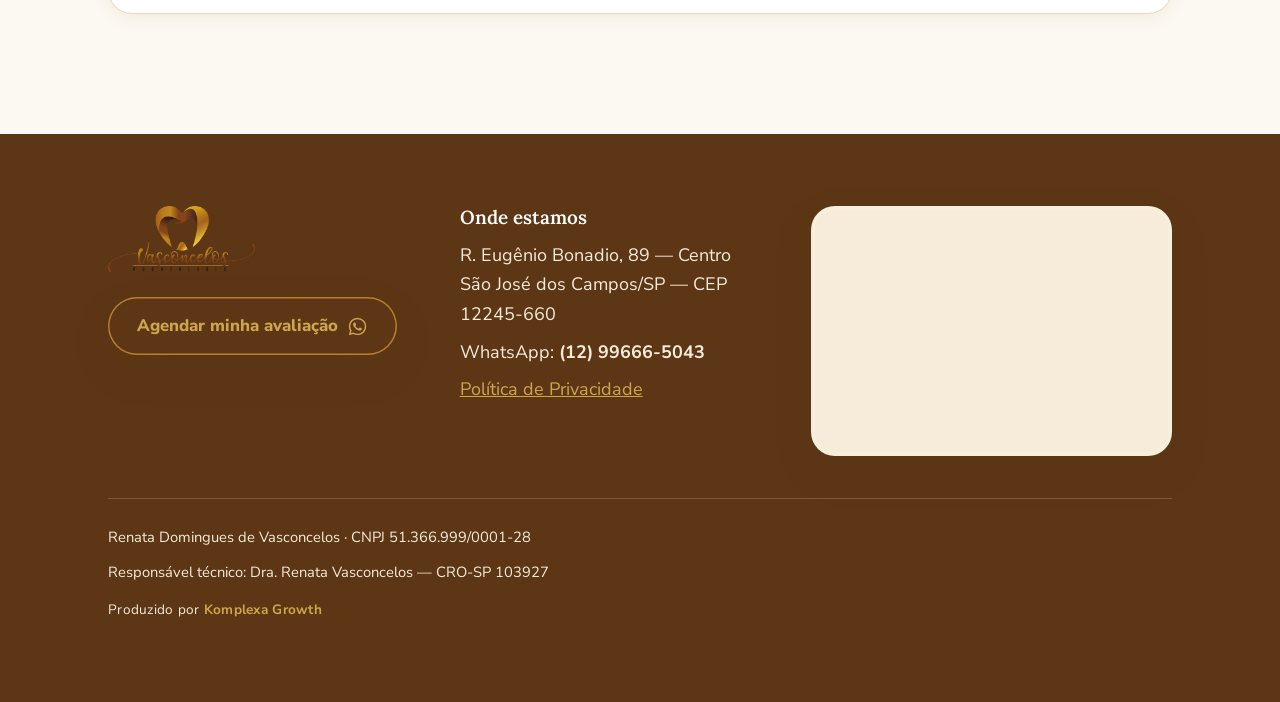
==== commit b2d7a94c: "Atualiza LP: textos revisados, fotos reais, layout e conversao - Revisao completa de copy (hero, dob" ====
--- a/index.html
+++ b/index.html
@@ -17,8 +17,11 @@
   <meta property="og:locale" content="pt_BR">
   <meta property="og:url" content="https://SEU-DOMINIO.com.br/">
 
-  <!-- Favicon (derivar do ícone dente-coração da logo) -->
-  <link rel="icon" type="image/svg+xml" href="assets/favicon.svg">
+  <!-- Favicon (ícone dente-coração da logo) -->
+  <link rel="icon" href="assets/favicon.ico" sizes="any">
+  <link rel="icon" type="image/png" sizes="32x32" href="assets/favicon-32.png">
+  <link rel="icon" type="image/png" sizes="512x512" href="assets/favicon-512.png">
+  <link rel="apple-touch-icon" href="assets/apple-touch-icon.png">
 
   <!-- Fontes (§5): Lora (títulos) + Nunito Sans (corpo/labels), display=swap -->
   <link rel="preconnect" href="https://fonts.googleapis.com">
@@ -69,7 +72,7 @@
         <img src="assets/logo.png" alt="Clínica Vasconcelos Odontologia" width="223" height="100">
       </a>
       <a class="btn btn--primary" data-cta="header"
-         href="#agendar" data-open-form>
+         href="https://form.komplexagrowth.com/f/vasconcelos-odontologia-implantes" target="_blank" rel="noopener">
         <span class="header__cta-text">Agendar avaliação</span>
         <svg class="btn__icon" viewBox="0 0 24 24" fill="currentColor" aria-hidden="true"><path d="M19.05 4.91A9.82 9.82 0 0 0 12.04 2C6.58 2 2.13 6.45 2.13 11.91c0 1.75.46 3.45 1.32 4.95L2 22l5.25-1.38a9.9 9.9 0 0 0 4.79 1.22h.01c5.46 0 9.91-4.45 9.91-9.91 0-2.65-1.03-5.14-2.91-7.02ZM12.04 20.15c-1.48 0-2.93-.4-4.2-1.15l-.3-.18-3.12.82.83-3.04-.2-.31a8.18 8.18 0 0 1-1.26-4.38c0-4.54 3.7-8.24 8.25-8.24 2.2 0 4.27.86 5.83 2.42a8.2 8.2 0 0 1 2.41 5.83c0 4.54-3.7 8.41-8.25 8.41Zm4.52-6.16c-.25-.12-1.47-.72-1.69-.81-.23-.08-.39-.12-.56.13-.16.25-.64.81-.79.97-.14.17-.29.19-.54.06-.25-.12-1.05-.39-1.99-1.23-.74-.66-1.23-1.47-1.38-1.72-.14-.25-.01-.38.11-.51.11-.11.25-.29.37-.43.13-.14.17-.25.25-.41.08-.17.04-.31-.02-.43-.06-.12-.56-1.34-.76-1.84-.2-.48-.41-.42-.56-.43h-.48c-.17 0-.43.06-.66.31-.23.25-.86.85-.86 2.07 0 1.22.89 2.4 1.01 2.56.12.17 1.75 2.67 4.23 3.74.59.26 1.05.41 1.41.52.59.19 1.13.16 1.56.1.48-.07 1.47-.6 1.68-1.18.21-.58.21-1.07.14-1.18-.06-.11-.22-.17-.47-.29Z"/></svg>
       </a>
@@ -83,23 +86,27 @@
       <div class="container hero__grid">
         <div class="hero__copy reveal">
           <p class="eyebrow">Implantes &amp; Reabilitação Oral</p>
-          <h1 class="hero__title">Voltar a sorrir, mastigar e se sentir bem de novo.</h1>
-          <p class="lead hero__sub">Reabilitação com implantes dentários em São José dos Campos. Diagnóstico digital, equipe especializada e um cuidado que começa antes da cirurgia e continua depois dela.</p>
+          <h1 class="hero__title">Voltar a sorrir, mastigar e se sentir bem.</h1>
+          <p class="lead hero__sub">Reabilitação com implantes dentários em São José dos Campos. Diagnóstico digital, com equipe especializada e um cuidado que começa antes do procedimento e continua no pós-cirúrgico.</p>
           <a class="btn btn--primary btn--lg" data-cta="hero"
-             href="#agendar" data-open-form>
+             href="https://form.komplexagrowth.com/f/vasconcelos-odontologia-implantes" target="_blank" rel="noopener">
             Agendar minha avaliação
             <svg class="btn__icon" viewBox="0 0 24 24" fill="currentColor" aria-hidden="true"><path d="M19.05 4.91A9.82 9.82 0 0 0 12.04 2C6.58 2 2.13 6.45 2.13 11.91c0 1.75.46 3.45 1.32 4.95L2 22l5.25-1.38a9.9 9.9 0 0 0 4.79 1.22h.01c5.46 0 9.91-4.45 9.91-9.91 0-2.65-1.03-5.14-2.91-7.02ZM12.04 20.15c-1.48 0-2.93-.4-4.2-1.15l-.3-.18-3.12.82.83-3.04-.2-.31a8.18 8.18 0 0 1-1.26-4.38c0-4.54 3.7-8.24 8.25-8.24 2.2 0 4.27.86 5.83 2.42a8.2 8.2 0 0 1 2.41 5.83c0 4.54-3.7 8.41-8.25 8.41Zm4.52-6.16c-.25-.12-1.47-.72-1.69-.81-.23-.08-.39-.12-.56.13-.16.25-.64.81-.79.97-.14.17-.29.19-.54.06-.25-.12-1.05-.39-1.99-1.23-.74-.66-1.23-1.47-1.38-1.72-.14-.25-.01-.38.11-.51.11-.11.25-.29.37-.43.13-.14.17-.25.25-.41.08-.17.04-.31-.02-.43-.06-.12-.56-1.34-.76-1.84-.2-.48-.41-.42-.56-.43h-.48c-.17 0-.43.06-.66.31-.23.25-.86.85-.86 2.07 0 1.22.89 2.4 1.01 2.56.12.17 1.75 2.67 4.23 3.74.59.26 1.05.41 1.41.52.59.19 1.13.16 1.56.1.48-.07 1.47-.6 1.68-1.18.21-.58.21-1.07.14-1.18-.06-.11-.22-.17-.47-.29Z"/></svg>
           </a>
-          <p class="hero__trust">
-            <span>+13 anos de clínica</span>
-            <span class="dot" aria-hidden="true"></span>
-            <span>Referência regional em implantes e reabilitação oral</span>
-          </p>
+          <ul class="hero__badges">
+            <li class="trust-badge">
+              <span class="trust-badge__icon" aria-hidden="true"><svg viewBox="0 0 24 24" fill="none" stroke="currentColor" stroke-width="2" stroke-linecap="round" stroke-linejoin="round"><circle cx="12" cy="12" r="9"/><path d="M12 7.5V12l3 2"/></svg></span>
+              <span class="trust-badge__text"><strong>Mais de 13 anos</strong>de clínica</span>
+            </li>
+            <li class="trust-badge">
+              <span class="trust-badge__icon" aria-hidden="true"><svg viewBox="0 0 24 24" fill="none" stroke="currentColor" stroke-width="2" stroke-linecap="round" stroke-linejoin="round"><circle cx="12" cy="8" r="5"/><path d="M8.5 12.6 7 21l5-2.6L17 21l-1.5-8.4"/></svg></span>
+              <span class="trust-badge__text"><strong>Referência regional</strong>em implantes e reabilitação oral</span>
+            </li>
+          </ul>
         </div>
         <figure class="hero__media reveal">
-          <!-- [PLACEHOLDER] pessoa 50–65 anos sorrindo com naturalidade -->
-          <img src="assets/img/hero.svg" width="1200" height="1400"
-               alt="Pessoa entre 50 e 65 anos sorrindo com naturalidade">
+          <img src="assets/img/hero.jpg" width="1170" height="1396"
+               alt="Dra. Renata Vasconcelos, cirurgiã-dentista da Clínica Vasconcelos, sorrindo">
         </figure>
       </div>
     </section>
@@ -109,16 +116,16 @@
       <div class="container">
         <div class="identify reveal">
           <figure class="identify__photo">
-            <img src="assets/img/paciente-2.svg" width="900" height="1100" loading="lazy"
-                 alt="Paciente acolhido na Clínica Vasconcelos">
+            <img src="assets/img/identify.png" width="1537" height="1023" loading="lazy"
+                 alt="Paciente sorrindo segurando uma prótese dentária">
           </figure>
           <div class="identify__text">
             <div class="section__head">
-              <h2>Conviver com uma prótese que solta não precisa ser pra sempre.</h2>
+              <h2>Conviver com prótese solta não é uma condição com a qual você precisa se acostumar para o resto da vida.</h2>
               <hr class="divider">
             </div>
-            <p class="identify__body">Evitar certos alimentos. Segurar o sorriso na hora da foto. Sentir a prótese se mexer no meio de uma conversa. Aos poucos, abrir mão de coisas simples que davam prazer.</p>
-            <p class="identify__close">Se você se reconhece nisso, existe um caminho — e ele é mais perto do que parece.</p>
+            <p class="identify__body">Evitar certos alimentos. Segurar o sorriso na hora da foto. Sentir a prótese se mexer no meio de uma conversa. Essas são dores silenciosas que muitas vezes fazem parte do dia a dia.</p>
+            <p class="identify__close">Se você se reconhece nisso, existe uma solução e um caminho mais próximo do que imagina.</p>
           </div>
         </div>
       </div>
@@ -129,24 +136,24 @@
       <div class="container">
         <div class="section__head reveal">
           <p class="eyebrow">O depois</p>
-          <h2>Como pode ser o seu dia a dia depois.</h2>
+          <h2>Como pode ser o seu dia a dia depois da decisão de mudar a realidade da sua&nbsp;prótese:</h2>
           <hr class="divider">
         </div>
         <ul class="cards cards--3">
           <li class="card reveal">
             <span class="card__icon" aria-hidden="true"><svg viewBox="0 0 24 24" fill="none" stroke="currentColor" stroke-width="2" stroke-linecap="round" stroke-linejoin="round"><path d="M20 6 9 17l-5-5"/></svg></span>
             <h3>Mastigar com firmeza</h3>
-            <p>Mastigar com firmeza e segurança, sem medo.</p>
+            <p>Mastigar de maneira segura e sem medo da prótese se soltar.</p>
           </li>
           <li class="card reveal">
             <span class="card__icon" aria-hidden="true"><svg viewBox="0 0 24 24" fill="none" stroke="currentColor" stroke-width="2" stroke-linecap="round" stroke-linejoin="round"><circle cx="12" cy="12" r="9"/><path d="M8 14s1.5 2 4 2 4-2 4-2"/><path d="M9 9h.01M15 9h.01"/></svg></span>
             <h3>Sorrir sem pensar</h3>
-            <p>Sorrir e falar sem pensar na prótese.</p>
+            <p>Sorrir e falar sem pensar na prótese ou se incomodar com ela.</p>
           </li>
           <li class="card reveal">
             <span class="card__icon" aria-hidden="true"><svg viewBox="0 0 24 24" fill="none" stroke="currentColor" stroke-width="2" stroke-linecap="round" stroke-linejoin="round"><path d="M12 21s-7-4.5-9-9a4.5 4.5 0 0 1 8.3-2.4l.7 1 .7-1A4.5 4.5 0 0 1 21 12c-2 4.5-9 9-9 9Z"/></svg></span>
             <h3>Voltar a comer o que gosta</h3>
-            <p>Voltar a comer o que você gosta.</p>
+            <p>Voltar a comer as suas comidas preferidas, sem preocupações.</p>
           </li>
         </ul>
       </div>
@@ -157,32 +164,32 @@
       <div class="container">
         <div class="section__head reveal">
           <p class="eyebrow">Confiança</p>
-          <h2>Por que a Clínica Vasconcelos.</h2>
+          <h2>Por que a Clínica Vasconcelos?</h2>
           <hr class="divider">
         </div>
         <ul class="cards cards--3 cards--photo">
           <li class="card card--photo reveal">
-            <figure class="card__media"><img src="assets/img/reception.svg" width="1200" height="800" loading="lazy" alt="Recepção acolhedora da Clínica Vasconcelos"></figure>
+            <figure class="card__media"><img src="assets/img/humanizado.png" width="1200" height="1600" loading="lazy" alt="Atendimento humanizado na Clínica Vasconcelos"></figure>
             <div class="card__body">
               <span class="card__icon" aria-hidden="true"><svg viewBox="0 0 24 24" fill="none" stroke="currentColor" stroke-width="2" stroke-linecap="round" stroke-linejoin="round"><path d="M12 21s-7-4.5-9-9a4.5 4.5 0 0 1 8.3-2.4l.7 1 .7-1A4.5 4.5 0 0 1 21 12c-2 4.5-9 9-9 9Z"/></svg></span>
               <h3>Atendimento humanizado</h3>
-              <p>A gente escuta a história do seu dente antes de falar do tratamento. No seu tempo, sem julgamento.</p>
+              <p>Nós escutamos a sua história e o seu histórico dentário antes de fecharmos o tratamento. A ideia é respeitar o seu tempo e encontrar a solução adequada.</p>
             </div>
           </li>
           <li class="card card--photo reveal">
-            <figure class="card__media"><img src="assets/img/consultorio.svg" width="1200" height="800" loading="lazy" alt="Consultório com diagnóstico digital na clínica"></figure>
+            <figure class="card__media"><img src="assets/img/diagnostico.jpg" width="1600" height="1067" loading="lazy" alt="Consultório com diagnóstico digital na clínica"></figure>
             <div class="card__body">
               <span class="card__icon" aria-hidden="true"><svg viewBox="0 0 24 24" fill="none" stroke="currentColor" stroke-width="2" stroke-linecap="round" stroke-linejoin="round"><rect x="3" y="4" width="18" height="13" rx="2"/><path d="M8 21h8M12 17v4"/><path d="M7 10l2.5 2.5L12 9l2 2 3-3"/></svg></span>
               <h3>Diagnóstico digital na clínica</h3>
-              <p>Seus exames são feitos aqui mesmo, e o plano costuma ser apresentado já no dia seguinte.</p>
+              <p>Os exames são feitos na própria clínica e o plano costuma ser apresentado já no dia seguinte.</p>
             </div>
           </li>
           <li class="card card--photo reveal">
-            <figure class="card__media"><img src="assets/img/equipe.svg" width="1200" height="800" loading="lazy" alt="Equipe especializada da Clínica Vasconcelos"></figure>
+            <figure class="card__media"><img src="assets/img/equipe.jpg" width="960" height="1280" loading="lazy" alt="Equipe especializada da Clínica Vasconcelos durante um procedimento"></figure>
             <div class="card__body">
               <span class="card__icon" aria-hidden="true"><svg viewBox="0 0 24 24" fill="none" stroke="currentColor" stroke-width="2" stroke-linecap="round" stroke-linejoin="round"><circle cx="9" cy="8" r="3"/><path d="M2 21a7 7 0 0 1 14 0"/><path d="M16 5a3 3 0 0 1 0 6M22 21a6.5 6.5 0 0 0-4-6"/></svg></span>
               <h3>Equipe especializada</h3>
-              <p>Mais de 13 anos cuidando de sorrisos, com a Dra. Renata e um time focado em implante e reabilitação.</p>
+              <p>São mais de 13 anos cuidando de sorrisos, com a Dra. Renata e um time focado em implante e reabilitação.</p>
             </div>
           </li>
         </ul>
@@ -196,28 +203,33 @@
           <p class="eyebrow">A experiência Vasconcelos</p>
           <h2>Um cuidado que vai além do procedimento.</h2>
           <hr class="divider">
-          <p class="lead">Da cadeira ao pós-operatório, cada detalhe é pensado pra você se sentir seguro e acolhido.</p>
-        </div>
-        <ul class="exp__grid reveal">
-          <li class="exp__item">
-            <img src="assets/img/exp-1.svg" width="600" height="600" loading="lazy" alt="Coberta oferecida ao paciente durante o procedimento">
-            <span class="exp__label"><svg viewBox="0 0 24 24" fill="none" stroke="currentColor" stroke-width="2.5" stroke-linecap="round" stroke-linejoin="round" aria-hidden="true"><path d="M20 6 9 17l-5-5"/></svg>Coberta durante o procedimento</span>
-          </li>
-          <li class="exp__item">
-            <img src="assets/img/exp-2.webp" width="800" height="800" loading="lazy" alt="Sorvete servido em copo personalizado da Clínica Vasconcelos no pós-cirúrgico">
-            <span class="exp__label"><svg viewBox="0 0 24 24" fill="none" stroke="currentColor" stroke-width="2.5" stroke-linecap="round" stroke-linejoin="round" aria-hidden="true"><path d="M20 6 9 17l-5-5"/></svg>Sorvete no pós-cirúrgico</span>
-          </li>
-          <li class="exp__item">
-            <img src="assets/img/exp-3.svg" width="600" height="600" loading="lazy" alt="Cesta de alimentação adaptada para a recuperação">
-            <span class="exp__label"><svg viewBox="0 0 24 24" fill="none" stroke="currentColor" stroke-width="2.5" stroke-linecap="round" stroke-linejoin="round" aria-hidden="true"><path d="M20 6 9 17l-5-5"/></svg>Cesta de alimentação adaptada pra recuperação</span>
-          </li>
-          <li class="exp__item">
-            <img src="assets/img/exp-4.svg" width="600" height="600" loading="lazy" alt="Bolsa térmica com gelo para o pós-operatório">
-            <span class="exp__label"><svg viewBox="0 0 24 24" fill="none" stroke="currentColor" stroke-width="2.5" stroke-linecap="round" stroke-linejoin="round" aria-hidden="true"><path d="M20 6 9 17l-5-5"/></svg>Bolsa térmica com gelo</span>
-          </li>
-          <li class="exp__item">
-            <img src="assets/img/exp-5.webp" width="800" height="800" loading="lazy" alt="Sacola-presente personalizada da Clínica Vasconcelos com o kit de higiene">
-            <span class="exp__label"><svg viewBox="0 0 24 24" fill="none" stroke="currentColor" stroke-width="2.5" stroke-linecap="round" stroke-linejoin="round" aria-hidden="true"><path d="M20 6 9 17l-5-5"/></svg>Kit de higiene personalizado</span>
+          <p class="lead">Da cadeira ao pós-operatório: cada detalhe é pensado para você se sentir seguro e acolhido.</p>
+        </div>
+        <ul class="exp__cards reveal">
+          <li class="exp-card">
+            <span class="exp-card__icon" aria-hidden="true"><svg viewBox="0 0 24 24" fill="none" stroke="currentColor" stroke-width="2" stroke-linecap="round" stroke-linejoin="round"><path d="M4 8a2 2 0 0 1 2-2h12a2 2 0 0 1 2 2v9a3 3 0 0 1-3 3H7a3 3 0 0 1-3-3V8Z"/><path d="M8 6v12M12 6v12M16 6v12"/></svg></span>
+            <h3>Coberta durante o procedimento</h3>
+            <p>Mais conforto e aconchego do início ao fim.</p>
+          </li>
+          <li class="exp-card">
+            <span class="exp-card__icon" aria-hidden="true"><svg viewBox="0 0 24 24" fill="none" stroke="currentColor" stroke-width="2" stroke-linecap="round" stroke-linejoin="round"><path d="M8 10a4 4 0 1 1 8 0"/><path d="M7.5 10h9L12 21 7.5 10Z"/></svg></span>
+            <h3>Sorvete no pós-cirúrgico</h3>
+            <p>Um agrado gelado para aliviar logo depois.</p>
+          </li>
+          <li class="exp-card">
+            <span class="exp-card__icon" aria-hidden="true"><svg viewBox="0 0 24 24" fill="none" stroke="currentColor" stroke-width="2" stroke-linecap="round" stroke-linejoin="round"><path d="M5 9h14l-1.2 9.2a2 2 0 0 1-2 1.8H8.2a2 2 0 0 1-2-1.8L5 9Z"/><path d="M9 9 12 4l3 5"/><path d="M10 13v3M14 13v3"/></svg></span>
+            <h3>Cesta de alimentação adaptada</h3>
+            <p>Comidas pensadas para a sua recuperação.</p>
+          </li>
+          <li class="exp-card">
+            <span class="exp-card__icon" aria-hidden="true"><svg viewBox="0 0 24 24" fill="none" stroke="currentColor" stroke-width="2" stroke-linecap="round" stroke-linejoin="round"><path d="M12 2v20M2 12h20M5 5l14 14M19 5 5 19"/></svg></span>
+            <h3>Bolsa térmica com gelo</h3>
+            <p>Para reduzir o inchaço com tranquilidade.</p>
+          </li>
+          <li class="exp-card">
+            <span class="exp-card__icon" aria-hidden="true"><svg viewBox="0 0 24 24" fill="none" stroke="currentColor" stroke-width="2" stroke-linecap="round" stroke-linejoin="round"><path d="M12 3l1.8 4.7L18.5 9.5l-4.7 1.8L12 16l-1.8-4.7L5.5 9.5l4.7-1.8L12 3Z"/><path d="M18 14.5l.6 1.6 1.6.6-1.6.6-.6 1.6-.6-1.6-1.6-.6 1.6-.6.6-1.6Z"/></svg></span>
+            <h3>Kit de higiene personalizado</h3>
+            <p>Tudo para continuar o cuidado em casa.</p>
           </li>
         </ul>
       </div>
@@ -227,20 +239,88 @@
     <section class="section section--warm section--center">
       <div class="container">
         <div class="section__head reveal">
-          <p class="eyebrow">Reputação</p>
+          <p class="eyebrow">Depoimentos</p>
           <h2>Quem já passou por aqui.</h2>
           <hr class="divider">
         </div>
-        <!-- TODO: embutir o widget de avaliações do Google quando houver config.
-             Depois, complementar com 1–2 depoimentos específicos de implante. -->
-        <div class="reviews__widget reveal">
-          <figure class="reviews__photo">
-            <img src="assets/img/sorriso.svg" width="800" height="800" loading="lazy" alt="Sorriso natural após reabilitação">
-          </figure>
-          <div class="reviews__body">
-            <p><strong>Widget de avaliações do Google</strong> entra aqui.</p>
-            <p>Reputação ao vivo, atualizada automaticamente.</p>
-          </div>
+        <div class="reviews__summary reveal">
+          <span class="reviews__score">5,0</span>
+          <span class="reviews__summary-text">
+            <span class="reviews__stars" role="img" aria-label="5 de 5 estrelas">★★★★★</span>
+            <span class="reviews__count">Avaliações reais de pacientes no <strong>Google</strong></span>
+          </span>
+          <a class="btn btn--primary reviews__cta" data-cta="reviews"
+             href="https://www.google.com/maps/search/?api=1&amp;query=Cl%C3%ADnica%20Vasconcelos%20Odontologia%20S%C3%A3o%20Jos%C3%A9%20dos%20Campos"
+             target="_blank" rel="noopener">
+            Ver no Google
+          </a>
+        </div>
+
+        <div class="reviews__carousel reveal">
+          <button class="reviews__nav reviews__nav--prev" type="button" aria-label="Ver avaliações anteriores" data-reviews-prev>
+            <svg viewBox="0 0 24 24" fill="none" stroke="currentColor" stroke-width="2.4" stroke-linecap="round" stroke-linejoin="round" aria-hidden="true"><path d="M15 6l-6 6 6 6"/></svg>
+          </button>
+          <div class="reviews__track" data-reviews-track>
+            <article class="review">
+              <div class="review__head">
+                <span class="review__avatar" aria-hidden="true">A</span>
+                <div><p class="review__name">Amanda Marcondes</p></div>
+              </div>
+              <span class="review__stars" role="img" aria-label="5 de 5 estrelas">★★★★★</span>
+              <p class="review__text">Conheci a clínica esse ano e gostei muito do atendimento! A Dra. Letícia é muito simpática e cuidadosa. As meninas da recepção também são super simpáticas e prestativas. Fiz limpeza e também retirei meus dois cisos, e não tive nenhum problema nos procedimentos. Recomendo!</p>
+            </article>
+            <article class="review">
+              <div class="review__head">
+                <span class="review__avatar" aria-hidden="true">S</span>
+                <div><p class="review__name">Simone Faria</p></div>
+              </div>
+              <span class="review__stars" role="img" aria-label="5 de 5 estrelas">★★★★★</span>
+              <p class="review__text">Passando para agradecer a Clínica Vasconcelos pelo cuidado e pela paciência que tiveram com meu pai durante o seu tratamento. Fui muito bem atendida pelos profissionais da clínica. Estão de parabéns — são atenciosos e cuidadosos com todos os procedimentos. Só tenho a agradecer.</p>
+            </article>
+            <article class="review">
+              <div class="review__head">
+                <span class="review__avatar" aria-hidden="true">E</span>
+                <div><p class="review__name">Emily Binx</p></div>
+              </div>
+              <span class="review__stars" role="img" aria-label="5 de 5 estrelas">★★★★★</span>
+              <p class="review__text">Atendimento muito bom, as profissionais são muito atenciosas e eu me senti tranquila com relação aos procedimentos.</p>
+            </article>
+            <article class="review">
+              <div class="review__head">
+                <span class="review__avatar" aria-hidden="true">K</span>
+                <div><p class="review__name">Kesia Ribeiro</p></div>
+              </div>
+              <span class="review__stars" role="img" aria-label="5 de 5 estrelas">★★★★★</span>
+              <p class="review__text">Atendimento e tratamento excelente, profissionais dedicados e atenciosos, super recomendo.</p>
+            </article>
+            <article class="review">
+              <div class="review__head">
+                <span class="review__avatar" aria-hidden="true">A</span>
+                <div><p class="review__name">Angelica Ferreira</p></div>
+              </div>
+              <span class="review__stars" role="img" aria-label="5 de 5 estrelas">★★★★★</span>
+              <p class="review__text">Ótimo atendimento! Fui atendida pela Dra. Emily, maravilhosa e muito simpática. Muito atenciosa e cuidadosa. Excelente dentista!!</p>
+            </article>
+            <article class="review">
+              <div class="review__head">
+                <span class="review__avatar" aria-hidden="true">A</span>
+                <div><p class="review__name">Agnaldo Couto</p></div>
+              </div>
+              <span class="review__stars" role="img" aria-label="5 de 5 estrelas">★★★★★</span>
+              <p class="review__text">Atendimento de primeira!!! A Dra. foi muito atenciosa, resolveu todos os meus problemas.</p>
+            </article>
+            <article class="review">
+              <div class="review__head">
+                <span class="review__avatar" aria-hidden="true">T</span>
+                <div><p class="review__name">Taís Vasconcelos</p></div>
+              </div>
+              <span class="review__stars" role="img" aria-label="5 de 5 estrelas">★★★★★</span>
+              <p class="review__text">O espaço é incrível e a Dra. Renata é uma excelente profissional. Espaço maravilhoso e todos muito atenciosos, amei!</p>
+            </article>
+          </div>
+          <button class="reviews__nav reviews__nav--next" type="button" aria-label="Ver próximas avaliações" data-reviews-next>
+            <svg viewBox="0 0 24 24" fill="none" stroke="currentColor" stroke-width="2.4" stroke-linecap="round" stroke-linejoin="round" aria-hidden="true"><path d="M9 6l6 6-6 6"/></svg>
+          </button>
         </div>
       </div>
     </section>
@@ -254,14 +334,14 @@
           <hr class="divider">
         </div>
         <ol class="steps">
-          <li class="step reveal"><span class="step__num" aria-hidden="true"></span><p>Você fala com a gente pelo WhatsApp.</p></li>
-          <li class="step reveal"><span class="step__num" aria-hidden="true"></span><p>Agenda sua avaliação na clínica.</p></li>
-          <li class="step reveal"><span class="step__num" aria-hidden="true"></span><p>Faz o diagnóstico com exames digitais.</p></li>
-          <li class="step reveal"><span class="step__num" aria-hidden="true"></span><p>Recebe seu plano de tratamento, normalmente já no dia seguinte.</p></li>
+          <li class="step reveal"><span class="step__num" aria-hidden="true"></span><p>Você entra em contato conosco pelo WhatsApp.</p></li>
+          <li class="step reveal"><span class="step__num" aria-hidden="true"></span><p>Nós agendamos a sua avaliação na clínica.</p></li>
+          <li class="step reveal"><span class="step__num" aria-hidden="true"></span><p>Fazemos o diagnóstico por meio de exames digitais.</p></li>
+          <li class="step reveal"><span class="step__num" aria-hidden="true"></span><p>Por fim, você recebe seu plano de tratamento o mais rápido possível, geralmente já no dia seguinte.</p></li>
         </ol>
         <div class="steps__cta reveal">
           <a class="btn btn--primary btn--lg" data-cta="como-funciona"
-             href="#agendar" data-open-form>
+             href="https://form.komplexagrowth.com/f/vasconcelos-odontologia-implantes" target="_blank" rel="noopener">
             Agendar minha avaliação
             <svg class="btn__icon" viewBox="0 0 24 24" fill="currentColor" aria-hidden="true"><path d="M19.05 4.91A9.82 9.82 0 0 0 12.04 2C6.58 2 2.13 6.45 2.13 11.91c0 1.75.46 3.45 1.32 4.95L2 22l5.25-1.38a9.9 9.9 0 0 0 4.79 1.22h.01c5.46 0 9.91-4.45 9.91-9.91 0-2.65-1.03-5.14-2.91-7.02ZM12.04 20.15c-1.48 0-2.93-.4-4.2-1.15l-.3-.18-3.12.82.83-3.04-.2-.31a8.18 8.18 0 0 1-1.26-4.38c0-4.54 3.7-8.24 8.25-8.24 2.2 0 4.27.86 5.83 2.42a8.2 8.2 0 0 1 2.41 5.83c0 4.54-3.7 8.41-8.25 8.41Zm4.52-6.16c-.25-.12-1.47-.72-1.69-.81-.23-.08-.39-.12-.56.13-.16.25-.64.81-.79.97-.14.17-.29.19-.54.06-.25-.12-1.05-.39-1.99-1.23-.74-.66-1.23-1.47-1.38-1.72-.14-.25-.01-.38.11-.51.11-.11.25-.29.37-.43.13-.14.17-.25.25-.41.08-.17.04-.31-.02-.43-.06-.12-.56-1.34-.76-1.84-.2-.48-.41-.42-.56-.43h-.48c-.17 0-.43.06-.66.31-.23.25-.86.85-.86 2.07 0 1.22.89 2.4 1.01 2.56.12.17 1.75 2.67 4.23 3.74.59.26 1.05.41 1.41.52.59.19 1.13.16 1.56.1.48-.07 1.47-.6 1.68-1.18.21-.58.21-1.07.14-1.18-.06-.11-.22-.17-.47-.29Z"/></svg>
           </a>
@@ -284,34 +364,34 @@
               <svg class="faq__icon" viewBox="0 0 24 24" fill="none" stroke="currentColor" stroke-width="2.5" stroke-linecap="round" aria-hidden="true"><path d="M12 5v14M5 12h14"/></svg>
             </button>
             <div class="faq__a" id="faq1" role="region" aria-labelledby="faq1-q">
-              <div class="faq__a-inner">Cada caso é único. Na avaliação, a gente monta o plano e as condições junto com você, com calma.</div>
+              <div class="faq__a-inner">Cada caso é único. Por isso, na avaliação, nós montamos o plano e as condições juntamente com você.</div>
             </div>
           </div>
           <div class="faq__item">
             <button class="faq__q" aria-expanded="false" aria-controls="faq2" id="faq2-q">
-              Quero conversar com a minha família antes.
+              Gostaria de consultar a minha família primeiro. É possível?
               <svg class="faq__icon" viewBox="0 0 24 24" fill="none" stroke="currentColor" stroke-width="2.5" stroke-linecap="round" aria-hidden="true"><path d="M12 5v14M5 12h14"/></svg>
             </button>
             <div class="faq__a" id="faq2" role="region" aria-labelledby="faq2-q">
-              <div class="faq__a-inner">Pode trazer quem você quiser na consulta. A decisão é sua — a gente só ajuda a deixar tudo claro.</div>
+              <div class="faq__a-inner">Pode trazer quem você quiser na consulta. A decisão é sua — nós estamos aqui justamente para te ajudar a deixar tudo claro e mostrar as suas melhores opções.</div>
             </div>
           </div>
           <div class="faq__item">
             <button class="faq__q" aria-expanded="false" aria-controls="faq3" id="faq3-q">
-              Tenho medo da cirurgia.
+              Tenho medo da cirurgia, e agora?
               <svg class="faq__icon" viewBox="0 0 24 24" fill="none" stroke="currentColor" stroke-width="2.5" stroke-linecap="round" aria-hidden="true"><path d="M12 5v14M5 12h14"/></svg>
             </button>
             <div class="faq__a" id="faq3" role="region" aria-labelledby="faq3-q">
-              <div class="faq__a-inner">A gente entende. Por isso cuidamos de cada etapa, do conforto durante o procedimento ao acompanhamento no pós.</div>
+              <div class="faq__a-inner">Nós entendemos. Por isso, cuidamos de cada etapa, do conforto durante o procedimento ao acompanhamento no pós.</div>
             </div>
           </div>
           <div class="faq__item">
             <button class="faq__q" aria-expanded="false" aria-controls="faq4" id="faq4-q">
-              Só quero entender minhas opções.
+              Como posso fazer para entender quais são as melhores opções para mim sem me comprometer com um plano?
               <svg class="faq__icon" viewBox="0 0 24 24" fill="none" stroke="currentColor" stroke-width="2.5" stroke-linecap="round" aria-hidden="true"><path d="M12 5v14M5 12h14"/></svg>
             </button>
             <div class="faq__a" id="faq4" role="region" aria-labelledby="faq4-q">
-              <div class="faq__a-inner">A avaliação serve exatamente pra isso.</div>
+              <div class="faq__a-inner">A avaliação inicial surge exatamente com a ideia de identificarmos o que te incomoda para, então, sugerirmos a melhor solução.</div>
             </div>
           </div>
         </div>
@@ -326,20 +406,18 @@
             <h2>Dê o primeiro passo hoje.</h2>
             <hr class="divider">
           </div>
-          <p class="lead">Agende sua avaliação e descubra o melhor caminho pro seu sorriso.</p>
+          <p class="lead">Agende a sua avaliação e descubra o melhor caminho para o seu sorriso.</p>
           <a class="btn btn--primary btn--lg" data-cta="final"
-             href="#agendar" data-open-form>
+             href="https://form.komplexagrowth.com/f/vasconcelos-odontologia-implantes" target="_blank" rel="noopener">
             Agendar minha avaliação
             <svg class="btn__icon" viewBox="0 0 24 24" fill="currentColor" aria-hidden="true"><path d="M19.05 4.91A9.82 9.82 0 0 0 12.04 2C6.58 2 2.13 6.45 2.13 11.91c0 1.75.46 3.45 1.32 4.95L2 22l5.25-1.38a9.9 9.9 0 0 0 4.79 1.22h.01c5.46 0 9.91-4.45 9.91-9.91 0-2.65-1.03-5.14-2.91-7.02ZM12.04 20.15c-1.48 0-2.93-.4-4.2-1.15l-.3-.18-3.12.82.83-3.04-.2-.31a8.18 8.18 0 0 1-1.26-4.38c0-4.54 3.7-8.24 8.25-8.24 2.2 0 4.27.86 5.83 2.42a8.2 8.2 0 0 1 2.41 5.83c0 4.54-3.7 8.41-8.25 8.41Zm4.52-6.16c-.25-.12-1.47-.72-1.69-.81-.23-.08-.39-.12-.56.13-.16.25-.64.81-.79.97-.14.17-.29.19-.54.06-.25-.12-1.05-.39-1.99-1.23-.74-.66-1.23-1.47-1.38-1.72-.14-.25-.01-.38.11-.51.11-.11.25-.29.37-.43.13-.14.17-.25.25-.41.08-.17.04-.31-.02-.43-.06-.12-.56-1.34-.76-1.84-.2-.48-.41-.42-.56-.43h-.48c-.17 0-.43.06-.66.31-.23.25-.86.85-.86 2.07 0 1.22.89 2.4 1.01 2.56.12.17 1.75 2.67 4.23 3.74.59.26 1.05.41 1.41.52.59.19 1.13.16 1.56.1.48-.07 1.47-.6 1.68-1.18.21-.58.21-1.07.14-1.18-.06-.11-.22-.17-.47-.29Z"/></svg>
           </a>
-          <p class="final__micro">Costumamos responder rápido.</p>
         </div>
 
         <!-- Bloco de autoridade (§4/§9 conformidade) -->
         <div class="authority reveal">
           <figure class="authority__photo">
-            <!-- [PLACEHOLDER foto Dra. Renata] -->
-            <img src="assets/img/doctor.svg" width="800" height="800" loading="lazy"
+            <img src="assets/img/hero.jpg" width="1170" height="1396" loading="lazy"
                  alt="Dra. Renata Vasconcelos, cirurgiã-dentista responsável pela clínica">
           </figure>
           <div>
@@ -358,17 +436,16 @@
       <div class="footer__grid">
         <div class="footer__col footer__brand">
           <div class="footer__logo"><img src="assets/logo.png" alt="Clínica Vasconcelos Odontologia" width="223" height="100"></div>
-          <p class="footer__micro">Costumamos responder rápido.</p>
           <a class="btn btn--primary" data-cta="footer-btn"
-             href="#agendar" data-open-form>
-            Falar no WhatsApp
+             href="https://form.komplexagrowth.com/f/vasconcelos-odontologia-implantes" target="_blank" rel="noopener">
+            Agendar minha avaliação
             <svg class="btn__icon" viewBox="0 0 24 24" fill="currentColor" aria-hidden="true"><path d="M19.05 4.91A9.82 9.82 0 0 0 12.04 2C6.58 2 2.13 6.45 2.13 11.91c0 1.75.46 3.45 1.32 4.95L2 22l5.25-1.38a9.9 9.9 0 0 0 4.79 1.22h.01c5.46 0 9.91-4.45 9.91-9.91 0-2.65-1.03-5.14-2.91-7.02ZM12.04 20.15c-1.48 0-2.93-.4-4.2-1.15l-.3-.18-3.12.82.83-3.04-.2-.31a8.18 8.18 0 0 1-1.26-4.38c0-4.54 3.7-8.24 8.25-8.24 2.2 0 4.27.86 5.83 2.42a8.2 8.2 0 0 1 2.41 5.83c0 4.54-3.7 8.41-8.25 8.41Zm4.52-6.16c-.25-.12-1.47-.72-1.69-.81-.23-.08-.39-.12-.56.13-.16.25-.64.81-.79.97-.14.17-.29.19-.54.06-.25-.12-1.05-.39-1.99-1.23-.74-.66-1.23-1.47-1.38-1.72-.14-.25-.01-.38.11-.51.11-.11.25-.29.37-.43.13-.14.17-.25.25-.41.08-.17.04-.31-.02-.43-.06-.12-.56-1.34-.76-1.84-.2-.48-.41-.42-.56-.43h-.48c-.17 0-.43.06-.66.31-.23.25-.86.85-.86 2.07 0 1.22.89 2.4 1.01 2.56.12.17 1.75 2.67 4.23 3.74.59.26 1.05.41 1.41.52.59.19 1.13.16 1.56.1.48-.07 1.47-.6 1.68-1.18.21-.58.21-1.07.14-1.18-.06-.11-.22-.17-.47-.29Z"/></svg>
           </a>
         </div>
         <div class="footer__col footer__nap">
           <h3>Onde estamos</h3>
           <p>R. Eugênio Bonadio, 89 — Centro<br>São José dos Campos/SP — CEP 12245-660</p>
-          <p>WhatsApp: <a class="plain" href="#agendar" data-open-form data-cta="footer">(12) 99666-5043</a></p>
+          <p>WhatsApp: <a class="plain" href="https://form.komplexagrowth.com/f/vasconcelos-odontologia-implantes" target="_blank" rel="noopener" data-cta="footer">(12) 99666-5043</a></p>
           <p><a href="politica-de-privacidade.html">Política de Privacidade</a></p>
         </div>
         <div class="footer__col footer__mapcol">
@@ -389,14 +466,14 @@
   </footer>
 
   <!-- Botão flutuante de WhatsApp (§7 obrigatório) -->
-  <a class="wa-float" data-cta="float" aria-label="Falar no WhatsApp"
-     href="#agendar" data-open-form>
+  <a class="wa-float" data-cta="float" aria-label="Agendar minha avaliação"
+     href="https://form.komplexagrowth.com/f/vasconcelos-odontologia-implantes" target="_blank" rel="noopener">
     <svg viewBox="0 0 24 24" fill="currentColor" aria-hidden="true"><path d="M19.05 4.91A9.82 9.82 0 0 0 12.04 2C6.58 2 2.13 6.45 2.13 11.91c0 1.75.46 3.45 1.32 4.95L2 22l5.25-1.38a9.9 9.9 0 0 0 4.79 1.22h.01c5.46 0 9.91-4.45 9.91-9.91 0-2.65-1.03-5.14-2.91-7.02ZM12.04 20.15c-1.48 0-2.93-.4-4.2-1.15l-.3-.18-3.12.82.83-3.04-.2-.31a8.18 8.18 0 0 1-1.26-4.38c0-4.54 3.7-8.24 8.25-8.24 2.2 0 4.27.86 5.83 2.42a8.2 8.2 0 0 1 2.41 5.83c0 4.54-3.7 8.41-8.25 8.41Zm4.52-6.16c-.25-.12-1.47-.72-1.69-.81-.23-.08-.39-.12-.56.13-.16.25-.64.81-.79.97-.14.17-.29.19-.54.06-.25-.12-1.05-.39-1.99-1.23-.74-.66-1.23-1.47-1.38-1.72-.14-.25-.01-.38.11-.51.11-.11.25-.29.37-.43.13-.14.17-.25.25-.41.08-.17.04-.31-.02-.43-.06-.12-.56-1.34-.76-1.84-.2-.48-.41-.42-.56-.43h-.48c-.17 0-.43.06-.66.31-.23.25-.86.85-.86 2.07 0 1.22.89 2.4 1.01 2.56.12.17 1.75 2.67 4.23 3.74.59.26 1.05.41 1.41.52.59.19 1.13.16 1.56.1.48-.07 1.47-.6 1.68-1.18.21-.58.21-1.07.14-1.18-.06-.11-.22-.17-.47-.29Z"/></svg>
   </a>
 
   <!-- Barra de CTA fixa no rodapé da viewport (SÓ mobile) -->
-  <a class="mobile-bar" data-cta="mobile-bar" aria-label="Agendar avaliação pelo WhatsApp"
-     href="#agendar" data-open-form>
+  <a class="mobile-bar" data-cta="mobile-bar" aria-label="Agendar minha avaliação"
+     href="https://form.komplexagrowth.com/f/vasconcelos-odontologia-implantes" target="_blank" rel="noopener">
     <svg viewBox="0 0 24 24" fill="currentColor" aria-hidden="true"><path d="M19.05 4.91A9.82 9.82 0 0 0 12.04 2C6.58 2 2.13 6.45 2.13 11.91c0 1.75.46 3.45 1.32 4.95L2 22l5.25-1.38a9.9 9.9 0 0 0 4.79 1.22h.01c5.46 0 9.91-4.45 9.91-9.91 0-2.65-1.03-5.14-2.91-7.02ZM12.04 20.15c-1.48 0-2.93-.4-4.2-1.15l-.3-.18-3.12.82.83-3.04-.2-.31a8.18 8.18 0 0 1-1.26-4.38c0-4.54 3.7-8.24 8.25-8.24 2.2 0 4.27.86 5.83 2.42a8.2 8.2 0 0 1 2.41 5.83c0 4.54-3.7 8.41-8.25 8.41Zm4.52-6.16c-.25-.12-1.47-.72-1.69-.81-.23-.08-.39-.12-.56.13-.16.25-.64.81-.79.97-.14.17-.29.19-.54.06-.25-.12-1.05-.39-1.99-1.23-.74-.66-1.23-1.47-1.38-1.72-.14-.25-.01-.38.11-.51.11-.11.25-.29.37-.43.13-.14.17-.25.25-.41.08-.17.04-.31-.02-.43-.06-.12-.56-1.34-.76-1.84-.2-.48-.41-.42-.56-.43h-.48c-.17 0-.43.06-.66.31-.23.25-.86.85-.86 2.07 0 1.22.89 2.4 1.01 2.56.12.17 1.75 2.67 4.23 3.74.59.26 1.05.41 1.41.52.59.19 1.13.16 1.56.1.48-.07 1.47-.6 1.68-1.18.21-.58.21-1.07.14-1.18-.06-.11-.22-.17-.47-.29Z"/></svg>
     <span>Agendar minha avaliação</span>
   </a>
@@ -429,7 +506,6 @@
           Enviar no WhatsApp
           <svg class="btn__icon" viewBox="0 0 24 24" fill="currentColor" aria-hidden="true"><path d="M19.05 4.91A9.82 9.82 0 0 0 12.04 2C6.58 2 2.13 6.45 2.13 11.91c0 1.75.46 3.45 1.32 4.95L2 22l5.25-1.38a9.9 9.9 0 0 0 4.79 1.22h.01c5.46 0 9.91-4.45 9.91-9.91 0-2.65-1.03-5.14-2.91-7.02ZM12.04 20.15c-1.48 0-2.93-.4-4.2-1.15l-.3-.18-3.12.82.83-3.04-.2-.31a8.18 8.18 0 0 1-1.26-4.38c0-4.54 3.7-8.24 8.25-8.24 2.2 0 4.27.86 5.83 2.42a8.2 8.2 0 0 1 2.41 5.83c0 4.54-3.7 8.41-8.25 8.41Zm4.52-6.16c-.25-.12-1.47-.72-1.69-.81-.23-.08-.39-.12-.56.13-.16.25-.64.81-.79.97-.14.17-.29.19-.54.06-.25-.12-1.05-.39-1.99-1.23-.74-.66-1.23-1.47-1.38-1.72-.14-.25-.01-.38.11-.51.11-.11.25-.29.37-.43.13-.14.17-.25.25-.41.08-.17.04-.31-.02-.43-.06-.12-.56-1.34-.76-1.84-.2-.48-.41-.42-.56-.43h-.48c-.17 0-.43.06-.66.31-.23.25-.86.85-.86 2.07 0 1.22.89 2.4 1.01 2.56.12.17 1.75 2.67 4.23 3.74.59.26 1.05.41 1.41.52.59.19 1.13.16 1.56.1.48-.07 1.47-.6 1.68-1.18.21-.58.21-1.07.14-1.18-.06-.11-.22-.17-.47-.29Z"/></svg>
         </button>
-        <p class="lead-form__micro">Costumamos responder rápido.</p>
       </form>
     </div>
   </div>
--- a/style.css
+++ b/style.css
@@ -36,7 +36,8 @@
   --tap: 48px; /* alvo de toque mínimo */
   --maxw: 1160px;
   --gutter: clamp(1.25rem, 5vw, 3rem);
-  --section-y: clamp(3.5rem, 9vw, 6.5rem);
+  --section-y: clamp(4rem, 9.5vw, 7.5rem);
+  --card-gap: clamp(1.25rem, 2.6vw, 2rem);
 }
 
 /* ---------- Reset ---------- */
@@ -72,12 +73,13 @@
 }
 
 /* ---------- Tipografia ---------- */
-h1, h2, h3 { font-family: var(--font-display); font-weight: 600; line-height: 1.18; color: var(--text); }
+h1, h2, h3 { font-family: var(--font-display); font-weight: 600; line-height: 1.18; color: var(--text); text-wrap: balance; }
+p, .lead { text-wrap: pretty; }
 h1 { font-size: clamp(2.1rem, 6vw, 3.6rem); letter-spacing: -0.01em; }
 h2 { font-size: clamp(1.7rem, 4.4vw, 2.7rem); }
 h3 { font-size: clamp(1.25rem, 2.6vw, 1.5rem); }
 p { color: var(--text); }
-.lead { font-size: clamp(1.15rem, 2.4vw, 1.35rem); color: var(--text-muted); }
+.lead { font-size: clamp(1.15rem, 2.4vw, 1.35rem); line-height: 1.6; color: var(--text-muted); }
 
 .eyebrow {
   font-family: var(--font-body);
@@ -87,6 +89,7 @@
   font-size: 0.82rem;
   color: var(--gold-deep);      /* único dourado permitido em texto */
   display: inline-flex; align-items: center; gap: 0.55rem;
+  margin-bottom: 0.9rem;        /* respiro até o título (reset zera margens) */
 }
 /* "pílula" decorativa do eyebrow — toque acolhedor */
 .eyebrow::before {
@@ -99,9 +102,10 @@
 .container { width: 100%; max-width: var(--maxw); margin-inline: auto; padding-inline: var(--gutter); }
 .section { padding-block: var(--section-y); }
 .section--warm { background: var(--surface-warm); }
-.section__head { max-width: 780px; margin-bottom: clamp(2rem, 5vw, 3rem); }
+.section__head { max-width: 780px; margin-bottom: clamp(2.4rem, 5.5vw, 3.5rem); }
 .section--center .section__head { margin-inline: auto; text-align: center; }
 .section--center .section__head .divider { margin-inline: auto; }
+.section__head .lead { margin-top: 1.3rem; }
 
 /* divisor de marca: linha fina com gold-gradient sob títulos (§5) */
 .divider {
@@ -147,15 +151,40 @@
     radial-gradient(120% 90% at 100% 0%, rgba(206, 166, 78, 0.16) 0%, rgba(206, 166, 78, 0) 55%),
     var(--bg);
   padding-top: clamp(2.5rem, 6vw, 4rem);
-}
-.hero__grid { display: grid; gap: clamp(2rem, 5vw, 3.5rem); align-items: center; }
-.hero__title { margin-bottom: 1.1rem; }
-.hero__sub { margin-bottom: 1.8rem; max-width: 42ch; }
-.hero__trust {
-  display: flex; flex-wrap: wrap; gap: 0.5rem 1rem; align-items: center;
-  margin-top: 1.4rem; font-weight: 700; color: var(--text-muted); font-size: 0.98rem;
-}
-.hero__trust .dot { width: 6px; height: 6px; border-radius: 50%; background: var(--gold); }
+  padding-bottom: clamp(4rem, 10vw, 7.5rem);
+}
+.hero__grid { display: grid; gap: clamp(2.25rem, 5vw, 4rem); align-items: center; }
+.hero__title { margin-bottom: 1.25rem; }
+.hero__sub { margin-bottom: 2rem; max-width: 44ch; }
+.hero__badges {
+  display: grid; gap: 0.9rem;
+  grid-template-columns: 1fr;
+  margin-top: 2rem; padding-top: 1.7rem; border-top: 1px solid var(--border);
+}
+@media (min-width: 480px) { .hero__badges { grid-template-columns: 1fr 1fr; } }
+.trust-badge {
+  display: flex; align-items: center; gap: 0.85rem;
+  background: var(--surface); border: 1px solid var(--border);
+  border-radius: var(--radius-sm); padding: 0.85rem 1.15rem;
+  box-shadow: var(--shadow-sm);
+  transition: transform 0.2s ease, box-shadow 0.25s ease, border-color 0.25s ease;
+}
+.trust-badge:hover { transform: translateY(-3px); box-shadow: var(--shadow-md); border-color: var(--champagne); }
+.trust-badge__icon {
+  width: 44px; height: 44px; border-radius: 50%; flex: none;
+  display: grid; place-items: center; color: #fff; background: var(--gold-gradient);
+  box-shadow: 0 5px 14px rgba(181, 129, 47, 0.32);
+}
+.trust-badge__icon svg { width: 23px; height: 23px; }
+.trust-badge__text {
+  display: flex; flex-direction: column; gap: 0.1rem; line-height: 1.25;
+  font-size: 0.9rem; color: var(--text-muted); font-weight: 600;
+}
+.trust-badge__text strong {
+  font-family: var(--font-display); font-weight: 700;
+  font-size: 1.1rem; color: var(--primary); letter-spacing: -0.01em;
+  white-space: nowrap;
+}
 .hero__media {
   border-radius: var(--radius-lg); overflow: hidden; box-shadow: var(--shadow-md);
   border: 6px solid var(--surface); background: var(--surface-warm);
@@ -173,12 +202,12 @@
 }
 
 /* ---------- Cards genéricos (cantos bem arredondados, hover elevando) ---------- */
-.cards { display: grid; gap: 1.5rem; }
+.cards { display: grid; gap: var(--card-gap); }
 @media (min-width: 760px) { .cards--3 { grid-template-columns: repeat(3, 1fr); } }
 
 .card {
   background: var(--surface); border: 1px solid var(--border);
-  border-radius: var(--radius); padding: 1.9rem; box-shadow: var(--shadow-sm);
+  border-radius: var(--radius); padding: clamp(1.9rem, 2.6vw, 2.4rem); box-shadow: var(--shadow-sm);
   height: 100%;
   transition: transform 0.2s ease, box-shadow 0.25s ease, border-color 0.25s ease;
 }
@@ -214,63 +243,117 @@
 .identify__photo img { width: 100%; height: 100%; object-fit: cover; aspect-ratio: 9 / 11; }
 .identify__body { font-size: clamp(1.15rem, 2.6vw, 1.4rem); color: var(--text); max-width: 60ch; }
 .identify__close {
-  margin-top: 1.5rem; font-family: var(--font-display); font-size: clamp(1.25rem, 3vw, 1.7rem);
+  margin-top: 1.5rem; font-family: var(--font-display); font-size: clamp(1.15rem, 2.5vw, 1.45rem);
   color: var(--primary); max-width: 60ch;
 }
 @media (min-width: 860px) {
   .identify { grid-template-columns: 0.85fr 1.15fr; }
 }
-
-/* ---------- Experiência Vasconcelos (§5) — galeria generosa dos 5 mimos ---------- */
-.exp__grid { display: grid; gap: 1.4rem; grid-template-columns: 1fr; }
-@media (min-width: 560px) { .exp__grid { grid-template-columns: repeat(2, 1fr); } }
-@media (min-width: 960px) {
-  .exp__grid { grid-template-columns: repeat(6, 1fr); }
-  /* layout em mosaico: dois cards grandes + três menores */
-  .exp__item:nth-child(1) { grid-column: span 3; }
-  .exp__item:nth-child(2) { grid-column: span 3; }
-  .exp__item:nth-child(3),
-  .exp__item:nth-child(4),
-  .exp__item:nth-child(5) { grid-column: span 2; }
-}
-.exp__item {
+/* título da identificação um pouco menor p/ evitar "vida" órfão na última linha */
+.identify .section__head h2 { font-size: clamp(1.55rem, 3.7vw, 2.3rem); }
+
+/* ---------- Experiência Vasconcelos (§5) — cards de mimos com ícones ---------- */
+.exp__cards {
+  display: flex; flex-wrap: wrap; justify-content: center; gap: var(--card-gap);
+}
+.exp-card {
+  flex: 1 1 280px; max-width: 340px;
   background: var(--surface); border: 1px solid var(--border);
-  border-radius: var(--radius); overflow: hidden; box-shadow: var(--shadow-sm);
-  display: flex; flex-direction: column;
-  transition: transform 0.2s ease, box-shadow 0.25s ease;
-}
-.exp__item:hover { transform: translateY(-6px); box-shadow: var(--shadow-lift); }
-.exp__item img { aspect-ratio: 16 / 11; object-fit: cover; width: 100%; }
-@media (min-width: 960px) {
-  .exp__item:nth-child(3) img,
-  .exp__item:nth-child(4) img,
-  .exp__item:nth-child(5) img { aspect-ratio: 1 / 1; }
-}
-.exp__label {
-  padding: 1.05rem 1.2rem; font-weight: 700; font-size: 1rem; color: var(--text);
-  display: flex; gap: 0.6rem; align-items: flex-start;
-}
-.exp__label svg { width: 22px; height: 22px; color: var(--gold-deep); flex: none; margin-top: 2px; }
-
-/* ---------- Prova social (§6) — card de reputação acolhedor ---------- */
-.reviews__widget {
-  background: var(--surface); border: 1px solid var(--border);
-  border-radius: var(--radius-lg); overflow: hidden; box-shadow: var(--shadow-sm);
-  display: grid; gap: 0; text-align: left; color: var(--text-muted);
-  max-width: 940px; margin-inline: auto;
-}
-.reviews__photo { overflow: hidden; background: var(--surface-warm); }
-.reviews__photo img { width: 100%; height: 100%; object-fit: cover; aspect-ratio: 4 / 3; }
-.reviews__body { padding: clamp(1.8rem, 5vw, 3rem); display: grid; gap: 0.6rem; align-content: center; }
-.reviews__body strong { color: var(--text); }
-@media (min-width: 720px) { .reviews__widget { grid-template-columns: 0.9fr 1.1fr; } }
+  border-radius: var(--radius); padding: clamp(1.8rem, 2.5vw, 2.3rem);
+  box-shadow: var(--shadow-sm); text-align: center;
+  display: flex; flex-direction: column; align-items: center; gap: 0.45rem;
+  transition: transform 0.2s ease, box-shadow 0.25s ease, border-color 0.25s ease;
+}
+.exp-card:hover { transform: translateY(-6px); box-shadow: var(--shadow-lift); border-color: var(--champagne); }
+.exp-card__icon {
+  width: 64px; height: 64px; border-radius: 20px; margin-bottom: 0.6rem;
+  display: grid; place-items: center; color: #fff; background: var(--gold-gradient);
+  box-shadow: 0 6px 16px rgba(181, 129, 47, 0.32);
+}
+.exp-card__icon svg { width: 32px; height: 32px; }
+.exp-card p { color: var(--text-muted); font-size: 0.98rem; }
+
+/* ---------- Prova social (§6) — avaliações reais do Google ---------- */
+.reviews__summary {
+  display: flex; align-items: center; justify-content: center; flex-wrap: wrap;
+  gap: 0.6rem 1.4rem; margin-bottom: clamp(2.2rem, 4.5vw, 3.2rem);
+}
+.reviews__score {
+  font-family: var(--font-display); font-weight: 700; font-size: clamp(2.6rem, 6vw, 3.4rem);
+  color: var(--primary); line-height: 1;
+}
+.reviews__summary-text { display: flex; flex-direction: column; gap: 0.2rem; text-align: left; }
+.reviews__summary .reviews__stars { font-size: 1.3rem; }
+.reviews__count { color: var(--text-muted); font-size: 0.98rem; }
+.reviews__count strong { color: var(--text); }
+.reviews__cta { margin-left: 0.4rem; }
+.reviews__stars { color: var(--gold); letter-spacing: 2px; line-height: 1; }
+
+/* carrossel de avaliações */
+.reviews__carousel { position: relative; }
+.reviews__track {
+  display: flex; gap: var(--card-gap);
+  overflow-x: auto; scroll-snap-type: x mandatory;
+  scroll-behavior: smooth; scroll-padding: 0 var(--gutter);
+  padding: 0.5rem 0.5rem 1.2rem; margin: 0 -0.5rem;
+  -webkit-overflow-scrolling: touch; scrollbar-width: none;
+}
+.reviews__track::-webkit-scrollbar { display: none; }
+.review {
+  flex: 0 0 auto; width: min(88%, 360px); scroll-snap-align: center;
+  background: var(--surface); border: 1px solid var(--border); border-radius: var(--radius);
+  padding: 1.7rem 1.7rem 1.8rem; box-shadow: var(--shadow-sm); text-align: left;
+  transition: transform 0.2s ease, box-shadow 0.25s ease, border-color 0.25s ease;
+}
+@media (min-width: 640px) { .review { width: min(46%, 360px); } }
+@media (min-width: 980px) { .review { width: min(31.5%, 340px); } }
+.review:hover { transform: translateY(-4px); box-shadow: var(--shadow-md); border-color: var(--champagne); }
+/* setas de navegação */
+.reviews__nav {
+  position: absolute; top: 50%; transform: translateY(-50%); z-index: 2;
+  width: 48px; height: 48px; border-radius: 50%;
+  display: grid; place-items: center;
+  background: var(--surface); color: var(--primary);
+  border: 1px solid var(--border); box-shadow: var(--shadow-md);
+  transition: transform 0.18s ease, box-shadow 0.22s ease, background-color 0.2s ease, opacity 0.2s ease;
+}
+.reviews__nav:hover { background: var(--surface-warm); transform: translateY(-50%) scale(1.06); }
+.reviews__nav svg { width: 24px; height: 24px; }
+.reviews__nav--prev { left: -8px; }
+.reviews__nav--next { right: -8px; }
+.reviews__nav[disabled] { opacity: 0; pointer-events: none; }
+@media (min-width: 1240px) {
+  .reviews__nav--prev { left: -22px; }
+  .reviews__nav--next { right: -22px; }
+}
+@media (max-width: 560px) { .reviews__nav { display: none; } }
+.review__head { display: flex; align-items: center; gap: 0.8rem; margin-bottom: 0.7rem; }
+.review__avatar {
+  width: 46px; height: 46px; border-radius: 50%; flex: none;
+  display: grid; place-items: center; color: #fff;
+  font-family: var(--font-display); font-weight: 700; font-size: 1.2rem;
+  background: var(--gold-gradient); box-shadow: 0 4px 12px rgba(181, 129, 47, 0.3);
+}
+.review__name { font-weight: 800; color: var(--text); line-height: 1.2; }
+.review__meta { font-size: 0.85rem; color: var(--text-muted); }
+.review .review__stars { display: block; font-size: 1.05rem; margin-bottom: 0.55rem; }
+.review__text { color: var(--text-muted); font-size: 1rem; }
 
 /* ---------- Timeline / Como funciona (§7) ---------- */
-.steps { display: grid; gap: 1.5rem; counter-reset: step; }
-@media (min-width: 760px) { .steps { grid-template-columns: repeat(4, 1fr); } }
+.steps { display: grid; gap: var(--card-gap); counter-reset: step; position: relative; }
+@media (min-width: 760px) {
+  .steps { grid-template-columns: repeat(4, 1fr); }
+  /* conector de timeline: visível só nos vãos entre os cards, na altura dos números */
+  .steps::before {
+    content: ""; position: absolute; z-index: 0;
+    top: calc(1.9rem + 24px); left: 12.5%; right: 12.5%; height: 2px;
+    background: linear-gradient(90deg, var(--champagne), var(--gold) 50%, var(--champagne));
+    opacity: 0.7;
+  }
+}
 .step {
   background: var(--surface); border: 1px solid var(--border); border-radius: var(--radius);
-  padding: 1.8rem 1.5rem; box-shadow: var(--shadow-sm); position: relative;
+  padding: 1.9rem 1.6rem; box-shadow: var(--shadow-sm); position: relative; z-index: 1;
   transition: transform 0.2s ease, box-shadow 0.25s ease;
 }
 .step:hover { transform: translateY(-6px); box-shadow: var(--shadow-lift); }
@@ -282,7 +365,7 @@
 }
 .step__num::before { content: counter(step); }
 .step p { color: var(--text-muted); }
-.steps__cta { margin-top: 2.6rem; text-align: center; }
+.steps__cta { margin-top: clamp(2.6rem, 5vw, 3.6rem); text-align: center; }
 
 /* ---------- FAQ accordion (§8) ---------- */
 .faq { max-width: 820px; margin-inline: auto; display: grid; gap: 1rem; text-align: left; }
@@ -326,7 +409,7 @@
   border-radius: var(--radius-sm); overflow: hidden;
   border: 4px solid var(--surface); box-shadow: var(--shadow-sm); max-width: 240px;
 }
-.authority__photo img { width: 100%; height: auto; }
+.authority__photo img { width: 100%; height: 100%; object-fit: cover; object-position: 50% 12%; aspect-ratio: 1 / 1; }
 .authority__name { font-family: var(--font-display); font-size: 1.45rem; color: var(--primary); margin-bottom: 0.3rem; }
 .authority__cro { font-weight: 800; color: var(--gold-deep); letter-spacing: 0.04em; }
 .authority p { color: var(--text-muted); margin-top: 0.6rem; }
@@ -335,11 +418,11 @@
 /* ---------- Rodapé acolhedor (§5: fundo espresso, texto creme) ---------- */
 .footer { background: var(--primary); color: var(--surface-warm); padding-block: clamp(3rem, 7vw, 4.5rem); }
 .footer a { color: var(--gold-bright); }
-.footer__grid { display: grid; gap: 2.4rem; }
+.footer__grid { display: grid; gap: clamp(2.4rem, 4vw, 3.4rem); }
 @media (min-width: 720px) { .footer__grid { grid-template-columns: 1fr 1fr; } }
 @media (min-width: 1000px) { .footer__grid { grid-template-columns: 1fr 1fr 1.2fr; align-items: start; } }
 .footer__col { min-width: 0; }
-.footer__logo img { height: 66px; margin-bottom: 1.2rem; }
+.footer__logo img { height: 66px; width: auto; margin-bottom: 1.2rem; }
 .footer h3 { color: #fff; font-size: 1.18rem; margin-bottom: 0.8rem; }
 .footer p { color: var(--surface-warm); margin-bottom: 0.5rem; }
 .footer__micro { color: #E9DDC4; margin-bottom: 1.2rem; }
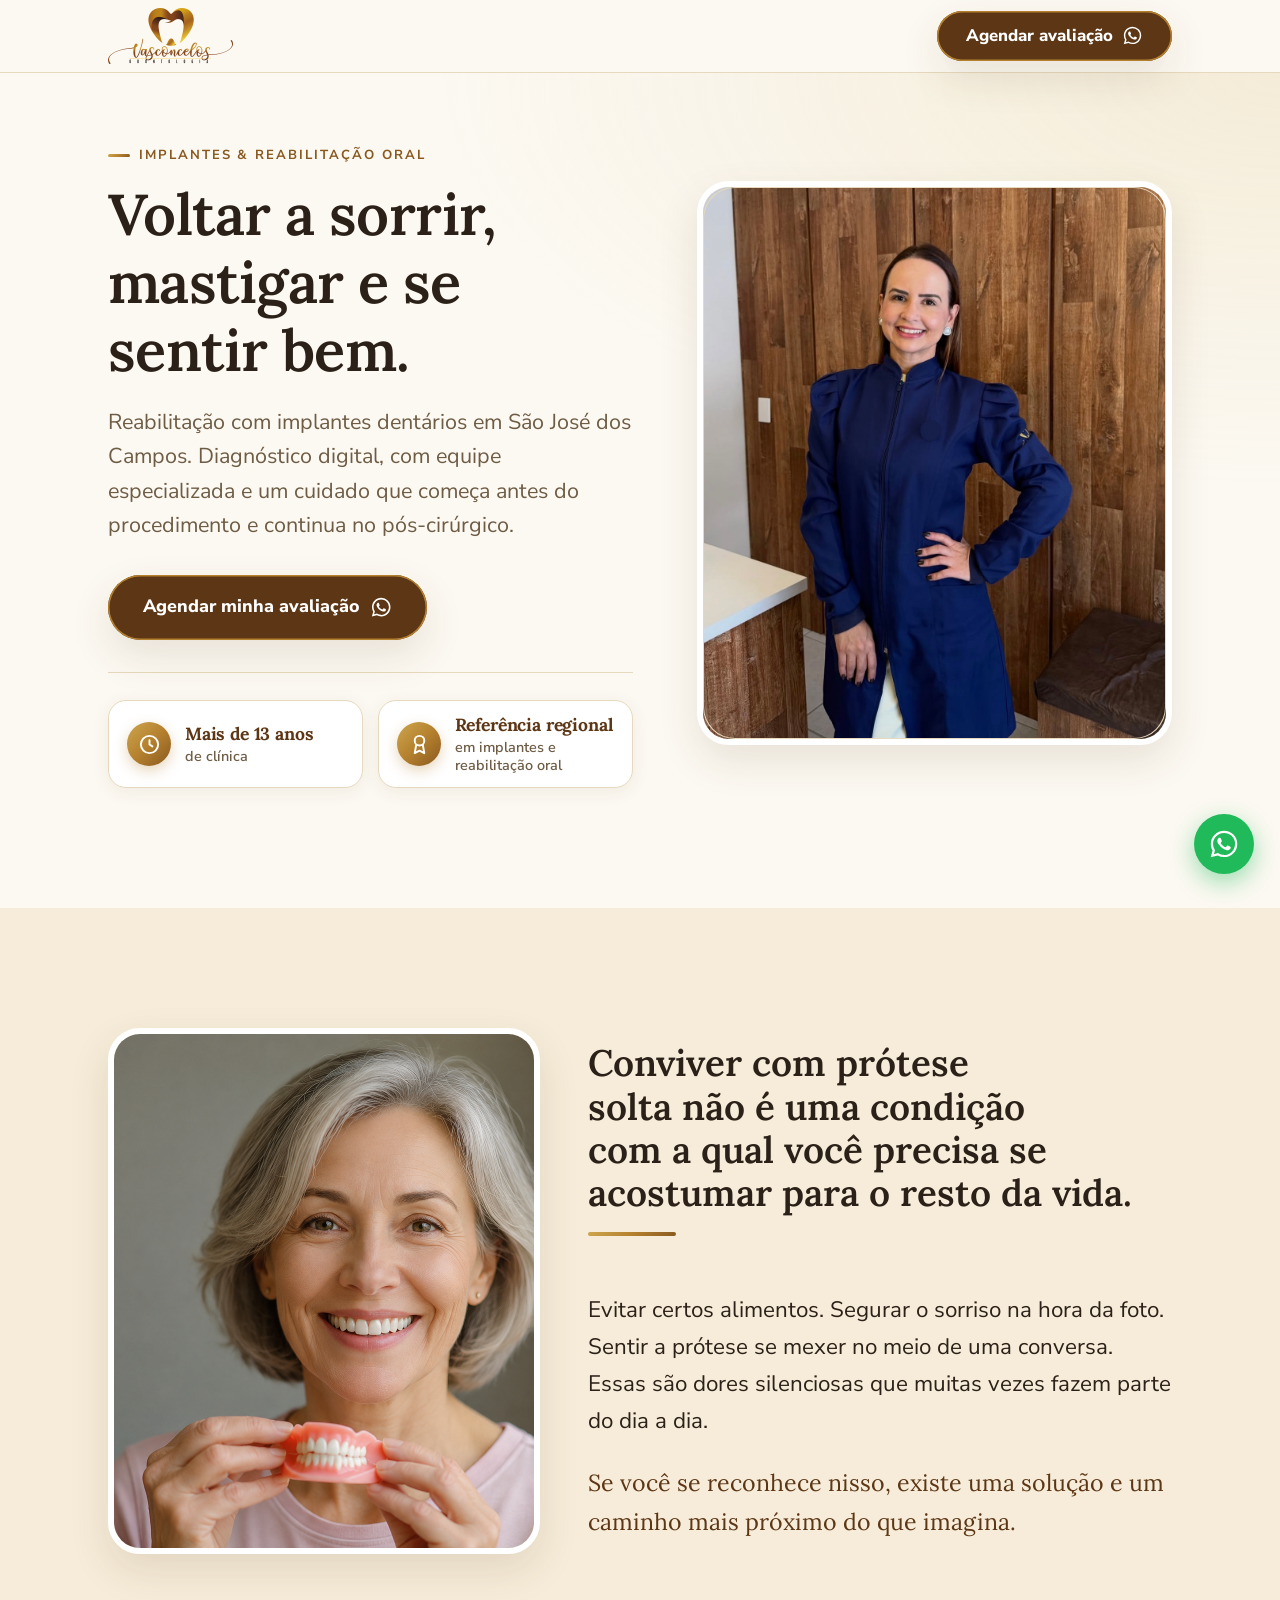
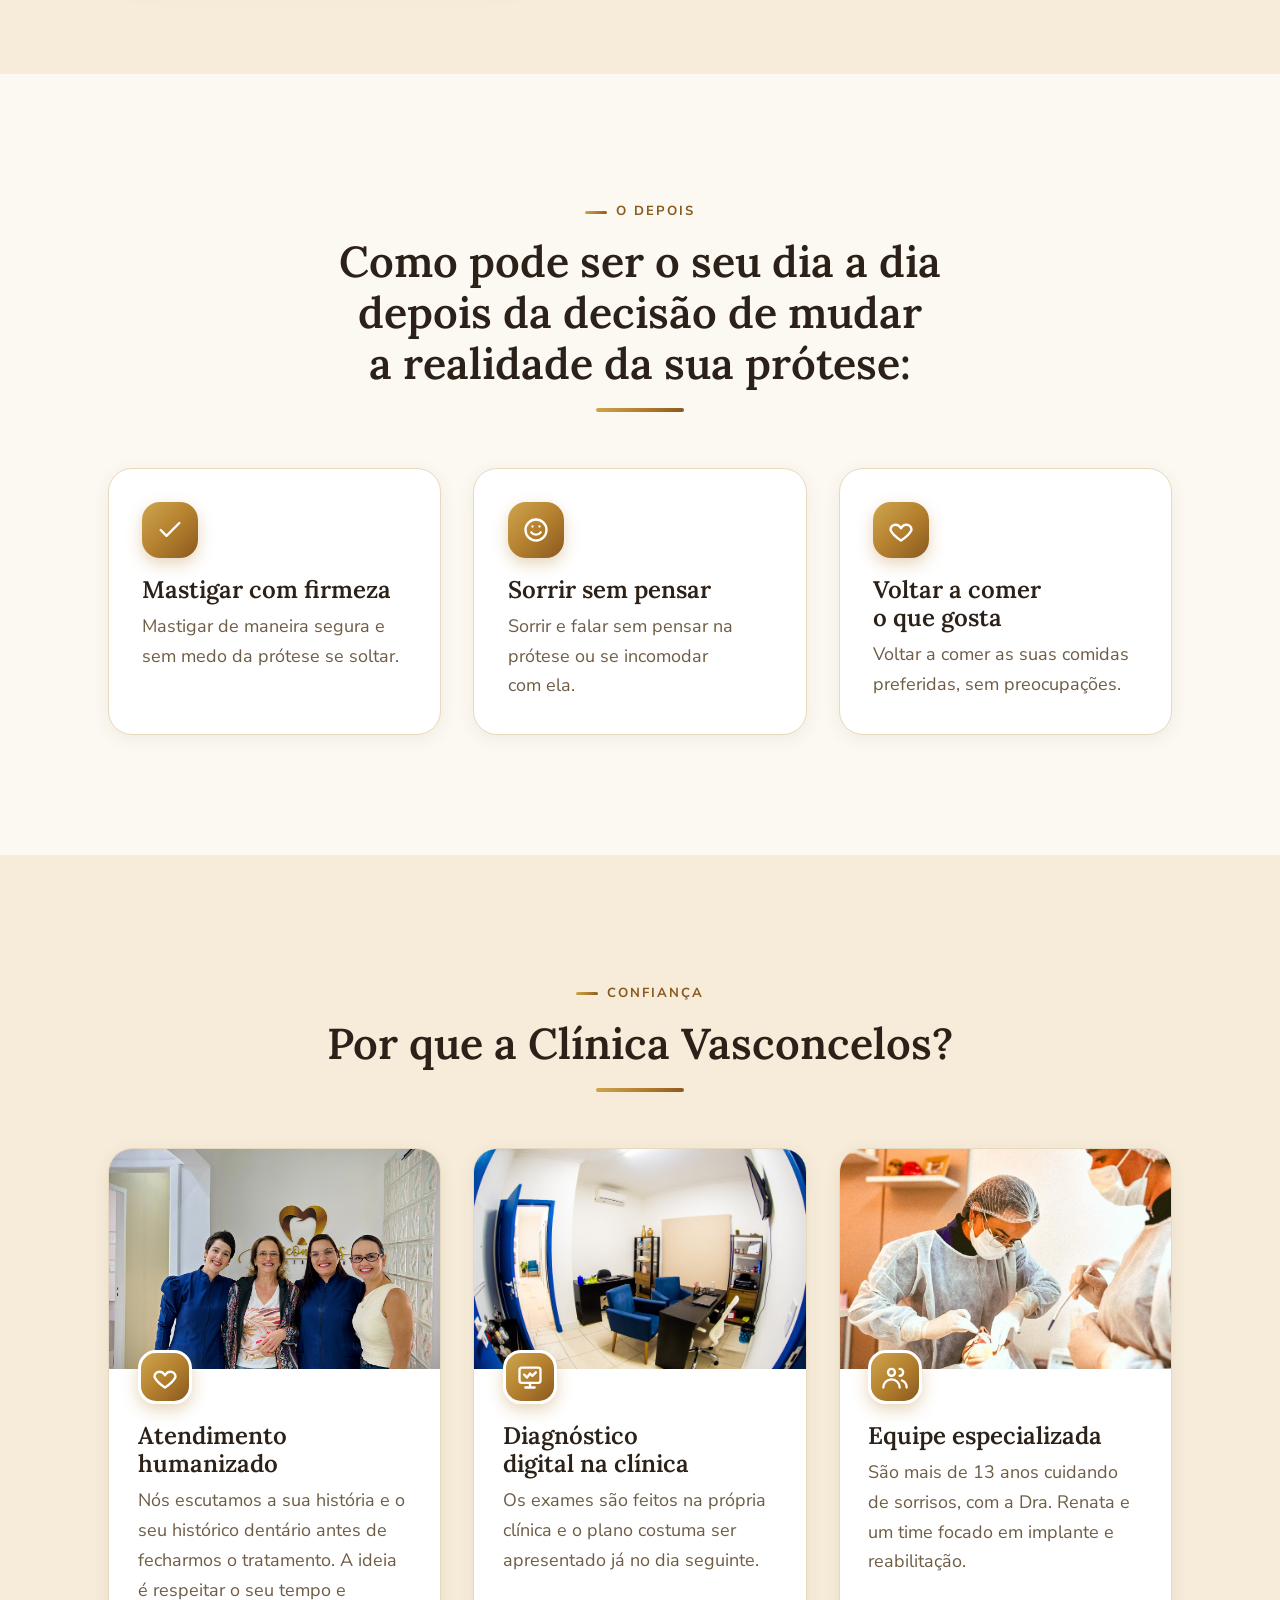
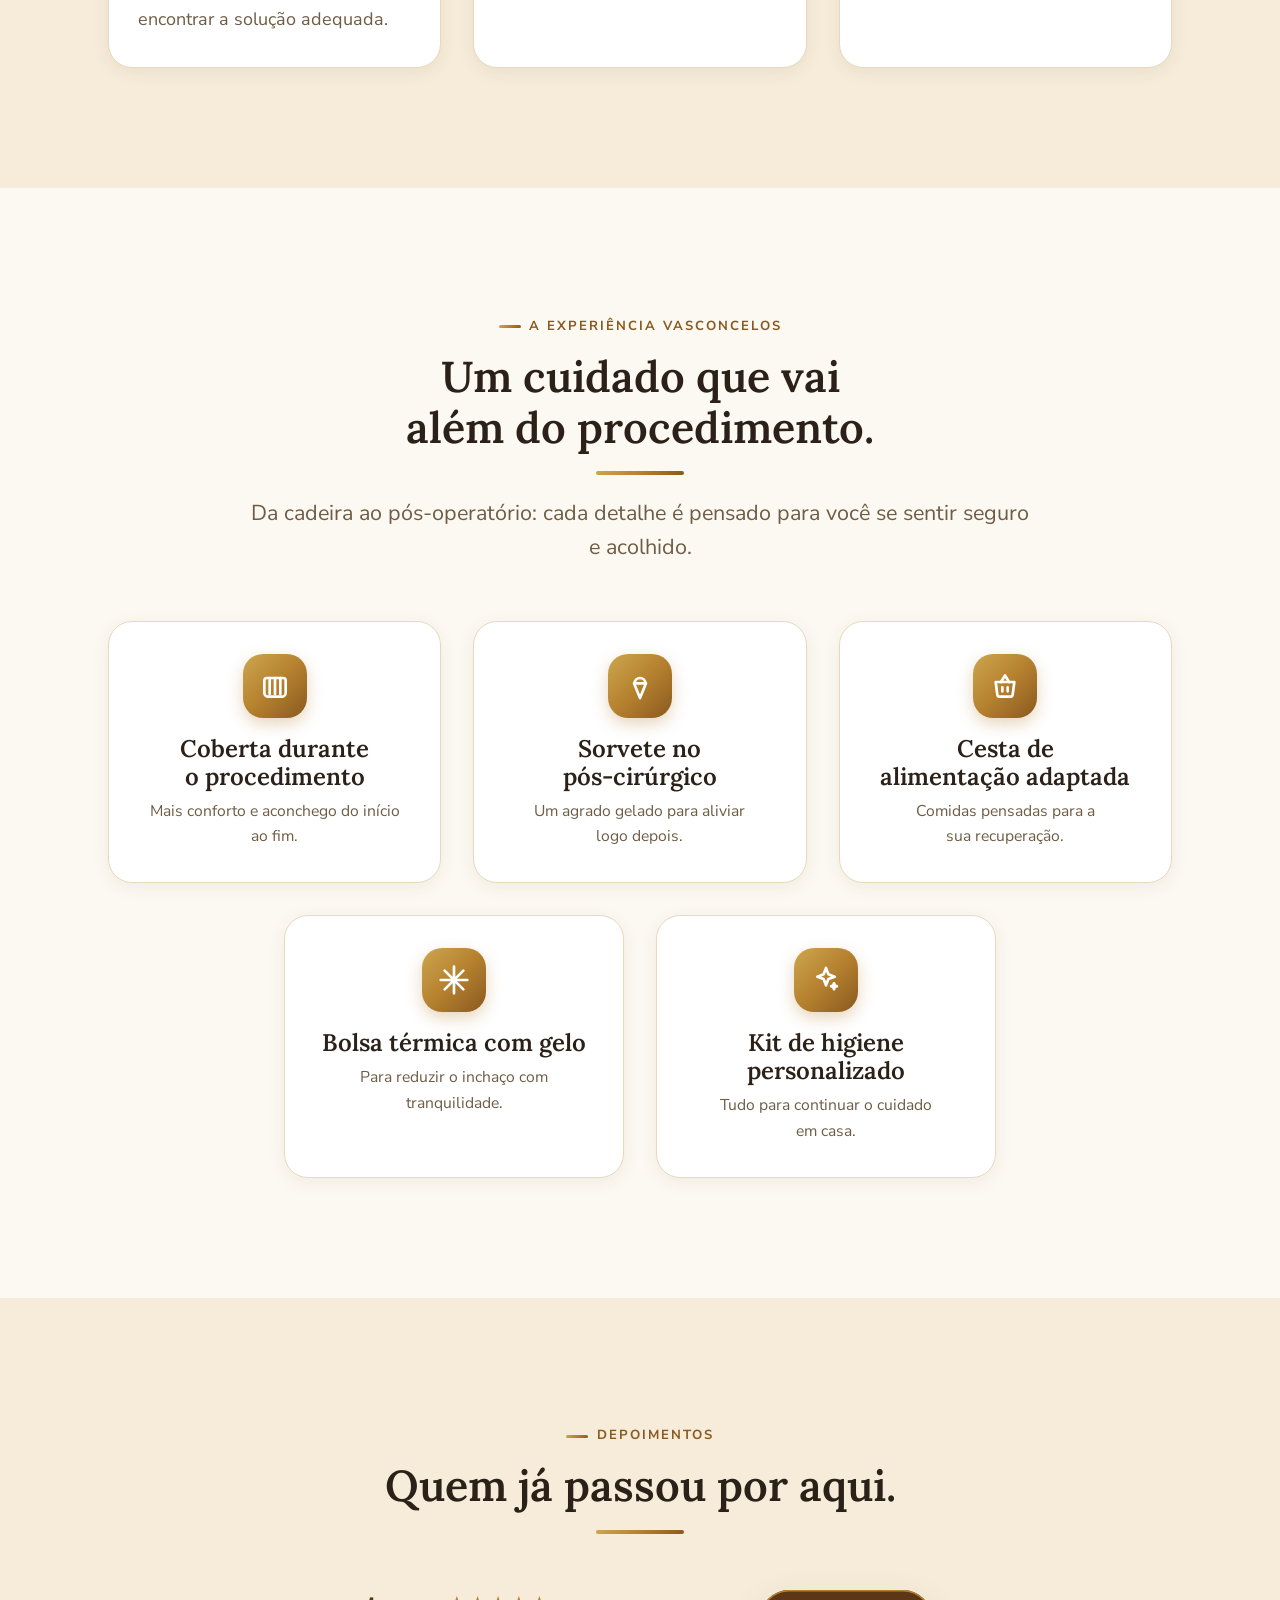
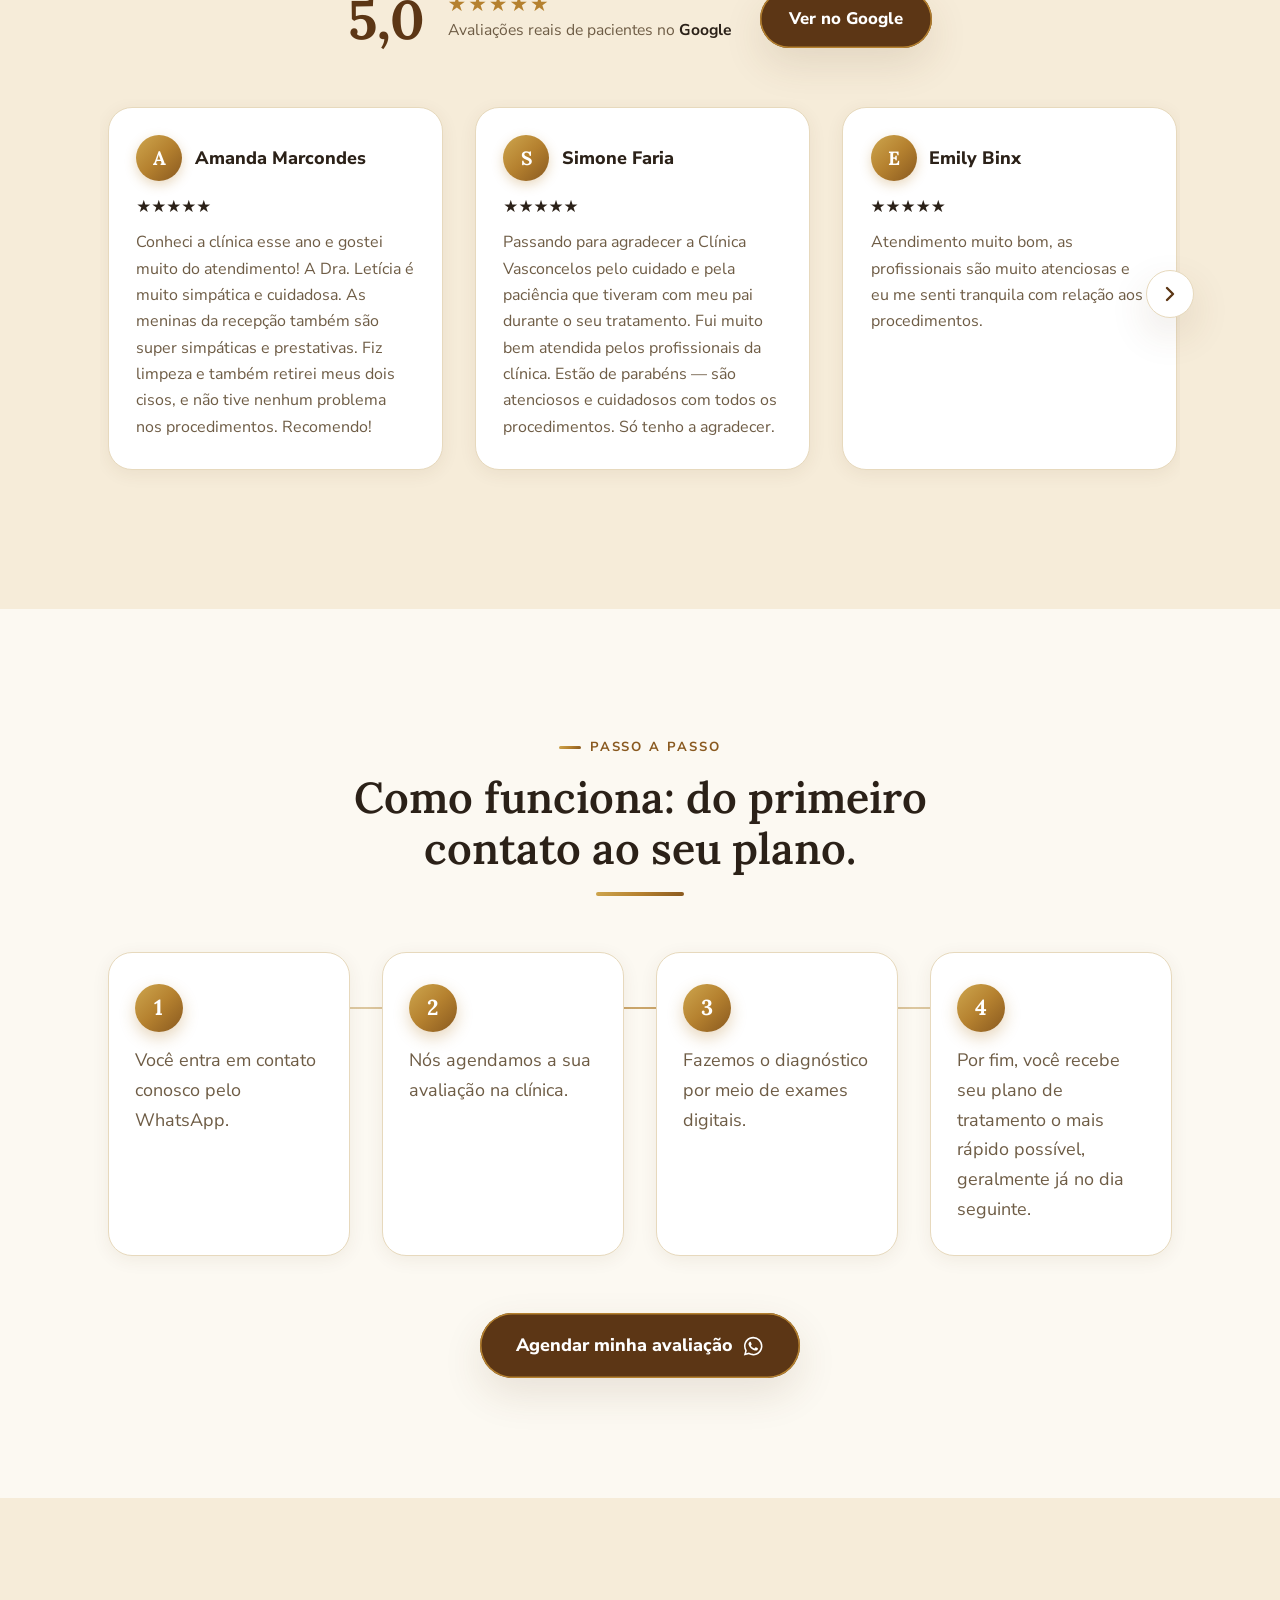
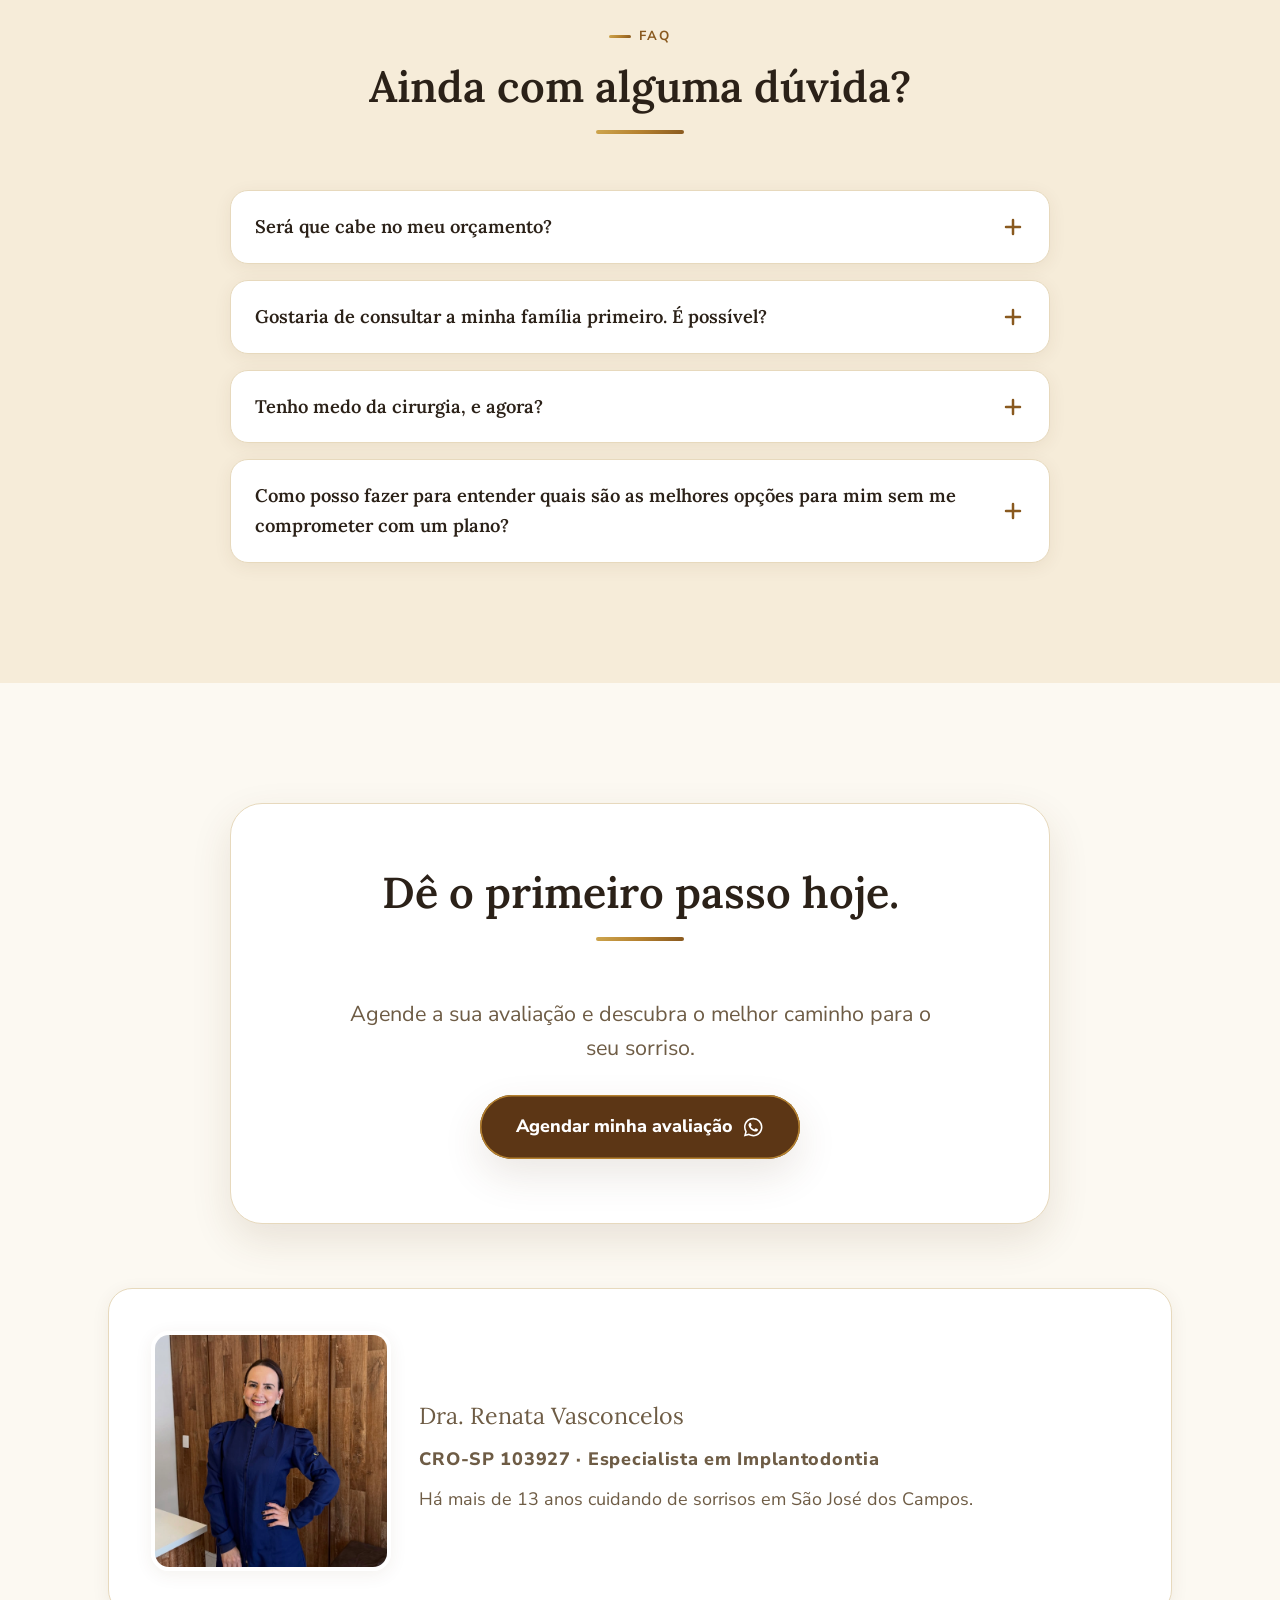
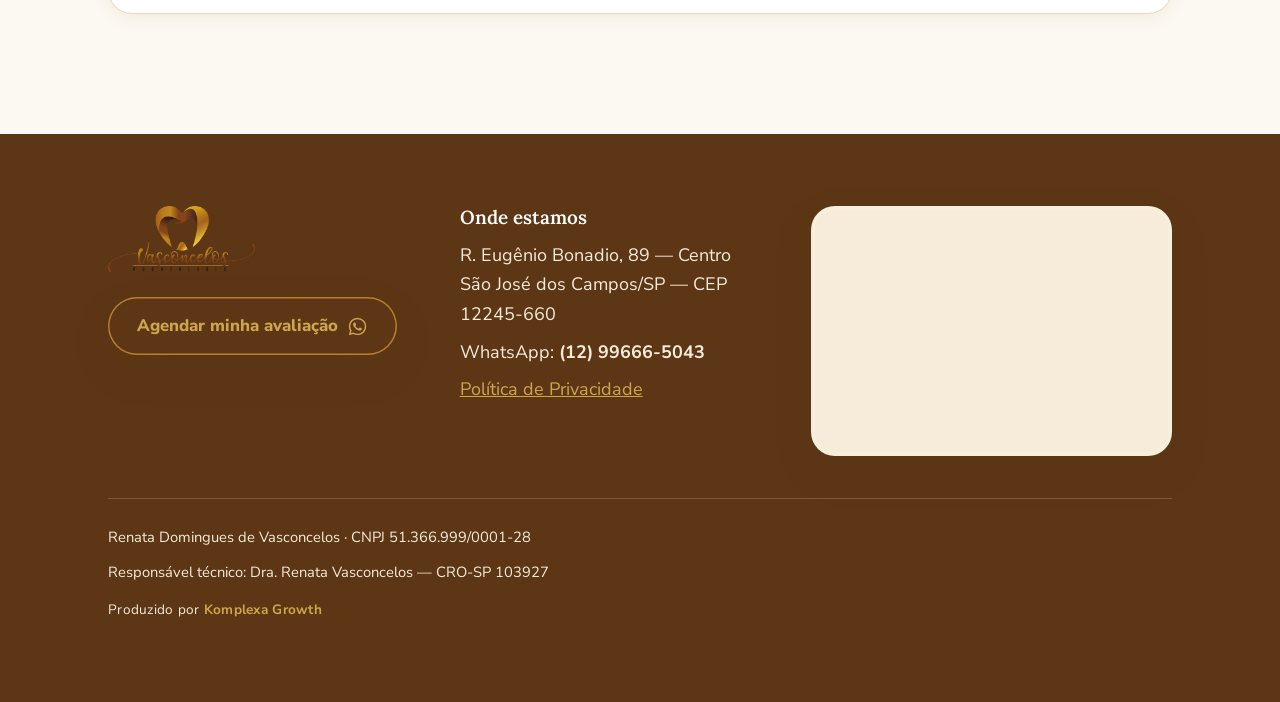
==== commit f5b2f057: "Ajusta pontuacao do titulo "Como funciona" Co-Authored-By: Claude Opus 4.8 (1M context) <noreply@ant" ====
--- a/index.html
+++ b/index.html
@@ -330,7 +330,7 @@
       <div class="container">
         <div class="section__head reveal">
           <p class="eyebrow">Passo a passo</p>
-          <h2>Como funciona, do primeiro contato ao seu plano.</h2>
+          <h2>Como funciona: do primeiro contato ao seu plano.</h2>
           <hr class="divider">
         </div>
         <ol class="steps">
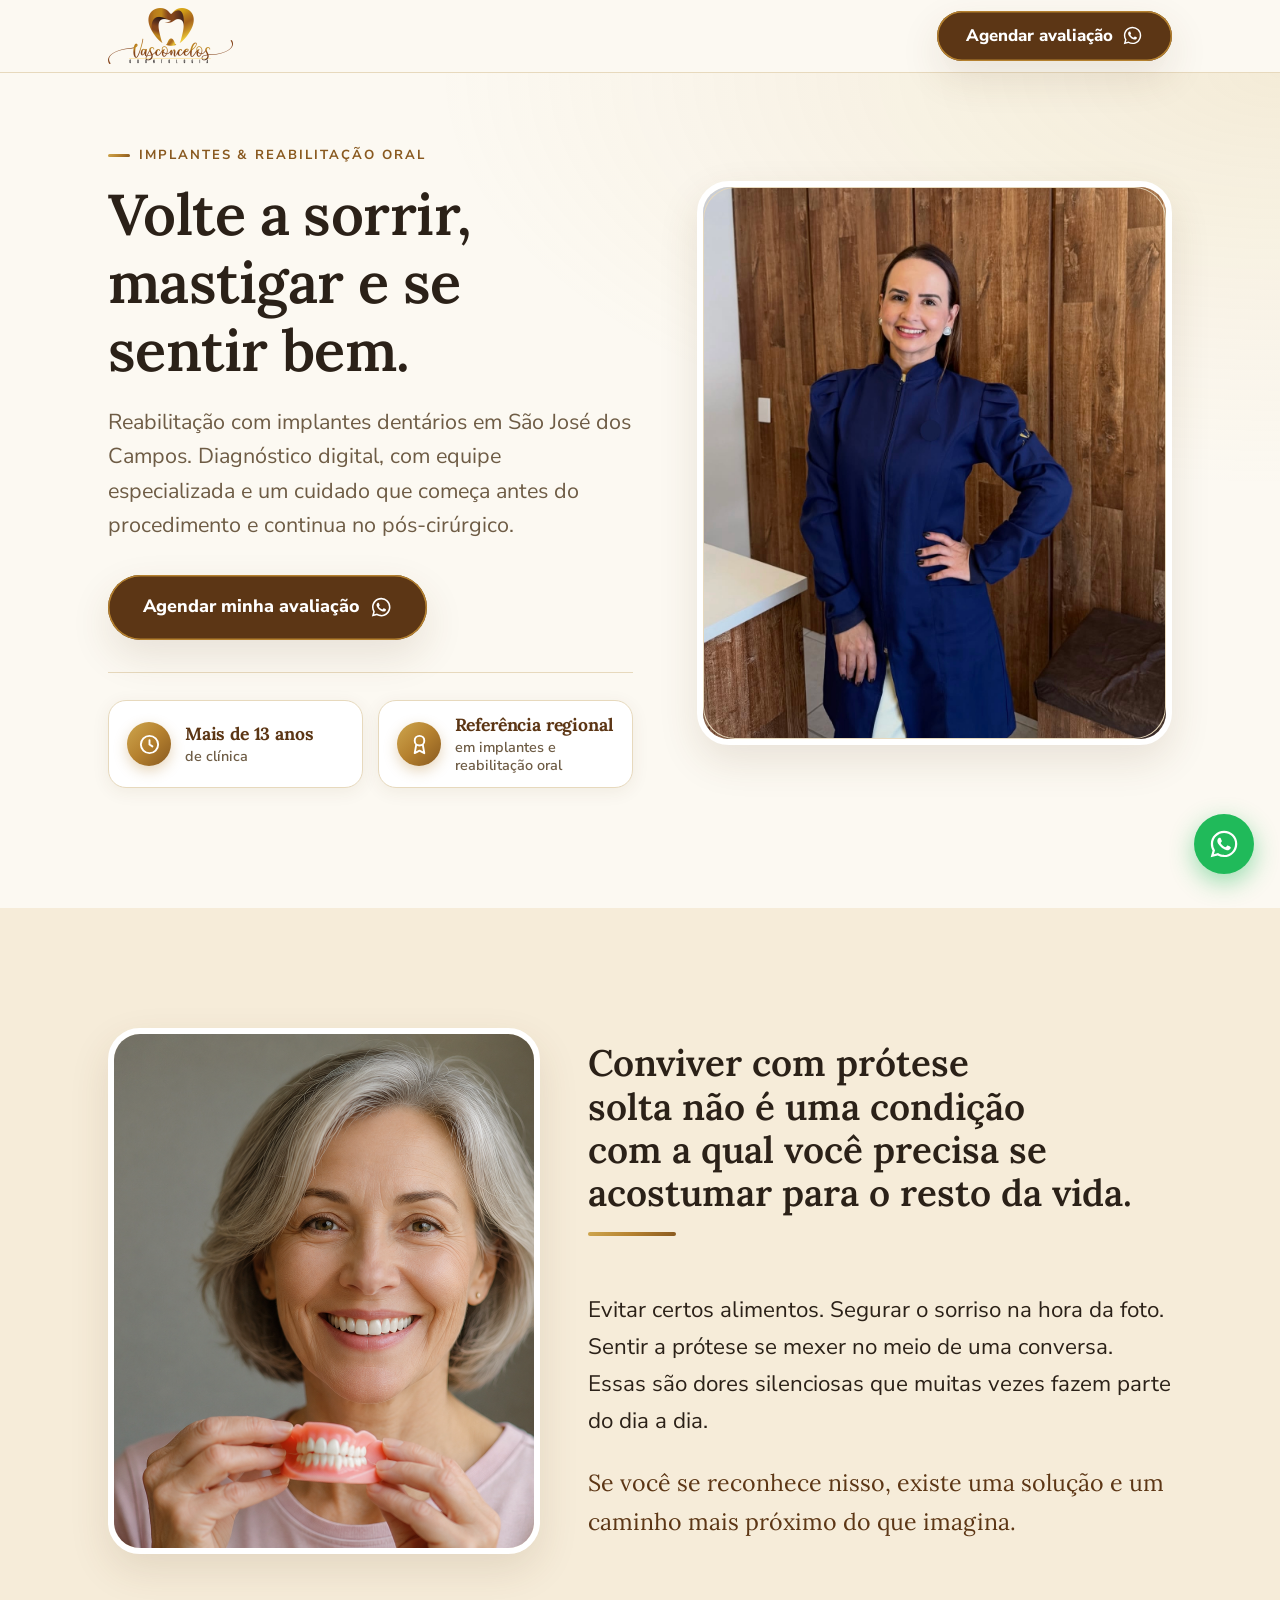
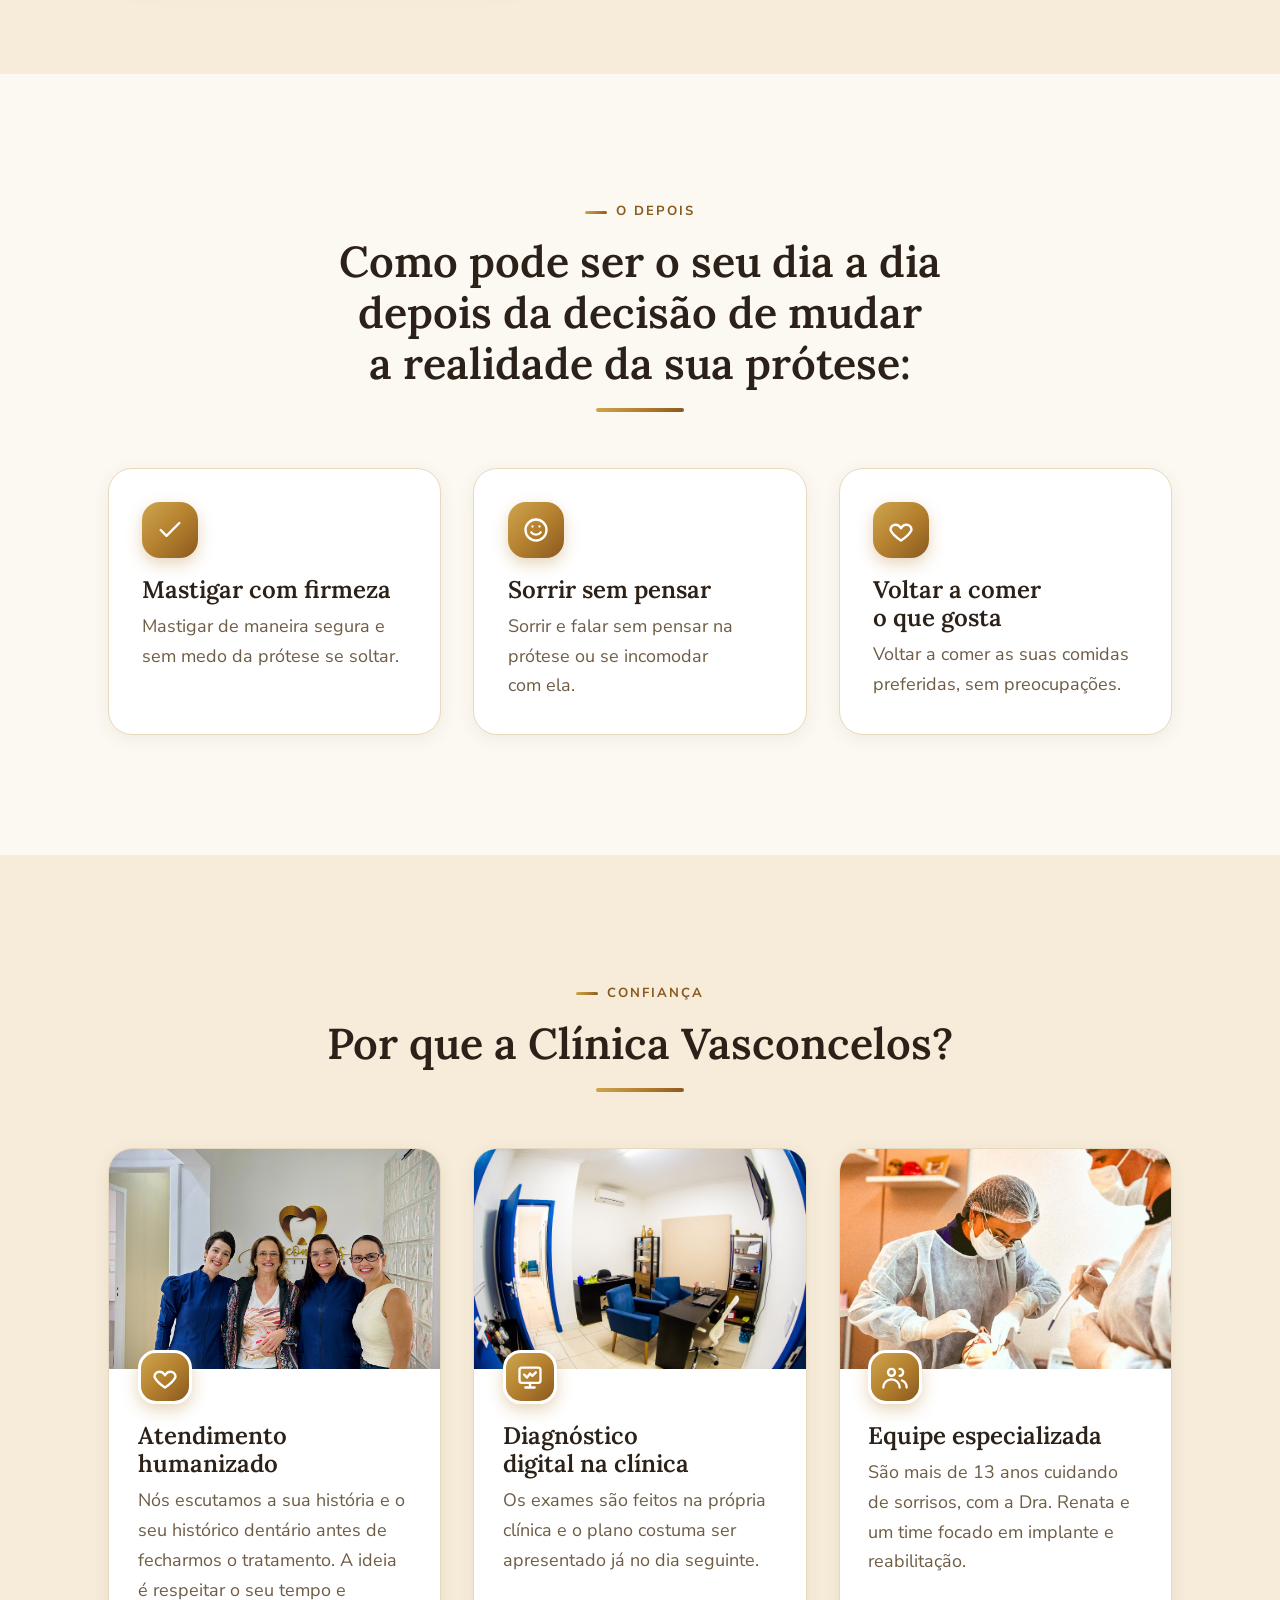
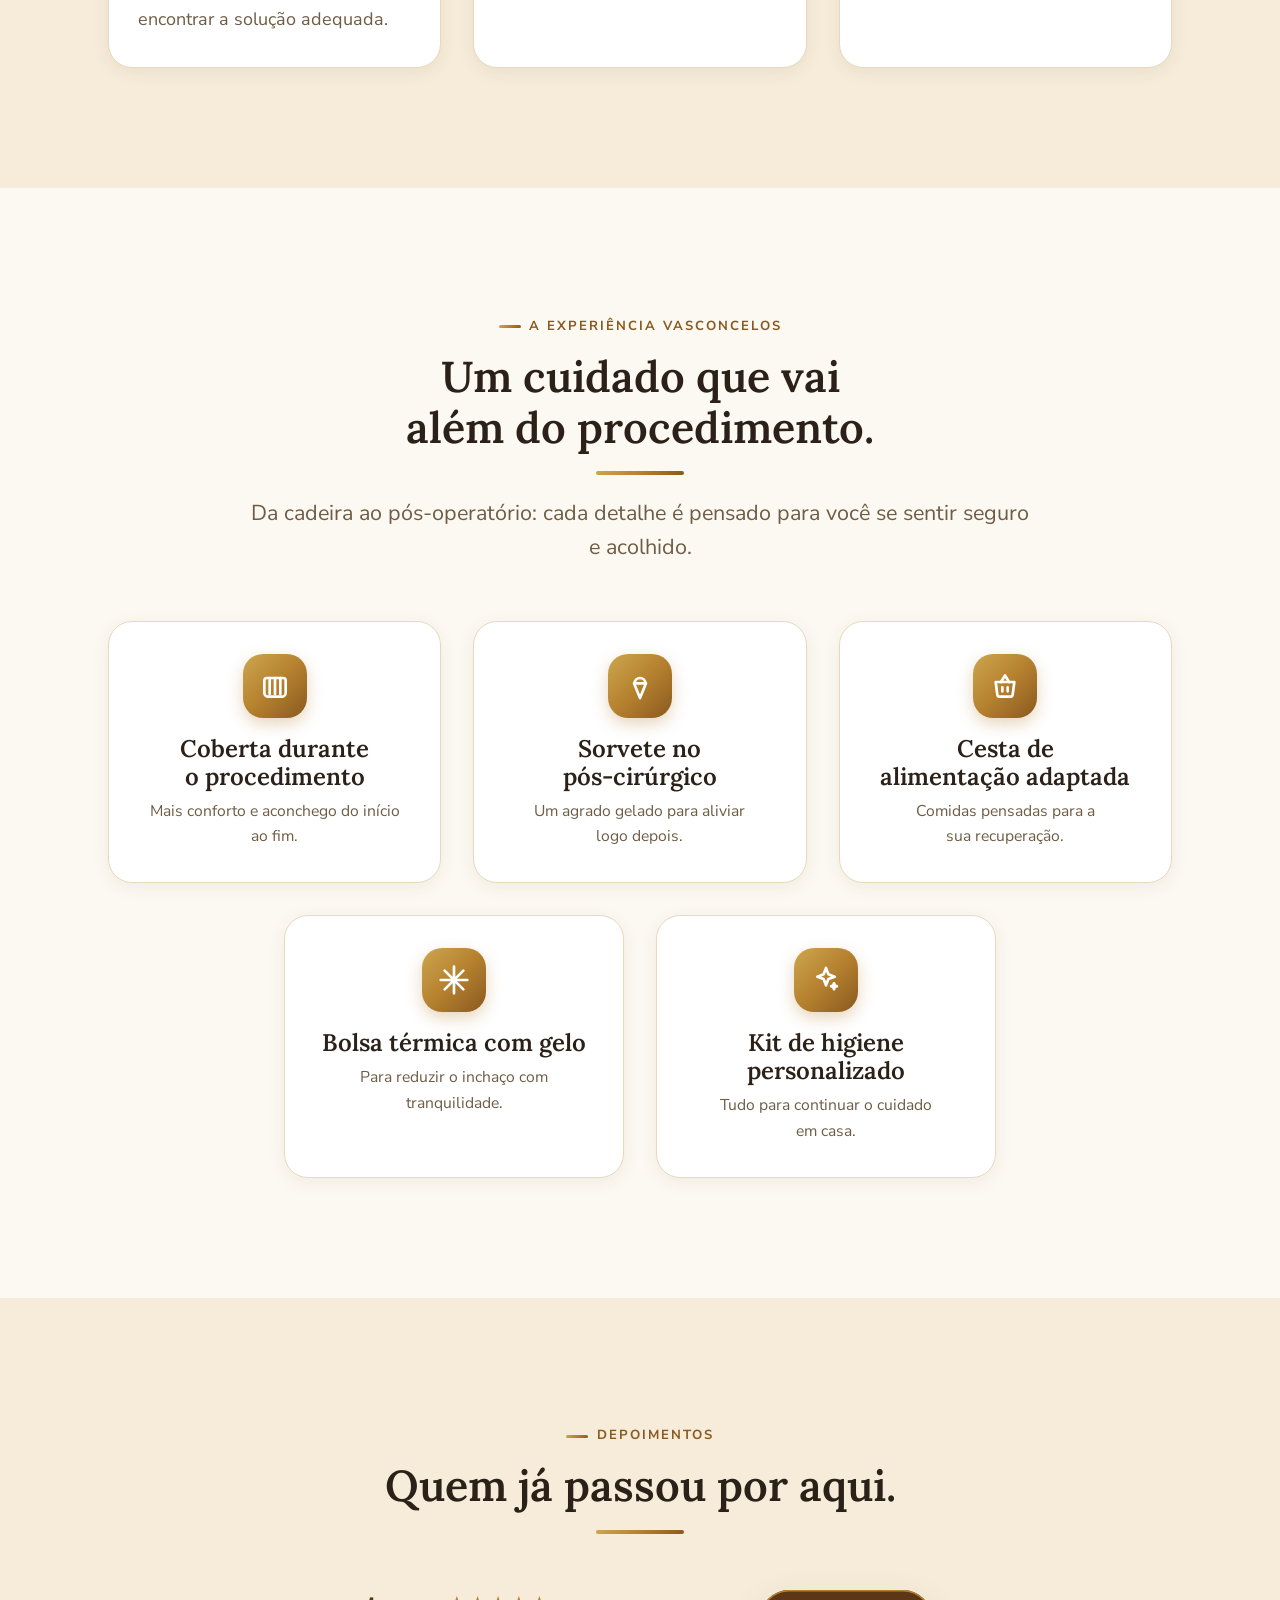
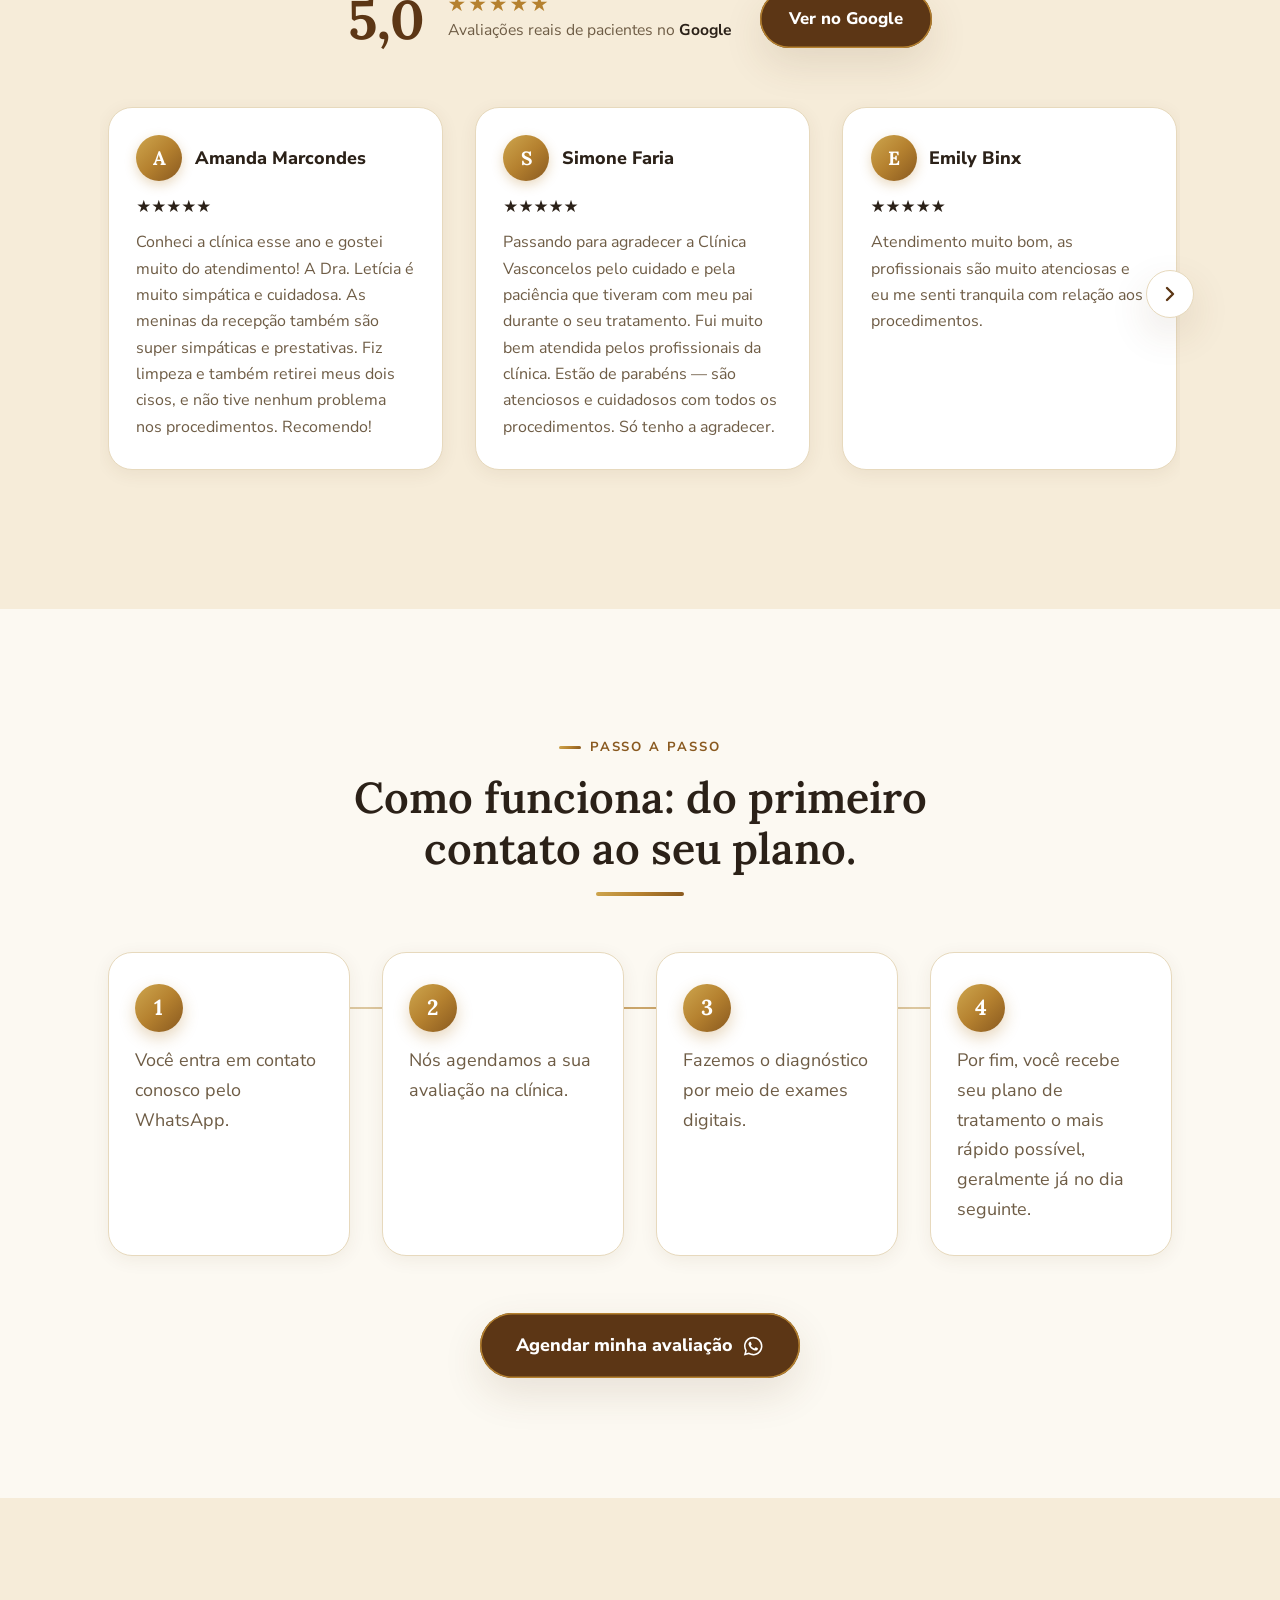
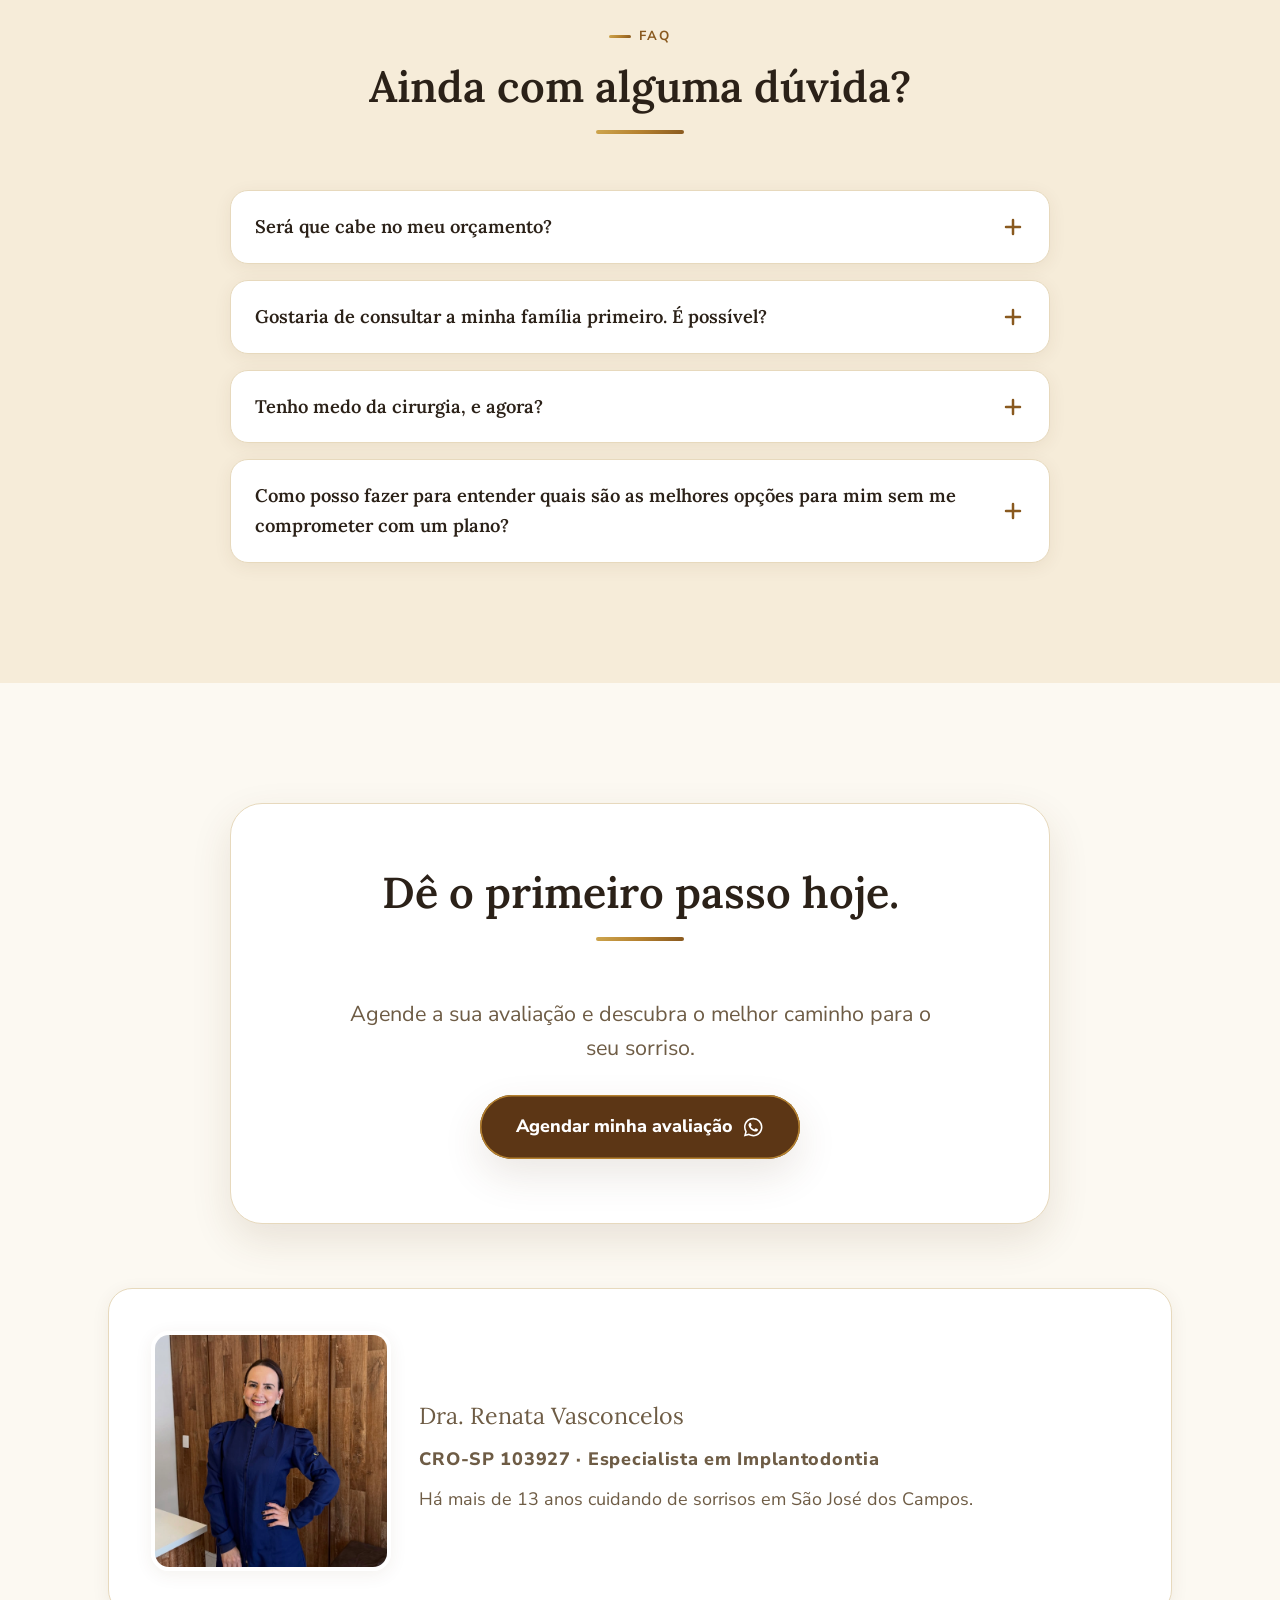
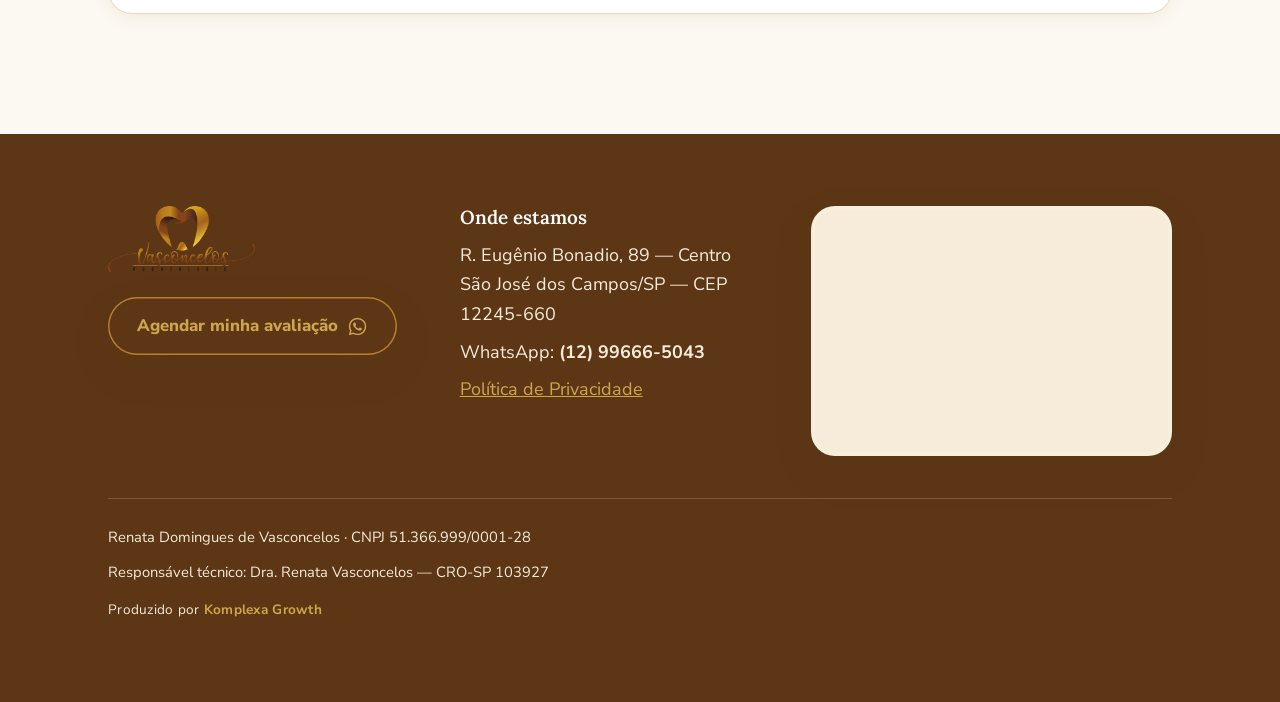
==== commit e99eac55: "Ajusta headline da hero para "Volte a sorrir..." Co-Authored-By: Claude Opus 4.8 (1M context) <norep" ====
--- a/index.html
+++ b/index.html
@@ -86,7 +86,7 @@
       <div class="container hero__grid">
         <div class="hero__copy reveal">
           <p class="eyebrow">Implantes &amp; Reabilitação Oral</p>
-          <h1 class="hero__title">Voltar a sorrir, mastigar e se sentir bem.</h1>
+          <h1 class="hero__title">Volte a sorrir, mastigar e se sentir bem.</h1>
           <p class="lead hero__sub">Reabilitação com implantes dentários em São José dos Campos. Diagnóstico digital, com equipe especializada e um cuidado que começa antes do procedimento e continua no pós-cirúrgico.</p>
           <a class="btn btn--primary btn--lg" data-cta="hero"
              href="https://form.komplexagrowth.com/f/vasconcelos-odontologia-implantes" target="_blank" rel="noopener">
